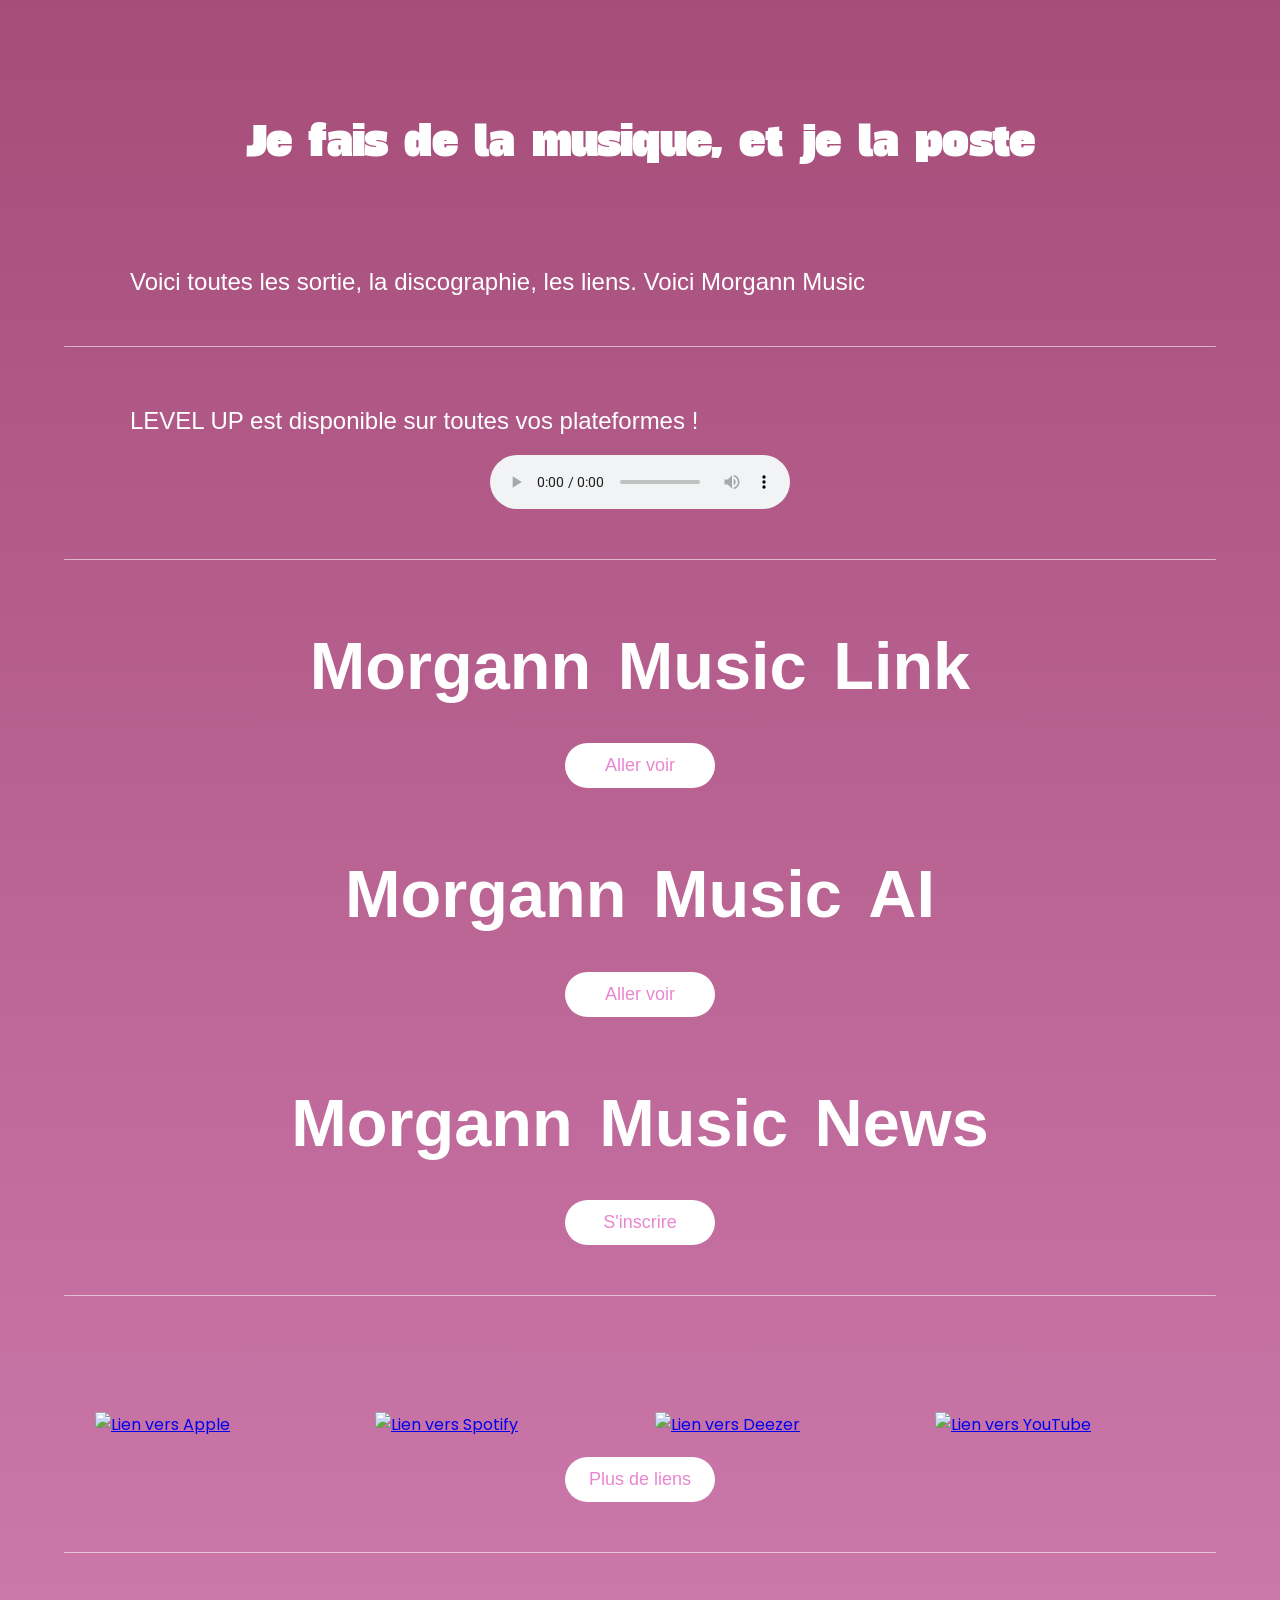
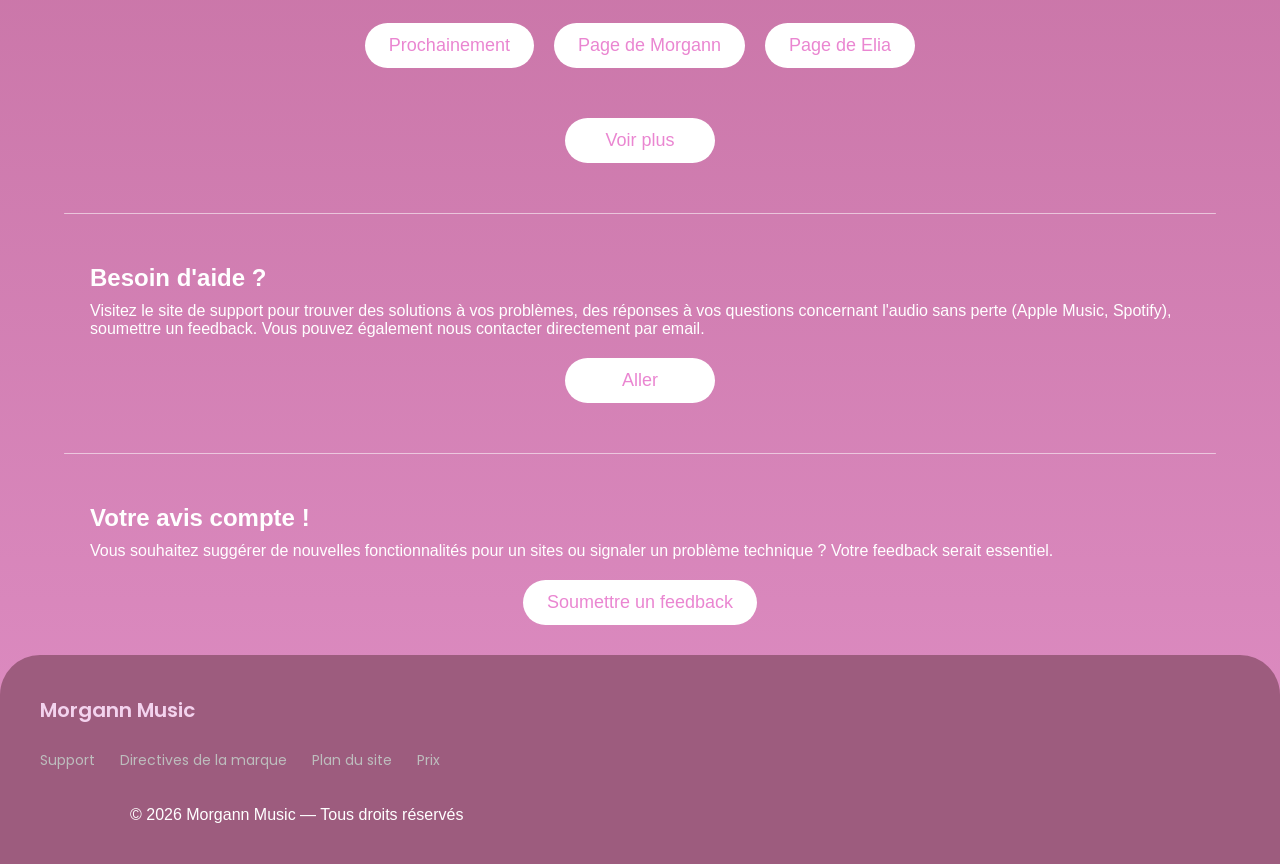
==== index.html @ f5278057 "Initial commit : configuration de la structure et correctifs CSS/JS" ====
<!DOCTYPE html>
<html lang="fr">

<head>
    <title>Morgann Music Link</title>
    <meta charset="UTF-8">
    <meta name="viewport" content="width=device-width, initial-scale=1.0, maximum-scale=1.0, user-scalable=no, viewport-fit=cover">
    <meta property="og:image" content="/ac.png">
    <meta property="og:description" content="Tous les liens réunis. Découvrez Morgann Music de toutes les façons possibles.">
    <meta name="theme-color" content="#a64d79">
    <link rel="preconnect" href="https://fonts.gstatic.com" crossorigin>
    <link href="https://fonts.googleapis.com/css2?family=Roboto:wght@300;400;500;700&display=swap" rel="stylesheet">
    <link rel="stylesheet" href="https://cdnjs.cloudflare.com/ajax/libs/font-awesome/6.0.0-beta3/css/all.min.css" integrity="sha512-Fo3rlrZj/k7ujTnHg4CGR2D7kSs0V4LLanw2qksYuMGFYw5U/yKzI5ZqD5v/e10z1x6+3Rz4m0S9K0P8v6C5w==" crossorigin="anonymous" referrerpolicy="no-referrer"/>
    <link rel="apple-touch-icon" sizes="180x180" href="/apple-touch-icons.png">
    <link rel="icon" type="image/png" sizes="16x16" href="/favicon-16x16 .png">
    <link rel="icon" type="image/ico" sizes="48x48" href="/favicon .ico">
    <link rel="icon" type="image/png" sizes="32x32" href="/favicon-32x32.png">
    <link rel="icon" type="image/png" sizes="192x192" href="/android-chrome-192x192s.png">
    <link rel="icon" type="image/png" sizes="512x512" href="/android-chrome-512x512s.png">
    <link rel="icon" href="apple-touch-iconc.png">
    <link rel="icon" href="favicon-16x16s.png" type="image/png" media="(prefers-color-scheme: dark)">
    <link rel="icon" href="favicon-32x32s.png" type="image/png" media="(prefers-color-scheme: dark)">
    <link rel="icon" href="favicons.ico" type="image/ico" media="(prefers-color-scheme: dark)">
    <link rel="icon" href="favicon-16x16c.png" type="image/png" media="(prefers-color-scheme: light)">
    <link rel="icon" href="favicon-32x32c.png" type="image/png" media="(prefers-color-scheme: light)">
    <link rel="stylesheet" href="navbar.css">
    <link rel="stylesheet" href="index.css">    
    <link href="https://fonts.googleapis.com/css2?family=Gasoek+One&family=Poppins:wght@400;500;600&display=swap" rel="stylesheet">
    <link rel="icon" href="faviconc.ico" type="image/ico" media="(prefers-color-scheme: light)">
    <script src="https://cdn.jsdelivr.net/npm/gsap@3.13.0/dist/gsap.min.js"></script>
    <script src="https://cdn.jsdelivr.net/npm/gsap@3.13.0/dist/ScrollTrigger.min.js"></script>
    <script src="https://cdn.jsdelivr.net/npm/gsap@3.13.0/dist/SplitText.min.js"></script>
</head>

<body>
    <div id="navbar-container"></div>
    <script src="navbar.js"></script> 



    <div class="text-hover">
        <span class="word">
      <span class="letter">J</span><span class="letter">e</span>
        </span>
        <span class="word">
      <span class="letter">f</span><span class="letter">a</span><span class="letter">i</span><span class="letter">s</span>
        </span>
        <span class="word">
      <span class="letter">d</span><span class="letter">e</span>
        </span>
        <span class="word">
      <span class="letter">l</span><span class="letter">a</span>
        </span>
        <span class="word">
      <span class="letter">m</span><span class="letter">u</span><span class="letter">s</span><span class="letter">i</span><span class="letter">q</span><span class="letter">u</span><span class="letter">e</span><span class="letter">,</span>
        </span>
        <span class="word">
      <span class="letter">e</span><span class="letter">t</span>
        </span>
        <span class="word">
      <span class="letter">j</span><span class="letter">e</span>
        </span>
        <span class="word">
      <span class="letter">l</span><span class="letter">a</span>
        </span>
        <span class="word">
      <span class="letter">p</span><span class="letter">o</span><span class="letter">s</span><span class="letter">t</span><span class="letter">e</span>
        </span>
    </div>

    <div class="titre-arrivee">Voici toutes les sortie, la discographie, les liens. Voici Morgann Music</div>

    <div class="simple-separator"></div>

<div class="titre-arrivee">LEVEL UP est disponible sur toutes vos plateformes !</div>

<div class="lecteur">
<audio controls>
  <source src="Level-Up.m4a" type="audio/m4a">
  
</audio>
</div>    

    <div class="simple-separator"></div>

    <div id="morgann-text" class="hero-text2">
        <span class="word">Morgann</span>
        <span class="word">Music</span>
        <span class="word">Link</span>

    </div>

        <div class="row">
        <a href="https://link.morgannmusic.uk/">
            <button class="btn">Aller voir</button>

        </a>

           
    </div>


        <div id="morgann-text" class="hero-text2">
        <span class="word">Morgann</span>
        <span class="word">Music</span>
        <span class="word">AI</span>

    </div>

        <div class="row">
        <a href="https://ai.morgannmusic.uk/">
            <button class="btn">Aller voir</button>
        </a>
    </div>


        <div id="morgann-text" class="hero-text2">
        <span class="word">Morgann</span>
        <span class="word">Music</span>
        <span class="word">News</span>

    </div>

        <div class="row">
        <a href="https://news.morgannmusic.uk/">
            <button class="btn">S'inscrire</button>

        </a>

           
    </div>

    <div class="simple-separator"></div>





    <div class="titre-page">
        <h1>Mes plateformes & réseaux 🔗</h1>

    </div>

    <div id="image-container">
        <a href="https://music.apple.com/fr/artist/morgann-music/1820890727" target="_blank">
            <img src="apple.webp" alt="Lien vers Apple">
        </a>
        <a href="https://open.spotify.com/intl-fr/artist/0WJlJdaavSKPNoCSSHb8OC?si=iWMUCcMzTGiiWx-EI9pkpw" target="_blank">
            <img src="spotify.webp" alt="Lien vers Spotify">
        </a>
        <a href="https://www.deezer.com/fr/artist/330395931" target="_blank">
            <img src="deezer.webp" alt="Lien vers Deezer">
        </a>
        <a href="https://music.youtube.com/channel/UCsnyx7G0XZhbhFAND2HXLpg" target="_blank">
            <img src="yt.webp" alt="Lien vers YouTube">
        </a>
    </div>


    </div>

        <div class="row">
        <a href="https://link.morgannmusic.uk/">
            <button class="btn">Plus de liens</button>

        </a>

           
    </div>



<div class="simple-separator"></div>

    <div class="row">
        <a href="prochainement.html">
            <button class="btn">Prochainement</button>
        </a>

        <a href="/pages/morgann.html">
            <button class="btn">Page de Morgann</button>

        </a>

        <a href="/pages/elia.html">
            <button class="btn">Page de Elia</button>
        </a>

           
    </div>

    <div class="row">
        <a href="/pages/index.html">
            <button class="btn">Voir plus</button>
        </a>
    </div>

    <div class="simple-separator"></div>

    <h6>Besoin d'aide ?</h6>

    <p>Visitez le site de support pour trouver des solutions à vos problèmes, des réponses à vos questions concernant l'audio sans perte (Apple Music, Spotify), soumettre un feedback. Vous pouvez également nous contacter directement par email.</p>

    <div class="row">
        <a href="https://support.morgannmusic.uk/">
            <button class="btn">Aller</button>
        </a>
    </div>

    <div class="simple-separator"></div>

    <h6>Votre avis compte !</h6>

    <p>Vous souhaitez suggérer de nouvelles fonctionnalités pour un sites ou signaler un problème technique ? Votre feedback serait essentiel.</p>

        <div class="row">
            <a href="https://feedback.morgannmusic.uk/">
                <button class="btn">Soumettre un feedback</button>
            </a>

        </div>

        <footer class="footer">
    <div class="footer-container">

        <div class="footer-left">
            <span class="footer-logo">Morgann Music</span>
        </div>

        <div class="footer-links">
            <a href="https://support.morgannmusic.uk">Support</a>
            <a href="brand.html">Directives de la marque</a>
            <a href="sitemap.html">Plan du site</a>
            <a href="pricing.html">Prix</a>
        </div>

        <div class="footer-bottom">
            <p>© 2026 Morgann Music — Tous droits réservés</p>
        </div>

    </div>
</footer>



    <script src="index.js"></script>
    <script src="gsap.js"></script>
</body>
</html>
---- navbar.css ----
.navbar {
            position: fixed;
            top: 0;
            left: 0;
            width: 100%;
            background: transparent;
            -webkit-backdrop-filter: blur(10px);
            backdrop-filter: blur(10px);
            transition: 0.5s all;
            z-index: 1000;
            cursor: pointer;
        }
        
        .navbar:hover {
            background: rgba(255, 255, 255, 0.25);
            box-shadow: 0 0 10px rgba(0, 0, 0, 0.567);
            border-top-left-radius: 0;
            /* Coin supérieur gauche */
        }
        
        .navbar.scrolled {
            background: var(--nbscr);
            backdrop-filter: blur(10px);
            box-shadow: 0 0 50px rgba(0, 0, 0, 0.567);
            border-top-left-radius: 0;
            /* Coin supérieur gauche */
            border-top-right-radius: 0;
            /* Coin supérieur droit */
            border-bottom-left-radius: 30px;
            /* Coin inférieur gauche arrondi */
            border-bottom-right-radius: 30px;
        }
        
        .navbar.scrolled:hover {
            background: rgba(255, 255, 255, 0.15);
            box-shadow: 0 0 20px rgba(0, 0, 0, 0.567);
            border-top-left-radius: 0;
            /* Coin supérieur gauche */
            border-top-right-radius: 0;
            /* Coin supérieur droit */
            border-bottom-left-radius: 15px;
            /* Coin inférieur gauche arrondi */
            border-bottom-right-radius: 15px;
        }
        
        .navbar nav {
            display: flex;
            justify-content: space-between;
            align-items: center;
            padding: 10px 30px;
        }
        
        .navbar .logo img {
            height: 40px;
            width: auto;
            user-select: none;
        }
        
        .navbar ul {
            list-style: none;
            display: flex;
            gap: 25px;
        }
        
        .navbar ul li a {
            text-decoration: none;
            color: #fff;
            font-family: 'Poppins', sans-serif;
            font-weight: 500;
            transition: 0.3s;
        }
        
        .navbar ul li a:hover {
            opacity: 0.7;
        }
        
        .navbar .menu-toggle {
            display: none;
            font-size: 1.8em;
            background: none;
            border: none;
            color: white;
            cursor: pointer;
        }
        
        @media (max-width: 768px) {
            .navbar .menu-toggle {
                display: block;
                /* FIX: Assure que le bouton est visible sur mobile */
                position: relative;
                z-index: 9999;
                color: var(--text-color3);
                /* Assure que le bouton est au-dessus de tout pour être cliquable */
            }
            .navbar ul {
                /* Menu mobile réduit sur le côté */
                position: absolute;
                top: 65px;
                right: 0;
                width: 200px;
                /* Largeur réduite pour le menu latéral */
                background: rgba(255, 45, 255, 0.304);
                color: #992a99;
                /* J'ai gardé votre couleur ajustée */
                flex-direction: column;
                align-items: flex-start;
                -webkit-backdrop-filter: blur(10px);
                padding: 15px;
                /* STRATÉGIE pour la visibilité et éviter le blocage des clics */
                display: flex;
                visibility: hidden;
                /* Cache le menu */
                pointer-events: none;
                /* TRÈS IMPORTANT: Empêche le menu masqué de bloquer le clic sur le bouton */
                border-radius: 0 0 0 25px;
                /* J'ai gardé votre rayon de bordure ajusté */
                transition: transform 0.3s ease-out, visibility 0.3s;
                transform: translateX(100%);
                /* Masque le menu à droite (hors de vue) */
            }
            .navbar ul.active {
                visibility: visible;
                /* Révèle le menu */
                pointer-events: all;
                /* Permet d'interagir avec le menu */
                transform: translateX(0);
                /* Révèle le menu */
            }
            .navbar ul li {
                width: 100%;
                margin: 10px 0;
            }
            .navbar ul li a:hover {
                text-decoration: underline;
            }
        }
---- index.css ----
:root {
           --body-bg-start: #a64d79;
            --body-bg-end: rgb(223, 142, 196);
            --text-color-1: #9b2029;
            --text-color-105: #992a99;
            --text-color-108: #da12da;
            --text-color-102: #c32d6b;
            --text-color-11: #c307c3;
            --text-color: #9827e8;
            --text-color2: #eecce7;
            --nbscr: rgba(255, 255, 255, 0.5);
            --text-color3: #992a99;
            --texte-color-btn: rgb(235, 135, 208, 0.8);
            --btn-info: rgba(234, 183, 220, 0.985);
            --mms-txt: #eecce7;
            --titre: #ffffff;
            --ss: #ffffff8d;
            --text-color-primary: #ffffff;
            --light-color-start: #ffffff;
            --light-color-end: #e780aa;
        }
        
        @media (prefers-color-scheme: dark) {
             :root {
                --body-bg-start: #770063;
                --body-bg-end: #08007e;
                --text-color-1: #593b59;
                --text-color-105: #4c197c;
                --text-color-108: #631f63;
                --text-color-102: #270e3a;
                --text-color-11: #5f335f;
                --text-color: #45162c;
                --text-color2: #f7f6f7;
                --nbscr: rgba(255, 255, 255, 0.2);
                --text-color3: #992a99;
                --texte-color-btn: #643054;
                --btn-info: rgba(100, 48, 84, 0.525);
                --mms-txt: #ffffff;
                --titre: #ffffff;
                --ss: #ffffff8d;
                --text-color-primary: #ffffff;
                --light-color-start: #ff00ff;
                --light-color-end: #ffffff;
            }
        }
        
        * {
            margin: 0;
            padding: 0;
            box-sizing: border-box;
        }
        
        body {
            min-height: 200vh;
            background-image: linear-gradient(var(--body-bg-start) 0%, var(--body-bg-end) 100%);
            color: var(--text-color-primary);
            font-family: 'Poppins', sans-serif;
            text-shadow: 1px;
            /* police par défaut du site */
        }
        
        .simple-separator {
 height: 1px;            /* Épaisseur de la barre */
            background-color: var(--ss);
            /* Couleur grise neutre et unie */
            margin: 50px auto;
            /* 50px de marge verticale, 'auto' pour centrer horizontalement */
            width: 90%;
            /* La barre prendra 70% de la largeur de la page */
            max-width: 1200px;
            /* Empêche la barre d'être trop large sur de très grands écrans */
            min-width: 200px;
            /* Empêche la barre d'être trop petite sur de petits écrans */
            border-radius: 2px;
            /* Un léger arrondi aux coins */
            /* J'ai retiré toutes les propriétés liées au texte, dégradé, flexbox, et ombre prononcée. */
        }
        /* ===== NAVBAR ===== */
        
        
        /* ===== TEXTE PRINCIPAL ===== */
        /* Styles de base pour le conteneur du texte */
        /* --- Styles de base pour l'apparence --- */
        
        .text-hover {
            font-family: 'Gasoek One', sans-serif;
            /* texte principal en Gasoek One */
            font-size: 2.5rem;
            font-weight: 400;
            color: #ffffff;
            text-align: center;
            cursor: pointer;
            padding: 40px;
            user-select: none;
            letter-spacing: -0.02em;
            margin-top: 70px;
            /* éviter d’être sous la navbar */
        }
        
        @media (max-width: 600px) {
            .text-hover {
                font-size: 1.9rem;
                padding: 20px 10px;
                letter-spacing: -0.05em;
                text-shadow: 0 0 50px rgba(0, 0, 0, 0.577);
            }
        }
        
        .word {
            display: inline-block;
            margin: 0 4px;
        }
        
        .letter {
            display: inline-block;
            position: relative;
            cursor: pointer;
            transition: all 0.3s cubic-bezier(0.25, 0.1, 0.25, 1);
        }
        
        .letter:hover {
            color: var(--text-color);
        }
        
        .letter.animate {
            animation: appleJump 0.6s cubic-bezier(0.25, 0.46, 0.45, 0.94) forwards;
        }
        
        @keyframes appleJump {
            0% {
                transform: translateY(0) scale(1);
                color: var(--text-color-1);
            }
            30% {
                transform: translateY(-8px) scale(1.05);
                color: var(--text-color-105);
            }
            60% {
                transform: translateY(-12px) scale(1.08);
                color: var(--text-color-108);
            }
            80% {
                transform: translateY(-4px) scale(1.02);
                color: var(--text-color-102);
            }
            100% {
                transform: translateY(0) scale(1);
                color: var(--text-color-11);
            }
        }
        
        .titre-page {
            text-align: center;
            font-family: 'helvetica', sans-serif;
            font-size: 1.2em;
            margin-top: 20px;
            margin-bottom: 20px;
            color: var(--text-color2);
            opacity: 0;
            transform: translateY(20px);
            transition: opacity 0.6s ease-out, transform 0.6s ease-out;
        }

        .titre-page.visible {
            opacity: 1;
            transform: translateY(0);
        }
        
        @media (max-width: 600px) {
            .titre-page {
                font-size: 1em;
                margin-top: 15px;
                margin-bottom: 15px;
            }
        }
        #image-container {
            display: flex;
            flex-direction: column;
            justify-content: center;
            align-items: center;
            gap: 15px;
            width: 100%;
            margin: 0;
            /* Assurez-vous que l'élément est aussi large que son contenu */
            padding: 0;
        }
        
        #image-container img {
            display: block;
            width: 200px;
            height: auto;
            /* Ou une hauteur fixe comme 150px si tu veux une taille uniforme */
            object-fit: cover;
            /* Recadre l'image pour remplir sans déformer */
            cursor: pointer;
            max-width: 100%;
            /* La transition pour la fluidité du zoom */
            transition: transform 0.3s ease-in-out;
        }
        /* L'effet de zoom quand la souris passe sur l'image */
        
        #image-container img:hover {
            transform: scale(1.3);
            /* Grossit l'image de 10% */
        }
        
        @media (min-width: 768px) {
            #image-container {
                flex-direction: row;
                gap: 30px;
            }
            #image-container img {
                width: 250px;
            }
        }
        
        #image-container-2 {
            display: flex;
            flex-direction: column;
            justify-content: center;
            align-items: center;
            gap: 15px;
            width: 100%;
            margin: 0;
            /* Assurez-vous que l'élément est aussi large que son contenu */
            padding: 0;
        }
        
        #image-container-2 img {
            display: block;
            width: 200px;
            height: auto;
            /* Ou une hauteur fixe comme 150px si tu veux une taille uniforme */
            object-fit: cover;
            /* Recadre l'image pour remplir sans déformer */
            cursor: pointer;
            max-width: 100%;
            /* La transition pour la fluidité du zoom */
            transition: transform 0.3s ease-in-out;
        }
        /* L'effet de zoom quand la souris passe sur l'image */
        
        #image-container-2 img:hover {
            transform: scale(1.3);
            /* Grossit l'image de 10% */
        }
        
        @media (min-width: 768px) {
            #image-container-2 {
                flex-direction: row;
                gap: 30px;
            }
            #image-container-2 img {
                width: 250px;
            }
        }
        
        .btn {
            background-color: #ffffff;
            border: 2px solid #e780aa;
            color: var(--text-color-btn);
            border: none;
            padding: 12px 24px;
            font-size: 18px;
            border-radius: 50px;
            cursor: pointer;
            transition: all 0.3s ease;
            box-shadow: 0 0 10px transparent;
            min-width: 150px;
            align-items: center;
        }
        
        .btn:hover {
            background-color: var(--text-color-btn);
            box-shadow: 0 0 15px #ffffff;
            border: 2px solid #ffffff;
            transform: translateY(-2px);
            color: #ffffff;
            align-items: center;
        }
        
        .row {
            display: flex;
            color: var(--text-color-btn);
            justify-content: center;
            gap: 20px;
            /* espace entre les boutons */
            margin-bottom: 30px;
            /* espace avec le bouton voir plus */
        }
        /* --- 1. Style de l'ICÔNE (Le plus important pour la taille) --- */
        
        .bouton-icone {
            /* Définir une petite taille pour l'image */
            width: 25px;
            height: 25px;
            /* Pour s'assurer qu'elle n'a pas de bordure non désirée */
            display: block;
        }
        /* --- 2. Style du BOUTON (Positionnement fixé) --- */
        
        .info-bouton {
            /* Positionnement fixé (inchangé) */
            position: fixed;
            bottom: 20px;
            right: 20px;
            z-index: 1000;
            /* Taille et forme du conteneur */
            width: 50px;
            /* Définir une taille fixe pour le bouton */
            height: 50px;
            /* Définir une taille fixe pour le bouton */
            border-radius: 50%;
            /* Rendre le bouton rond */
            /* Centrage de l'image à l'intérieur du bouton */
            display: flex;
            justify-content: center;
            overflow: hidden;
            /* Cache le texte qui dépasse */
            /* Centrage horizontal */
            align-items: center;
            /* Centrage vertical */
            /* Design (Ajusté pour que l'image apparaisse bien) */
            background-color: var(--btn-info);
            /* Couleur du fond du cercle */
            border: none;
            cursor: pointer;
            box-shadow: 0 4px 8px rgba(0, 0, 0, 0.2);
            backdrop-filter: blur(10px);
            transition: width 0.4s ease-out, border-radius 0.4s ease-out, background-color 0.3s;
            transition: 0.5s all;
        }
        
        .info-bouton:hover {
            backdrop-filter: blur(10px);
            background-color: var(--btn-info);
            box-shadow: 0 15px 12px rgba(0, 0, 0, 0.508);
            transform: scale(1.1);
        }
        
        .info-bouton-wrapper {
            position: fixed;
            bottom: 20px;
            right: 20px;
            z-index: 1000;
            display: flex;
            /* Permet un bon positionnement interne */
        }
        
        .bouton-icone {
            width: 25px;
            height: 25px;
            flex-shrink: 0;
            /* Empêche l'icône de rétrécir */
            transition: margin-right 0.4s ease-out;
            /* Pour animer le déplacement de l'icône */
        }
        /* --- Styles du TEXTE caché initialement --- */
        
        .info-texte {
            color: white;
            font-family: sans-serif;
            font-size: 14px;
            white-space: nowrap;
            /* Empêche le texte de passer à la ligne */
            margin-left: 0;
            /* Pas de marge à gauche quand fermé */
            opacity: 0;
            /* Invisible quand fermé */
            max-width: 0;
            /* Prend 0 largeur quand fermé */
            transition: opacity 0.3s ease-out, max-width 0.3s ease-out, margin-left 0.4s ease-out;
            /* Anime l'apparition du texte */
        }
        /* --- Styles lorsque le bouton est OUVERT (classe 'ouvert') --- */
        
        .info-bouton.ouvert {
            width: 250px;
            /* Largeur du bouton quand il est ouvert */
            border-radius: 25px;
            /* Bordure légèrement arrondie quand ouvert (forme de pilule) */
            /* L'icône se décale vers la gauche */
            justify-content: flex-start;
            /* Aligne l'icône à gauche */
            padding-left: 15px;
            /* Petit espace à gauche de l'icône */
        }
        
        .info-bouton.ouvert .bouton-icone {
            margin-right: 10px;
            /* Ajoute un espace entre l'icône et le texte */
        }
        
        .info-bouton.ouvert .info-texte {
            opacity: 1;
            /* Rends le texte visible */
            max-width: 200px;
            /* Donne une largeur maximale au texte */
            margin-left: 0;
            /* Pas de marge supplémentaire */
            padding-right: 15px;
            /* Petit espace à droite du texte */
        }
        
        .mms {
            font-size: 2.2em;
            margin-top: 10px;
            text-align: center;
            font-family: 'helvetica', sans-serif;
            color: var(--mms-txt);
        }
        
        .pied-de-page {
            font-size: 0.8em;
            margin-top: 10px;
            text-align: center;
            font-family: 'helvetica', sans-serif;
            color: var(--mms-txt);
        }
        
        .hero-text2 {
            font-size: 5vw;
            font-weight: 600;
            font-family: 'helvetica', cursive;
            color: #ffffff;
            /* Couleur du texte principal (gris très foncé) */
            text-align: center;
            line-height: 1.1;
            cursor: pointer;
            padding: 20px;
            margin-top: 50px;
            transition: transform 0.3s ease-in-out;
        }

        @media (max-width: 2000px) {
            .hero-text2 {
                font-size: 50pt;
                /* Augmente la taille du texte sur les petits écrans */
            }
        }

        @media (max-width: 900px) {
            .hero-text2 {
                font-size: 45pt;
                /* Réduit encore la taille du texte sur les très petits écrans */
            }
        }

        @media (max-width: 800px) {
            .hero-text2 {
                font-size: 40pt;
                /* Réduit encore la taille du texte sur les très petits écrans */
            }
        }

        @media (max-width: 700px) {
            .hero-text2 {
                font-size: 35pt;
                /* Réduit encore la taille du texte sur les très petits écrans */
            }
        }

        @media (max-width: 600px) {
            .hero-text2 {
                font-size: 30pt;
                /* Réduit encore la taille du texte sur les très petits écrans */
            }
        }
        
        .hero-text2:hover {
            transform: scale(1.01);
        }
        /* 2. Style spécifique pour le mot "News" (Police Manuscrite + Couleur Dégradée) */
        
        .highlight {
            /* NOUVELLE POLICE UNIQUEMENT POUR "NEWS" */
            font-family: 'helvetica', cursive;
            font-size: 5.5vw;
            /* Légèrement plus grand pour compenser l'aspect manuscrit */
            font-weight: 400;
            /* Pacifico n'a pas de graisse (weight) à définir */
            /* DÉGRADÉ (L'effet "Air") */
            background-image: linear-gradient( 90deg, #f755c9, /* Violet */
            #d246e5/* Bleu */
            );
            /* Ces propriétés appliquent le dégradé uniquement au texte */
            -webkit-background-clip: text;
            -webkit-text-fill-color: transparent;
            background-clip: text;
            text-fill-color: transparent;
            /* Animation de lueur subtile */
            transition: filter 0.5s ease, transform 0.10s ease;
        }
        /* 3. Animation de mot individuel */
        
        .word {
            display: inline-block;
            transition: color 0.3s ease, transform 0.2s ease;
        }
        
        .word:hover {
            color: var(--titre);
            transform: translateY(-5px);
            text-shadow: 0 0 5px rgba(0, 0, 0, 0.2);
        }
        /* Animation pour "News" au survol */
        
        .highlight:hover {
            filter: brightness(1.2);
            transform: translateY(-20px);
            /* Se soulève comme les autres mots */
        }
        
        .row {
            display: flex;
            justify-content: center;
            gap: 20px;
            /* espace entre les boutons */
            margin-bottom: 30px;
            /* espace avec le bouton voir plus */
        }
        
        .btn {
            background-color: #ffffff;
            border: 2px solid var(--texte-color-btn);
            color: #EA86D1;
            border: none;
            padding: 12px 24px;
            font-size: 18px;
            border-radius: 50px;
            cursor: pointer;
            transition: all 0.8s;
            box-shadow: 0 0 10px transparent;
            min-width: 150px;
            align-items: center;
            margin-top: 20px;
        }
        
        .btn:hover {
            background-color: var(--text-color-btn);
            box-shadow: 0 0 15px #ffffff;
            border: 2px solid #ffffff;
            transform: translateY(-2px);
            color: #ffffff;
            align-items: center;
        }
        /* ===== BONNE ANNÉE CONFETTI ===== */
        
        body.no-scroll {
            overflow: hidden;
            height: 100vh;
        }

        .titre-arrivee {
            font-size: 18pt;
            font-family: 'helvetica', sans-serif;
            color: var(--titre);
            text-align: left;
            margin-top: 60px;
            margin-left: 130px;
        }

        .lecteur {
            display: flex;
            justify-content: center;
            align-items: center;
            margin-top: 20px;
        }

        h6 {
            font-family: 'helvetica', sans-serif;
            color: white;
            text-align: left;
            margin-top: 10px;
            font-size: 18pt;
                        margin-left: 130px;


        }

        p {
             font-family: 'helvetica', sans-serif;
            color: white;
            text-align: left;
            margin-top: 10px;
            font-size: 12pt;
                        margin-left: 130px;

        }

        @media (max-width: 2000px) {
            h6 {
                margin-left: 130px;
            }

                p {
                    margin-left: 130px;
                    margin-right: 100px;
                }
        }

        @media (max-width: 1500px) {
            h6 {
                margin-left: 90px;
            }

                p {
                        margin-left: 90px;
                        margin-right: 90px;
                    }
        }

      @media (max-width: 1100px) {
            h6 {
                margin-left: 100px;
            }
                p {
                            margin-left: 100px;
                            margin-right: 100px;
                        }
        }

        @media (max-width: 1000px) {
            h6 {
                margin-left: 80px;
            }

                p {
                            margin-left: 80px;
                            margin-right: 90px;
                        }
        }

        @media (max-width: 900px) {
            h6 {
                margin-left: 60px;
            }
                p {
                            margin-left: 60px;
                            margin-right: 60px;
                        }
        }

        @media (max-width: 800px) {
            h6 {
                margin-left: 45px;
            }
                p {
                            margin-left: 45px;
                            margin-right: 45px;
                        }
        }

        @media (max-width: 700px) {
            h6 {
                margin-left: 30px;
            }
                p {
                            margin-left: 30px;
                            margin-right: 30px;
                        }
        }

        @media (max-width: 600px) {
            h6 {
                margin-left: 20px;
                font-size: 15pt;
            }
                p {
                            margin-left: 20px;
                            font-size: 10pt;
                            margin-right: 30px;
                        }
        }

        @media (max-width: 500px) {
            h6 {
                margin-left: 17px;
                font-size: 13pt;
            }
                p {
                            margin-left: 17px;
                            font-size: 8pt;
                        }
        }
        @media (max-width: 700px) {
            .hero-text2 {
                font-size: 35pt;
                /* Réduit encore la taille du texte sur les très petits écrans */
            }
        }

        @media (max-width: 600px) {
            .hero-text2 {
                font-size: 30pt;
                /* Réduit encore la taille du texte sur les très petits écrans */
            }
        }


        

        .footer {
    background: #9d5c7e;
    color: rgb(243, 211, 238);
    padding: 40px 20px;
    font-family: 'Poppins', sans-serif;
    border-top-left-radius: 40px;
    border-top-right-radius: 40px;
}

.footer-container {
    max-width: 1200px;
    margin: auto;
    display: flex;
    flex-direction: column;
    gap: 25px;
}

.footer-left {
    font-size: 20px;
    font-weight: 600;
}

.footer-links {
    display: flex;
    gap: 25px;
    flex-wrap: wrap;
}

.footer-links a {
    color: #bdbdbd;
    text-decoration: none;
    font-size: 14px;
    transition: 0.3s;
}

.footer-links a:hover {
    color: #ffffff;
}

.footer-bottom {
    font-size: 13px;
    color: #8a8a8a;
 text-align: center;
}
@media (max-width: 900px) {
            .titre-arrivee {
                text-align: left;
                margin-left: 60px;
            }
        }

        @media (max-width: 800px) {
            .titre-arrivee {
                text-align: left;
                margin-left: 45px;
                margin-right: 40px;
            }
        }

        @media (max-width: 600px) {
            .titre-arrivee {
            
                text-align: left;
                margin-left: 20px;
                font-size: 15pt;
            }
        }

        @media (max-width: 500px) {
            .titre-arrivee {
            
                text-align: left;
                margin-left: 17px;
                font-size: 13pt;
            }
        }
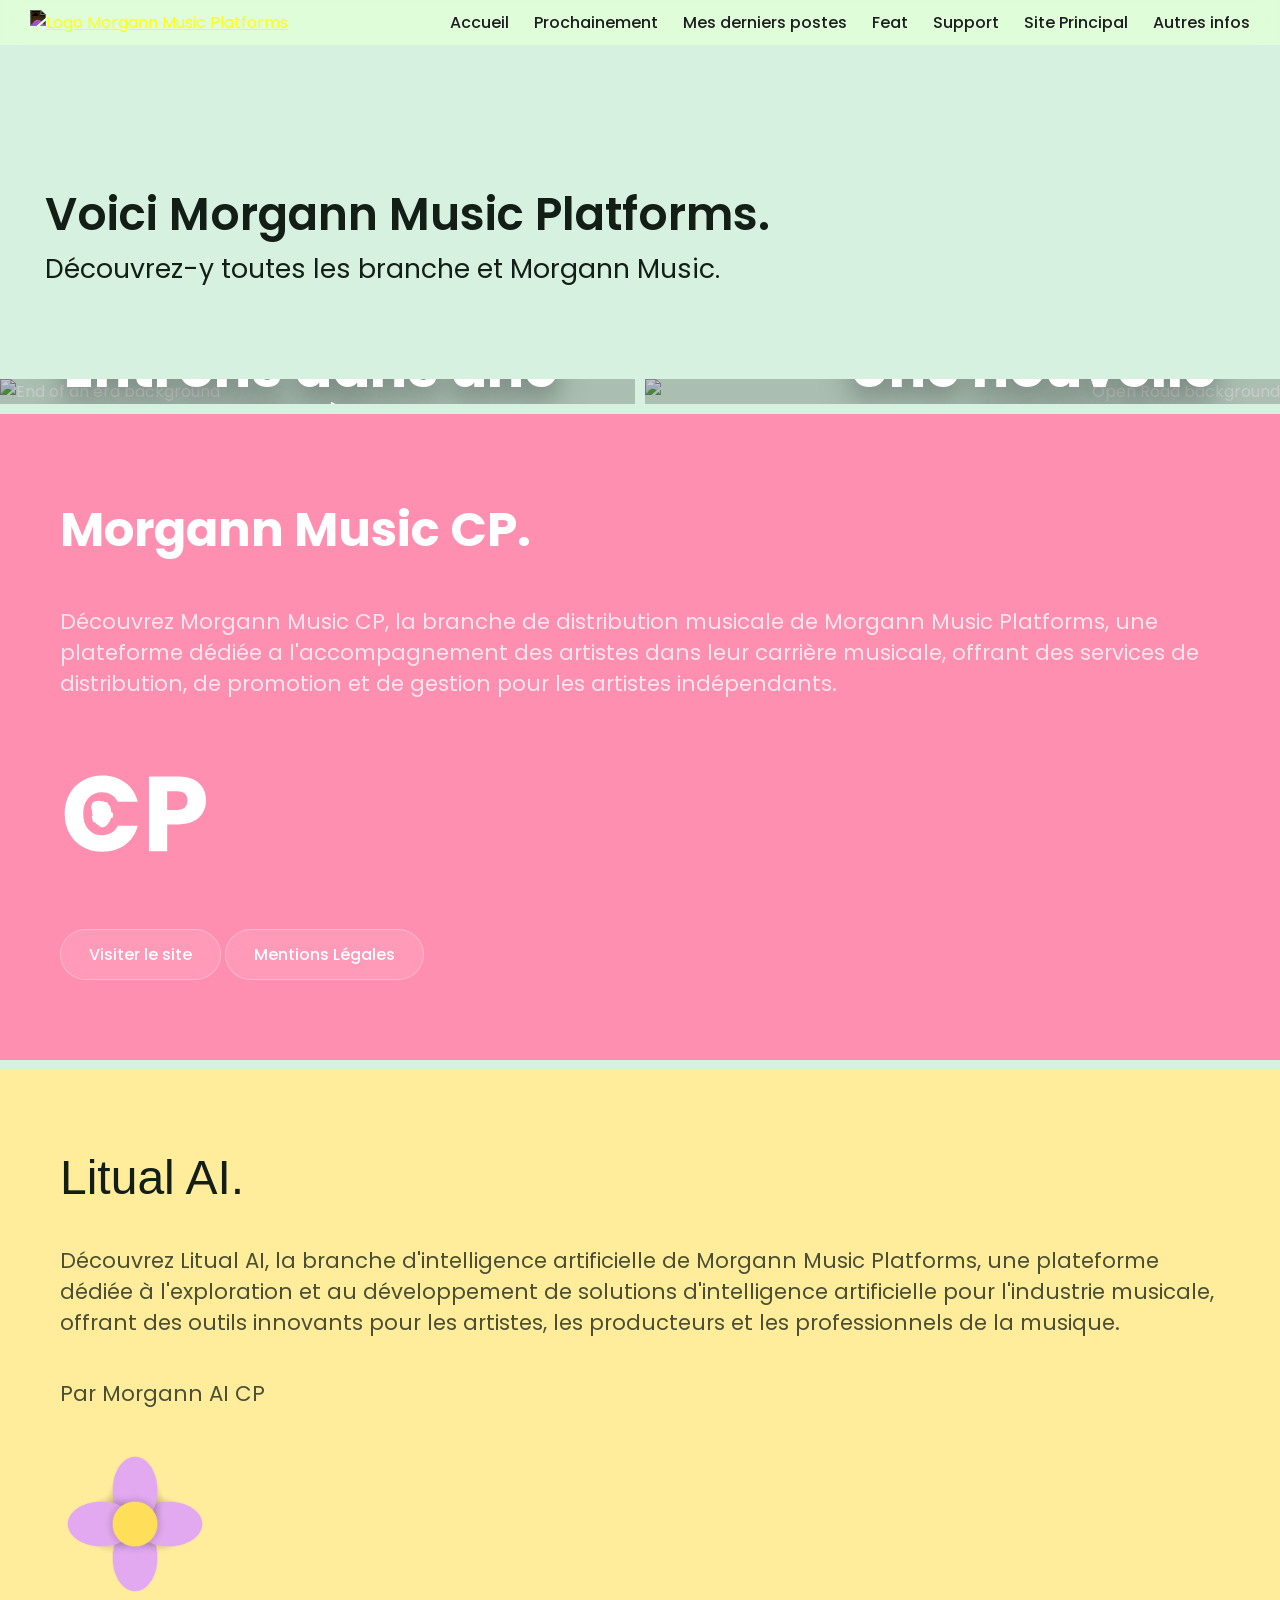
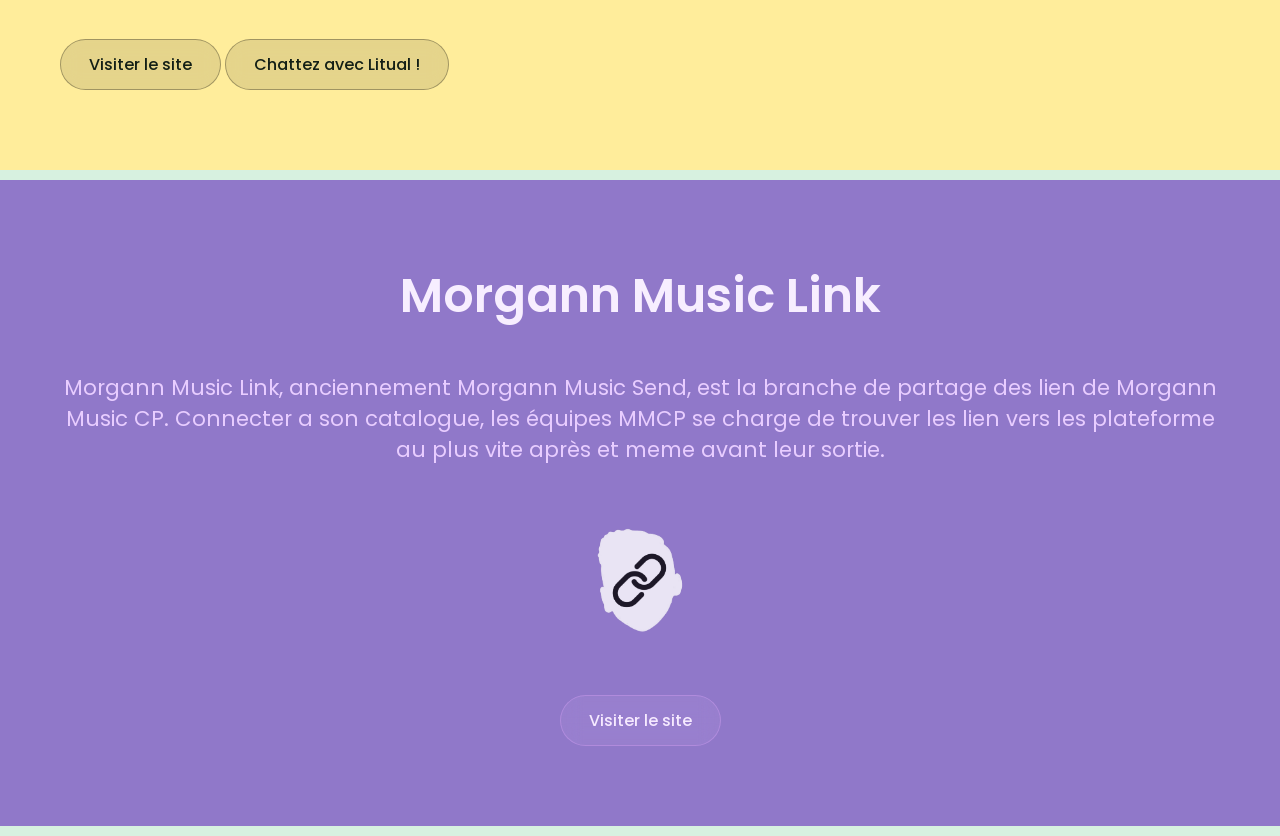
==== commit 8ed1800e: "recreation de Morgann Music Platforms." ====
--- a/index.html
+++ b/index.html
@@ -2,12 +2,12 @@
 <html lang="fr">
 
 <head>
-    <title>Morgann Music Link</title>
+    <title>Morgann Music Platforms</title>
     <meta charset="UTF-8">
     <meta name="viewport" content="width=device-width, initial-scale=1.0, maximum-scale=1.0, user-scalable=no, viewport-fit=cover">
-    <meta property="og:image" content="/ac.png">
-    <meta property="og:description" content="Tous les liens réunis. Découvrez Morgann Music de toutes les façons possibles.">
-    <meta name="theme-color" content="#a64d79">
+    <meta property="og:image" content="/assets/img/">
+    <meta property="og:description" content="Morgann Music Platforms, tout Morgann Music présentés ici.">
+    <meta name="theme-color" content="#e0ffd6">
     <link rel="preconnect" href="https://fonts.gstatic.com" crossorigin>
     <link href="https://fonts.googleapis.com/css2?family=Roboto:wght@300;400;500;700&display=swap" rel="stylesheet">
     <link rel="stylesheet" href="https://cdnjs.cloudflare.com/ajax/libs/font-awesome/6.0.0-beta3/css/all.min.css" integrity="sha512-Fo3rlrZj/k7ujTnHg4CGR2D7kSs0V4LLanw2qksYuMGFYw5U/yKzI5ZqD5v/e10z1x6+3Rz4m0S9K0P8v6C5w==" crossorigin="anonymous" referrerpolicy="no-referrer"/>
@@ -23,8 +23,8 @@
     <link rel="icon" href="favicons.ico" type="image/ico" media="(prefers-color-scheme: dark)">
     <link rel="icon" href="favicon-16x16c.png" type="image/png" media="(prefers-color-scheme: light)">
     <link rel="icon" href="favicon-32x32c.png" type="image/png" media="(prefers-color-scheme: light)">
-    <link rel="stylesheet" href="navbar.css">
-    <link rel="stylesheet" href="index.css">    
+    <link rel="stylesheet" href="/assets/css/navbar.css">
+    <link rel="stylesheet" href="/assets/css/index.css">    
     <link href="https://fonts.googleapis.com/css2?family=Gasoek+One&family=Poppins:wght@400;500;600&display=swap" rel="stylesheet">
     <link rel="icon" href="faviconc.ico" type="image/ico" media="(prefers-color-scheme: light)">
     <script src="https://cdn.jsdelivr.net/npm/gsap@3.13.0/dist/gsap.min.js"></script>
@@ -34,212 +34,112 @@
 
 <body>
     <div id="navbar-container"></div>
-    <script src="navbar.js"></script> 
+    <script src="/assets/js/navbar.js"></script> 
+
+    <section class="accueil">
+        <div class="accueil-content">
+            <h1>Voici Morgann Music Platforms.</h1>
+            <p>Découvrez-y toutes les branche et Morgann Music.</p>
+
+        </div>
+    </section>
+
+    <div class="next-releases-container">
+        <section class="next-release-1">
+            <img src="assets/img/endfoanera.png" alt="End of an era background" class="next-release-bg-img">
+            <div class="next-release-content">
+                <div class="release-date-badge">
+                    <span class="day">24</span>
+                    <div class="month-year">
+                        <span class="month">JUIN</span>
+                        <span class="year">2026</span>
+                    </div>
+                </div>
+                <h2>End of an era,</h2>
+                <h1>Entrons dans une nouvelle ère.</h1>
+                <div class="calendar-buttons-group">                
+                    <a href="https://calendar.google.com/calendar/render?action=TEMPLATE&text=End%20of%20an%20era%2C%20Entrons%20dans%20une%20nouvelle%20%C3%A8re.&dates=20260624T000000Z/20260625T000000Z&details=Nouvelle%20sortie%20musicale%20de%20Morgann%20Music%3A%20End%20of%20an%20era.&sf=true&output=xml" target="_blank" class="calendar-button google-calendar">
+                        <i class="fa-brands fa-google"></i> Google Calendar
+                    </a>
+                    <a href="assets/calendars/end-of-an-era.ics" target="_blank" class="calendar-button apple-calendar">
+                        <i class="fa-brands fa-apple"></i> Apple Calendar
+                    </a>
+                </div>
+            </div>
+        </section>
+
+        <section class="next-release-2">
+            <img src="assets/img/openroad.png" alt="Open Road background" class="next-release-bg-img">
+            <div class="next-release-content">
+                <div class="release-date-badge">
+                    <span class="day">15</span>
+                    <div class="month-year">
+                        <span class="month">JUIN</span>
+                        <span class="year">2026</span>
+                    </div>
+                </div>
+                <h2>Open Road</h2>
+                <h1>Une nouvelle histoire.</h1>
+                <div class="calendar-buttons-group">
+                    <a href="https://calendar.google.com/calendar/render?action=TEMPLATE&text=Open%20Road%20Une%20nouvelle%20histoire.&dates=20260615T000000Z/20260616T000000Z&details=Nouvelle%20sortie%20musicale%20de%20Morgann%20Music%3A%20Open%20Road.&sf=true&output=xml" target="_blank" class="calendar-button google-calendar">
+                        <i class="fa-brands fa-google"></i> Google Calendar
+                    </a>
+                    <a href="assets/calendars/open-road.ics" target="_blank" class="calendar-button apple-calendar">
+                        <i class="fa-brands fa-apple"></i> Apple Calendar
+                    </a>
+                </div>
+            </div>
+        </section>
+    </div>
+
+    <section class="mmcp">
+        <div class="mmcp-content">
+            <h1>Morgann Music CP.</h1>
+            <p>Découvrez Morgann Music CP, la branche de distribution musicale de Morgann Music Platforms, une plateforme dédiée a l'accompagnement des artistes dans leur carrière musicale, offrant des services de distribution, de promotion et de gestion pour les artistes indépendants.</p>
+            <img src="assets/img/Logos/logo-rose.svg" alt="Morgann Music CP Logo">
+            <div class="mmcp-buttons">
+                <a href="https://mm-cp.uk" target="_blank" class="mmcp-button visit-website">
+                    Visiter le site
+                </a>
+                <a href="https://mm-cp.uk/mentions-legales" target="_blank" class="mmcp-button instagram">
+                    Mentions Légales
+                </a>
+            </div>
+        </div>
+    </section>
+
+    <section class="litualai">
+        <div class="litualai-content">
+            <h1>Litual AI.</h1>
+            <p>Découvrez Litual AI, la branche d'intelligence artificielle de Morgann Music Platforms, une plateforme dédiée à l'exploration et au développement de solutions d'intelligence artificielle pour l'industrie musicale, offrant des outils innovants pour les artistes, les producteurs et les professionnels de la musique.</p>
+            <p class="by">Par Morgann AI CP</p>
+            <img src="assets/img/litual.png" alt="Litual AI Logo">
+            <div class="litualai-buttons">
+                <a href="https://litual.ai.mm-cp.uk" target="_blank" class="litualai-button visit-website">
+                    Visiter le site
+                </a>
+                <a href="https://litual.ai.mm-cp.uk/chat/" target="_blank" class="litualai-button instagram">
+                    Chattez avec Litual !
+                </a>
+            </div>
+        </div>
+    </section>
+
+    <section class="mml">
+        <div class="mml-content">
+            <h1>Morgann Music Link</h1>
+            <p>Morgann Music Link, anciennement Morgann Music Send, est la branche de partage des lien de Morgann Music CP. Connecter a son catalogue, les équipes MMCP se charge de trouver les lien vers les plateforme au plus vite après et meme avant leur sortie.</p>
+            <img src="assets/img/linkclair.png" alt="Morgann Music Link Logo">
+            <div class="mml-buttons">
+                <a href="https://link.morgannmusic.uk" target="_blank" class="mml-button visit-website">
+                    Visiter le site
+                </a>
+            </div>
+        </div>
+    </section>
+ 
 
 
-
-    <div class="text-hover">
-        <span class="word">
-      <span class="letter">J</span><span class="letter">e</span>
-        </span>
-        <span class="word">
-      <span class="letter">f</span><span class="letter">a</span><span class="letter">i</span><span class="letter">s</span>
-        </span>
-        <span class="word">
-      <span class="letter">d</span><span class="letter">e</span>
-        </span>
-        <span class="word">
-      <span class="letter">l</span><span class="letter">a</span>
-        </span>
-        <span class="word">
-      <span class="letter">m</span><span class="letter">u</span><span class="letter">s</span><span class="letter">i</span><span class="letter">q</span><span class="letter">u</span><span class="letter">e</span><span class="letter">,</span>
-        </span>
-        <span class="word">
-      <span class="letter">e</span><span class="letter">t</span>
-        </span>
-        <span class="word">
-      <span class="letter">j</span><span class="letter">e</span>
-        </span>
-        <span class="word">
-      <span class="letter">l</span><span class="letter">a</span>
-        </span>
-        <span class="word">
-      <span class="letter">p</span><span class="letter">o</span><span class="letter">s</span><span class="letter">t</span><span class="letter">e</span>
-        </span>
-    </div>
-
-    <div class="titre-arrivee">Voici toutes les sortie, la discographie, les liens. Voici Morgann Music</div>
-
-    <div class="simple-separator"></div>
-
-<div class="titre-arrivee">LEVEL UP est disponible sur toutes vos plateformes !</div>
-
-<div class="lecteur">
-<audio controls>
-  <source src="Level-Up.m4a" type="audio/m4a">
-  
-</audio>
-</div>    
-
-    <div class="simple-separator"></div>
-
-    <div id="morgann-text" class="hero-text2">
-        <span class="word">Morgann</span>
-        <span class="word">Music</span>
-        <span class="word">Link</span>
-
-    </div>
-
-        <div class="row">
-        <a href="https://link.morgannmusic.uk/">
-            <button class="btn">Aller voir</button>
-
-        </a>
-
-           
-    </div>
-
-
-        <div id="morgann-text" class="hero-text2">
-        <span class="word">Morgann</span>
-        <span class="word">Music</span>
-        <span class="word">AI</span>
-
-    </div>
-
-        <div class="row">
-        <a href="https://ai.morgannmusic.uk/">
-            <button class="btn">Aller voir</button>
-        </a>
-    </div>
-
-
-        <div id="morgann-text" class="hero-text2">
-        <span class="word">Morgann</span>
-        <span class="word">Music</span>
-        <span class="word">News</span>
-
-    </div>
-
-        <div class="row">
-        <a href="https://news.morgannmusic.uk/">
-            <button class="btn">S'inscrire</button>
-
-        </a>
-
-           
-    </div>
-
-    <div class="simple-separator"></div>
-
-
-
-
-
-    <div class="titre-page">
-        <h1>Mes plateformes & réseaux 🔗</h1>
-
-    </div>
-
-    <div id="image-container">
-        <a href="https://music.apple.com/fr/artist/morgann-music/1820890727" target="_blank">
-            <img src="apple.webp" alt="Lien vers Apple">
-        </a>
-        <a href="https://open.spotify.com/intl-fr/artist/0WJlJdaavSKPNoCSSHb8OC?si=iWMUCcMzTGiiWx-EI9pkpw" target="_blank">
-            <img src="spotify.webp" alt="Lien vers Spotify">
-        </a>
-        <a href="https://www.deezer.com/fr/artist/330395931" target="_blank">
-            <img src="deezer.webp" alt="Lien vers Deezer">
-        </a>
-        <a href="https://music.youtube.com/channel/UCsnyx7G0XZhbhFAND2HXLpg" target="_blank">
-            <img src="yt.webp" alt="Lien vers YouTube">
-        </a>
-    </div>
-
-
-    </div>
-
-        <div class="row">
-        <a href="https://link.morgannmusic.uk/">
-            <button class="btn">Plus de liens</button>
-
-        </a>
-
-           
-    </div>
-
-
-
-<div class="simple-separator"></div>
-
-    <div class="row">
-        <a href="prochainement.html">
-            <button class="btn">Prochainement</button>
-        </a>
-
-        <a href="/pages/morgann.html">
-            <button class="btn">Page de Morgann</button>
-
-        </a>
-
-        <a href="/pages/elia.html">
-            <button class="btn">Page de Elia</button>
-        </a>
-
-           
-    </div>
-
-    <div class="row">
-        <a href="/pages/index.html">
-            <button class="btn">Voir plus</button>
-        </a>
-    </div>
-
-    <div class="simple-separator"></div>
-
-    <h6>Besoin d'aide ?</h6>
-
-    <p>Visitez le site de support pour trouver des solutions à vos problèmes, des réponses à vos questions concernant l'audio sans perte (Apple Music, Spotify), soumettre un feedback. Vous pouvez également nous contacter directement par email.</p>
-
-    <div class="row">
-        <a href="https://support.morgannmusic.uk/">
-            <button class="btn">Aller</button>
-        </a>
-    </div>
-
-    <div class="simple-separator"></div>
-
-    <h6>Votre avis compte !</h6>
-
-    <p>Vous souhaitez suggérer de nouvelles fonctionnalités pour un sites ou signaler un problème technique ? Votre feedback serait essentiel.</p>
-
-        <div class="row">
-            <a href="https://feedback.morgannmusic.uk/">
-                <button class="btn">Soumettre un feedback</button>
-            </a>
-
-        </div>
-
-        <footer class="footer">
-    <div class="footer-container">
-
-        <div class="footer-left">
-            <span class="footer-logo">Morgann Music</span>
-        </div>
-
-        <div class="footer-links">
-            <a href="https://support.morgannmusic.uk">Support</a>
-            <a href="brand.html">Directives de la marque</a>
-            <a href="sitemap.html">Plan du site</a>
-            <a href="pricing.html">Prix</a>
-        </div>
-
-        <div class="footer-bottom">
-            <p>© 2026 Morgann Music — Tous droits réservés</p>
-        </div>
-
-    </div>
-</footer>
 
 
 
--- a/assets/css/navbar.css
+++ b/assets/css/navbar.css
@@ -0,0 +1,179 @@
+    :root {
+        --bg-nb: #e0ffd6d9;
+        --nbscr: rgba(70, 206, 255, 0.25);
+        --lnbscr: rgba(134, 191, 255, 0.537);
+        --nbscr2: rgba(255, 134, 203, 0.307);
+        --lnbscr2: rgba(255, 165, 225, 0.629);
+        --nbscr3: rgba(255, 255, 168, 0.304);
+        --lnbscr3: rgba(255, 255, 149, 0.781);
+        --text-color3: #ffffff;
+        --text-color2: #000000
+    }
+        
+    @media (prefers-color-scheme: dark) {‡
+        :root {
+            --bg-nb: #131F16;
+            --nbscr: rgba(255, 255, 255, 0.15);
+        }
+    }
+
+        
+        .navbar {
+            position: fixed;
+            top: 0;
+            left: 0;
+            width: 100%;
+            background: var(--bg-nb);
+            -webkit-backdrop-filter: blur(10px);
+            backdrop-filter: blur(10px);
+            transition: 0.5s all;
+            z-index: 1000;
+            cursor: pointer;
+
+        }
+        
+        .navbar:hover {
+            background: var(--nbscr);
+            box-shadow: 0 0 10px rgba(0, 0, 0, 0.567);
+            border-top-left-radius: 0;
+        }
+        
+        .navbar.scrolled {
+            background: var(--nbscr);
+            backdrop-filter: blur(10px);
+            box-shadow: 0 0 50px rgba(0, 0, 0, 0.567);
+            border-top-left-radius: 0;
+            border-top-right-radius: 0;
+            border-bottom-left-radius: 30px;
+            border-bottom-right-radius: 30px;
+            border-bottom: 1px solid var(--lnbscr);
+        }        
+        
+        .navbar.scrolled2 {
+            background: var(--nbscr2);
+            backdrop-filter: blur(10px);
+            box-shadow: 0 0 50px rgba(0, 0, 0, 0.567);
+            border-top-left-radius: 0;
+            border-top-right-radius: 0;
+            border-bottom-left-radius: 30px;
+            border-bottom-right-radius: 30px;
+            border-bottom: 1px solid var(--lnbscr2);
+        }
+
+        .navbar.scrolled3 {
+            background: var(--nbscr3);
+            backdrop-filter: blur(10px);
+            box-shadow: 0 0 50px rgba(0, 0, 0, 0.567);
+            border-top-left-radius: 0;
+            border-top-right-radius: 0;
+            border-bottom-left-radius: 30px;
+            border-bottom-right-radius: 30px;
+            border-bottom: 1px solid var(--lnbscr3);
+        }
+        
+        .navbar.scrolled:hover {
+            background: rgba(255, 255, 255, 0.15);
+            box-shadow: 0 0 20px rgba(0, 0, 0, 0.567);
+            border-top-left-radius: 0;
+            border-top-right-radius: 0;
+            border-bottom-left-radius: 15px;
+            border-bottom-right-radius: 15px;
+        }
+        
+        .navbar nav {
+            display: flex;
+            justify-content: space-between;
+            align-items: center;
+            padding: 10px 30px;
+        }
+        
+        .navbar .logo img {
+            height: 40px;
+            width: auto;
+            margin: 0;
+            filter: invert(100%);
+            transition: filter 0.5s;
+        }
+
+        .navbar.scrolled .logo img {
+            filter: invert(0);
+
+        }
+
+        .navbar.scrolled3 .logo img {
+            filter: invert(1);
+        }
+        
+        .navbar ul {
+            list-style: none;
+            display: flex;
+            gap: 25px;
+        }
+        
+        .navbar ul li a {
+            text-decoration: none;
+            color: #1d1d1f;
+            font-family: 'Poppins', sans-serif;
+            font-weight: 500;
+            transition: 0.3s;
+        }
+
+        .navbar.scrolled ul li a {
+            color: var(--text-color3);
+        }
+
+        .navbar.scrolled3 ul li a {
+            color: var(--text-color2);
+        }
+        
+        .navbar ul li a:hover {
+            opacity: 0.7;
+        }
+        
+        .navbar .menu-toggle {
+            display: none;
+            font-size: 1.8em;
+            background: none;
+            border: none;
+            color: #1d1d1f;
+            cursor: pointer;
+        }
+        
+        @media (max-width: 768px) {
+            .navbar .menu-toggle {
+                display: block;
+                position: relative;
+                z-index: 9999;
+                color: var(--text-color3);
+            }
+            .navbar ul {
+                position: absolute;
+                top: 65px;
+                right: 0;
+                width: 200px;
+                background: rgba(255, 45, 255, 0.304);
+                color: #992a99;
+                flex-direction: column;
+                align-items: flex-start;
+                -webkit-backdrop-filter: blur(10px);
+                padding: 15px;
+                display: flex;
+                visibility: hidden;
+                pointer-events: none;
+                border-radius: 0 0 0 25px;
+                transition: transform 0.3s ease-out, visibility 0.3s;
+                transform: translateX(100%);
+            }
+            .navbar ul.active {
+                visibility: visible;
+                pointer-events: all;
+                transform: translateX(0);
+            }
+            .navbar ul li {
+                width: 100%;
+                margin: 10px 0;
+            }
+            .navbar ul li a:hover {
+                text-decoration: underline;
+            }
+        }
--- a/assets/css/index.css
+++ b/assets/css/index.css
@@ -0,0 +1,528 @@
+@font-face {
+    font-family: 'Giker'; /* Nom que vous utiliserez pour la police */
+    src: url('../font/giker/Gliker-Regular.woff2') format('woff2'), /* Chemin relatif depuis le CSS */
+         url('../font/giker/Gliker-Regular.ttf') format('truetype');
+    font-weight: normal;
+    font-style: normal;
+    font-display: swap; /* Optimisation pour le chargement de la police */
+}
+
+
+:root {
+    --bg-accueil: #d7f1e0;
+    --txt-fn: #131F16;
+    }
+        
+    @media (prefers-color-scheme: dark) {
+        :root {
+            --bg-accueil: #131F16;
+            --txt-fn: #E8ECE9;
+
+        }
+    }
+
+        
+     * {
+        margin: 0;
+        padding: 0;
+        box-sizing: border-box;
+    }
+        
+    body {
+        min-height: 200vh;
+        background-color: var(--bg-accueil);
+        color: var(--text-color-primary);
+        font-family: 'Poppins', sans-serif;
+        text-shadow: 1px;
+    }
+        
+    .simple-separator {
+        height: 1px;  
+        background-color: var(--ss);
+        margin: 50px auto;
+        width: 90%;
+        max-width: 1200px;
+        min-width: 200px;
+        border-radius: 2px;
+    }
+
+    .footer {
+        background: #9d5c7e;
+        color: rgb(243, 211, 238);
+        padding: 40px 20px;
+        font-family: 'Poppins', sans-serif;
+        border-top-left-radius: 40px;
+        border-top-right-radius: 40px;
+    }
+
+    .footer-container {
+        max-width: 1200px;
+        margin: auto;
+        display: flex;
+        flex-direction: column;
+        gap: 25px;
+    }
+
+    .footer-left {
+        font-size: 20px;
+        font-weight: 600;
+    }
+
+    .footer-links {
+        display: flex;
+        gap: 25px;
+        flex-wrap: wrap;
+    }
+
+    .footer-links a {
+        color: #bdbdbd;
+        text-decoration: none;
+        font-size: 14px;
+        transition: 0.3s;
+    }
+
+    .footer-links a:hover {
+        color: #ffffff;
+    }   
+
+    .footer-bottom {
+        font-size: 13px;
+        color: #8a8a8a;
+        text-align: center;
+    }
+
+    .accueil {
+        
+        border-bottom: 10px solid var(--bg-accueil);
+    }
+
+    .accueil-content {
+        text-align: left;
+        margin: 180px 0 0 45px;
+        padding: 0;
+        color: var(--txt-fn);
+    }
+
+    .accueil-content h1 {
+        font-size: 34pt;
+        font-weight: 600;
+    }
+
+    .accueil-content p {
+        font-size: 20pt;
+        font-weight: 400;
+        margin-bottom: 80px;
+    }
+
+        .next-releases-container {
+            display: flex;
+            flex-wrap: wrap;
+            width: 100%;
+            border-bottom: 10px solid var(--bg-accueil);
+        }
+
+        .next-release-1, 
+        .next-release-2 {
+            position: relative;
+            width: 50%;
+            min-height: auto;
+            color: white;
+            overflow: hidden;
+        }
+
+        .next-release-bg-img {
+            display: block;
+            width: 100%;
+            height: auto;
+            transition: transform 0.8s cubic-bezier(0.25, 1, 0.5, 1);
+        }
+
+        /* Ajout d'un voile sombre pour la lisibilité puisque l'image est dans le HTML */
+        .next-release-1::after,
+        .next-release-2::after {
+            content: '';
+            position: absolute;
+            top: 0; left: 0; width: 100%; height: 100%;
+            background: rgba(0, 0, 0, 0.206);
+            z-index: 0;
+        }
+
+        .next-release-1 {
+            text-align: left;
+            border-right: 5px solid var(--bg-accueil);
+        }
+
+        .next-release-2 {
+            text-align: right;
+            border-left: 5px solid var(--bg-accueil);
+        }
+
+        .next-release-content {
+            position: absolute;
+            top: 0;
+            left: 0;
+            width: 100%;
+            height: 100%;
+            display: flex;
+            flex-direction: column;
+            justify-content: center;
+            padding: 0 10%;
+            text-shadow: 0 10px 30px rgba(0, 0, 0, 0.5);
+            z-index: 1;
+            box-sizing: border-box;
+        }
+
+        .next-release-1 .next-release-content {
+            align-items: flex-start;
+        }
+
+        .next-release-2 .next-release-content {
+            align-items: flex-end;
+        }
+
+        .release-date-badge {
+            display: flex;
+            align-items: center;
+            gap: 15px;
+            margin-bottom: 20px;
+            background: rgba(255, 255, 255, 0.1);
+            padding: 10px 20px;
+            border-radius: 15px;
+            backdrop-filter: blur(5px);
+            -webkit-backdrop-filter: blur(5px);
+            border: 1px solid rgba(255, 255, 255, 0.2);
+        }
+
+        .release-date-badge .day {
+            font-size: 3rem;
+            font-weight: 800;
+            line-height: 1;
+            font-family: 'Georgia', sans-serif;
+        }
+
+        .release-date-badge .month-year {
+            display: flex;
+            flex-direction: column;
+            text-align: left;
+            line-height: 1.1;
+        }
+
+        .release-date-badge .month {
+            font-size: 1.2rem;
+            font-weight: 700;
+            letter-spacing: 2px;
+        }
+
+        .release-date-badge .year {
+            font-size: 0.9rem;
+            opacity: 0.7;
+        }
+
+        .next-release-content h2 {
+            font-size: 1rem;
+            text-transform: uppercase;
+            letter-spacing: 4px;
+            opacity: 0.8;
+            margin-bottom: 5px;
+        }
+
+        .next-release-content h1 {
+            font-size: clamp(2rem, 5vw, 3.5rem);
+            margin: 0 0 30px 0;
+            line-height: 1.1;
+        }
+
+        .calendar-buttons-group {
+            display: flex;
+            flex-wrap: wrap;
+            gap: 15px; /* Espace entre les boutons */
+            margin-top: 25px; /* Espace au-dessus du groupe de boutons */
+        }
+
+        .calendar-button {
+            display: inline-flex;
+            align-items: center;
+            gap: 12px;
+            padding: 12px 28px;
+            background: rgba(255, 255, 255, 0.1);
+            border: 1px solid rgba(255, 255, 255, 0.3);
+            color: white;
+            text-decoration: none;
+            border-radius: 50px;
+            font-weight: 500;
+            backdrop-filter: blur(10px);
+            -webkit-backdrop-filter: blur(10px);
+            transition: all 0.3s ease;
+            white-space: nowrap; /* Empêche le texte du bouton de se couper */
+        }
+
+        .calendar-button:hover {
+            background: white;
+            color: black;
+            transform: translateY(-3px);
+            box-shadow: 0 10px 25px rgba(0,0,0,0.3);
+        }
+
+        /* Styles spécifiques pour les icônes de marque */
+        .calendar-button .fa-google {
+            color: #DB4437; /* Couleur de Google */
+        }
+        .calendar-button .fa-apple {
+            color: #A2AAAD; /* Couleur d'Apple */
+        }
+
+        .next-release-1:hover .next-release-bg-img,
+        .next-release-2:hover .next-release-bg-img {
+            transform: scale(1.05);
+        }
+
+        @media (max-width: 768px) {
+            .next-release-1, .next-release-2 {
+                width: 100%;
+                border: none;
+            }
+            .calendar-buttons-group {
+                justify-content: center; /* Centrer les boutons sur mobile */
+                margin-top: 20px;
+            }
+            .next-release-content {
+                align-items: center !important;
+                text-align: center !important;
+            }
+        }
+
+        .mmcp {
+            background-color: #ff8fb1;
+            border-bottom: 10px solid var(--bg-accueil);
+
+        }
+
+        .mmcp-content {
+            max-width: 1200px;
+            margin: auto;
+            padding: 80px 20px;
+            display: flex;
+            flex-direction: column;
+            gap: 40px;
+            text-align: flex-start;
+            align-items: flex-start;
+
+        }
+
+        .mmcp-content h1 {
+            font-size: 36pt;
+            font-weight: 700;
+            color: white;
+        }
+
+        .mmcp-content p {
+            font-size: 16pt;
+            font-weight: 400;
+            color: #ffffffc4;
+        }
+
+        .mmcp-content img {
+            width: 150px;
+            height: auto;
+            filter: brightness(0) invert(1);
+        }
+
+        .mmcp-content .buttons-group {
+            display: flex;
+            gap: 20px;
+        }
+
+        .mmcp-button {
+            display: inline-flex;
+            align-items: center;
+            gap: 12px;
+            padding: 12px 28px;
+            background: rgba(255, 255, 255, 0.1);
+            border: 1px solid rgba(255, 255, 255, 0.3);
+            color: white;
+            text-decoration: none;
+            border-radius: 50px;
+            font-weight: 500;
+            backdrop-filter: blur(10px);
+            -webkit-backdrop-filter: blur(10px);
+            transition: all 0.3s ease;
+            text-align: center;
+            
+        }
+
+        .mmcp-button:hover {
+            background: white;
+            color: #ff8fb1;
+            transform: translateY(-3px);
+            box-shadow: 0 10px 25px rgba(0,0,0,0.3);
+        }
+
+        @media (max-width: 768px) {
+            .mmcp-content {
+                padding: 40px 20px;
+            }
+            .mmcp-content h1 {
+                font-size: 24pt;
+            }
+            .mmcp-content p {
+                font-size: 14pt;
+            }
+            .mmcp-content img {
+                width: 100px;
+            }
+            .mmcp-button {
+                padding: 10px 20px;
+            }
+        }
+
+        .litualai {
+            background-color: #ffed9b;
+            border-bottom: 10px solid var(--bg-accueil);
+        }
+
+        .litualai-content {
+            max-width: 1200px;
+            margin: auto;
+            padding: 80px 20px;
+            display: flex;
+            flex-direction: column;
+            gap: 40px;
+            text-align: flex-start;
+            align-items: flex-start;
+
+        }
+
+        .litualai-content h1 {
+            font-size: 36pt;
+            font-weight: normal;
+            color: #131F16;
+            font-family: 'Giker', sans-serif;
+        }
+
+        .litualai-content p {
+            font-size: 16pt;
+            font-weight: 400;
+            color: #131F16c4;
+        }
+
+        .litualai-content.by p {
+            font-size: 20pt;
+            font-weight: 400;
+            color: #131F16c4;
+        }
+        .litualai-content img {
+            width: 150px;
+            height: auto;
+        }
+
+        .litualai-content .buttons-group {
+            display: flex;
+            gap: 20px;
+        }
+
+        .litualai-button {
+            display: inline-flex;
+            align-items: center;
+            gap: 12px;
+            padding: 12px 28px;
+            background: rgba(0, 0, 0, 0.1);
+            border: 1px solid rgba(0, 0, 0, 0.3);
+            color: #131F16;
+            text-decoration: none;
+            border-radius: 50px;
+            font-weight: 500;
+            backdrop-filter: blur(10px);
+            -webkit-backdrop-filter: blur(10px);
+            transition: all 0.3s ease;
+        }
+
+        .litualai-button:hover {
+            background: #131F16;
+            color: #ffed9b;
+            transform: translateY(-3px);
+            box-shadow: 0 10px 25px rgba(0,0,0,0.3);
+        }
+
+        @media (max-width: 768px) {
+            .litualai-content {
+                padding: 40px 20px;
+            }
+            .litualai-content h1 {
+                font-size: 24pt;
+            }
+            .litualai-content p {
+                font-size: 14pt;
+            }
+            .litualai-content img {
+                width: 100px;
+            }
+            .litualai-button {
+                padding: 10px 20px;
+            }
+        }
+
+        .mml {
+            background-color: #9078c9;
+            border-bottom: 10px solid var(--bg-accueil);
+        }
+
+        .mml-content {
+            max-width: 1200px;
+            margin: auto;
+            padding: 80px 20px;
+            display: flex;
+            flex-direction: column;
+            gap: 40px;
+            text-align: center;
+            align-items: center;
+        }
+
+        .mml-content h1 {
+            font-size: 36pt;
+            font-weight: 600;
+            color: #f7eeff;
+        }
+
+        .mml-content p {
+            font-size: 16pt;
+            font-weight: 400;
+            color: #e8cdff;
+        }
+
+        .mml-content img {
+            width: 150px;
+            height: auto;
+            opacity: 0.8;
+        }
+
+        .mml-content .buttons-group {
+            display: flex;
+            gap: 20px;
+        }
+
+        .mml-button {
+            display: inline-flex;
+            align-items: center;
+            gap: 12px;
+            padding: 12px 28px;
+            background: rgba(225, 199, 255, 0.1);
+            border: 1px solid rgba(232, 169, 255, 0.3);
+            color: #f6eaff;
+            text-decoration: none;
+            border-radius: 50px;
+            font-weight: 500;
+            backdrop-filter: blur(10px);
+            -webkit-backdrop-filter: blur(10px);
+            transition: all 0.3s ease;
+        }
+
+        .mml-button:hover {
+            background: #f4e4ff;
+            color: #9078c9;
+            transform: translateY(-3px);
+            box-shadow: 0 10px 25px rgba(0,0,0,0.3);
+        }
+
+
+
+    
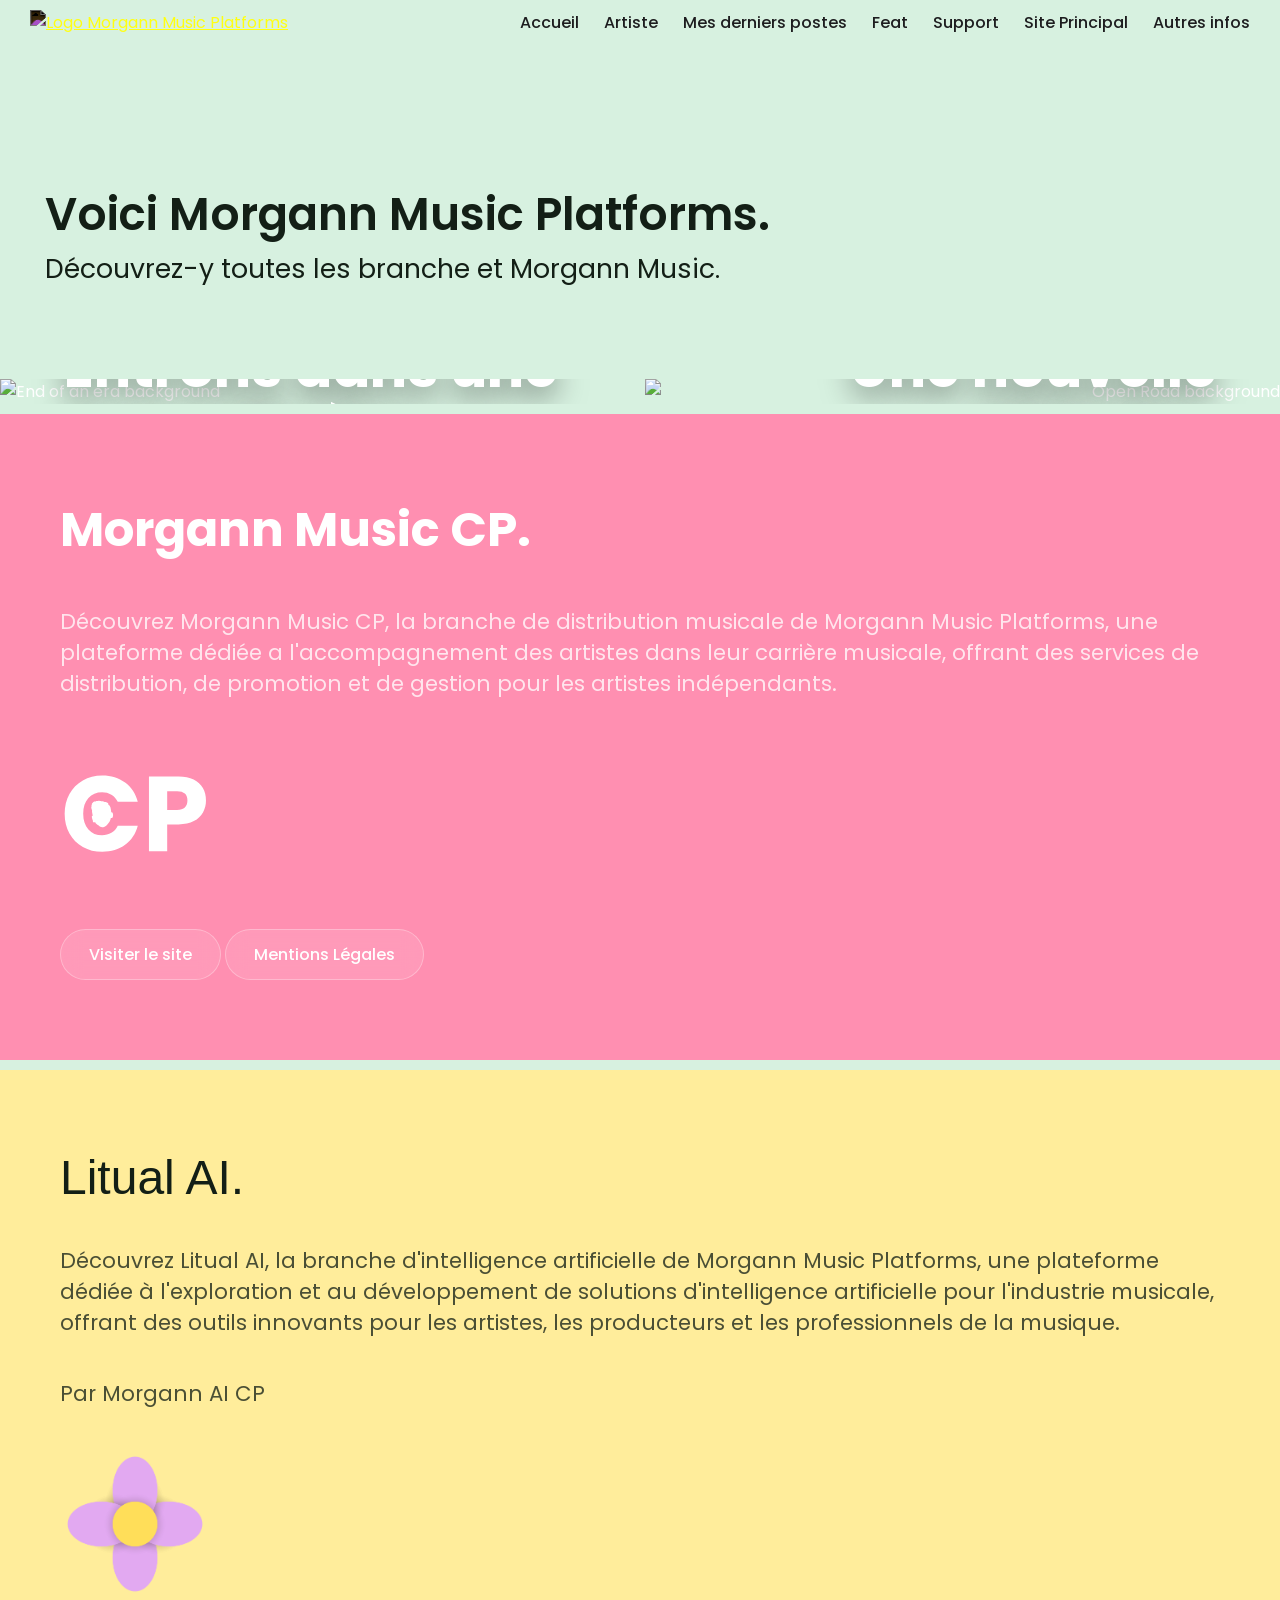
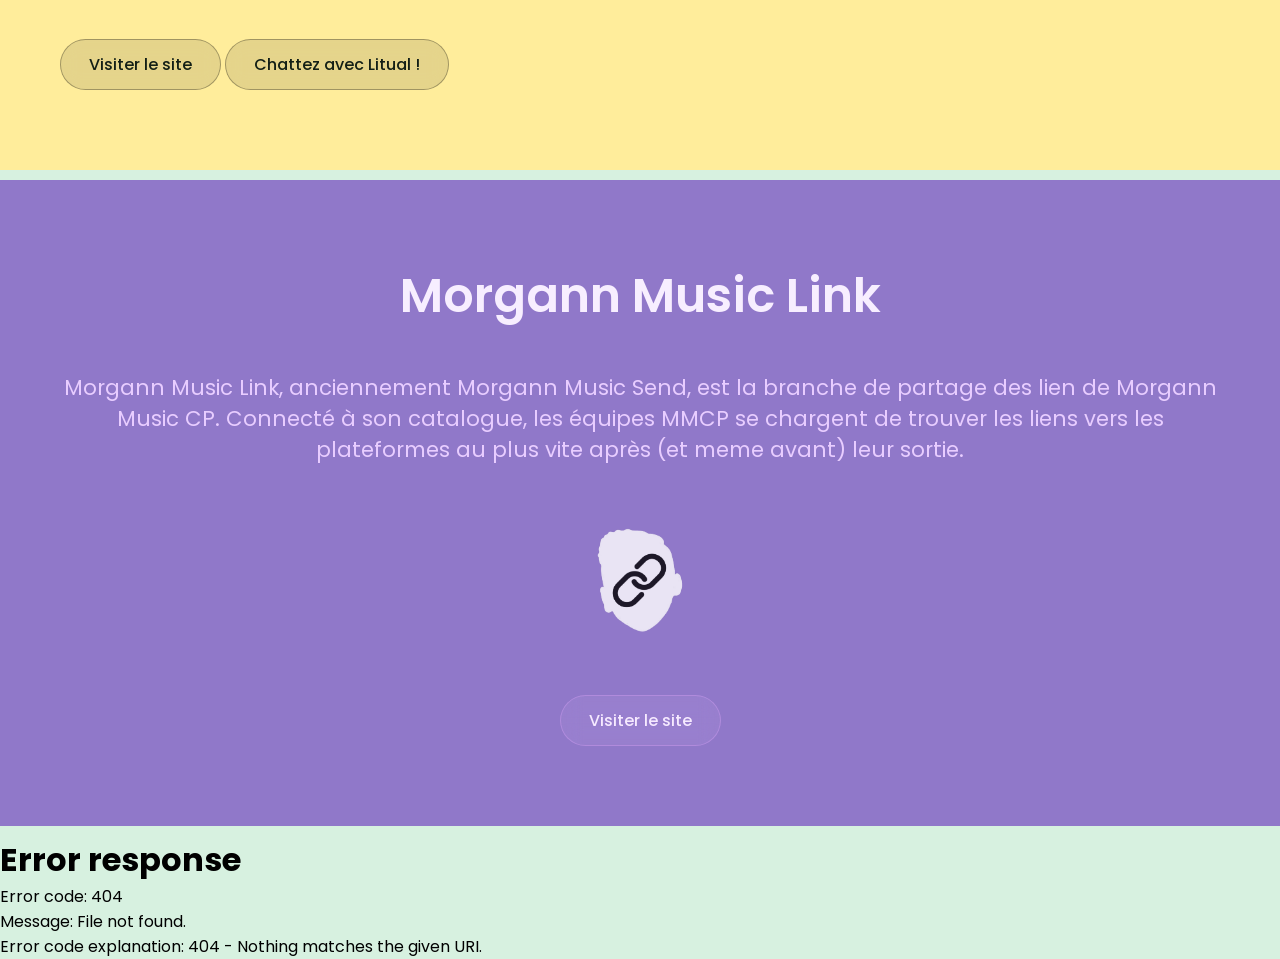
==== commit 0abc49e2: "- Changement du lien vers le chat de Litual AI - Creation de la page artiste.html" ====
--- a/index.html
+++ b/index.html
@@ -25,6 +25,8 @@
     <link rel="icon" href="favicon-32x32c.png" type="image/png" media="(prefers-color-scheme: light)">
     <link rel="stylesheet" href="/assets/css/navbar.css">
     <link rel="stylesheet" href="/assets/css/index.css">    
+    <link rel="stylesheet" href="/assets/footer/footer.css">
+
     <link href="https://fonts.googleapis.com/css2?family=Gasoek+One&family=Poppins:wght@400;500;600&display=swap" rel="stylesheet">
     <link rel="icon" href="faviconc.ico" type="image/ico" media="(prefers-color-scheme: light)">
     <script src="https://cdn.jsdelivr.net/npm/gsap@3.13.0/dist/gsap.min.js"></script>
@@ -118,7 +120,7 @@
                 <a href="https://litual.ai.mm-cp.uk" target="_blank" class="litualai-button visit-website">
                     Visiter le site
                 </a>
-                <a href="https://litual.ai.mm-cp.uk/chat/" target="_blank" class="litualai-button instagram">
+                <a href="https://litual.ai.mm-cp.uk/ia" target="_blank" class="litualai-button instagram">
                     Chattez avec Litual !
                 </a>
             </div>
@@ -128,7 +130,7 @@
     <section class="mml">
         <div class="mml-content">
             <h1>Morgann Music Link</h1>
-            <p>Morgann Music Link, anciennement Morgann Music Send, est la branche de partage des lien de Morgann Music CP. Connecter a son catalogue, les équipes MMCP se charge de trouver les lien vers les plateforme au plus vite après et meme avant leur sortie.</p>
+            <p>Morgann Music Link, anciennement Morgann Music Send, est la branche de partage des lien de Morgann Music CP. Connecté à son catalogue, les équipes MMCP se chargent de trouver les liens vers les plateformes au plus vite après (et meme avant) leur sortie.</p>
             <img src="assets/img/linkclair.png" alt="Morgann Music Link Logo">
             <div class="mml-buttons">
                 <a href="https://link.morgannmusic.uk" target="_blank" class="mml-button visit-website">
@@ -138,12 +140,9 @@
         </div>
     </section>
  
-
-
-
-
-
+    <div id="footer-container"></div>
+    <script src="/assets/js/footer.js"></script>
     <script src="index.js"></script>
-    <script src="gsap.js"></script>
+    <script src="/assets/js/gsap.js"></script>
 </body>
 </html>
--- a/assets/css/navbar.css
+++ b/assets/css/navbar.css
@@ -1,11 +1,8 @@
     :root {
-        --bg-nb: #e0ffd6d9;
-        --nbscr: rgba(70, 206, 255, 0.25);
-        --lnbscr: rgba(134, 191, 255, 0.537);
-        --nbscr2: rgba(255, 134, 203, 0.307);
-        --lnbscr2: rgba(255, 165, 225, 0.629);
-        --nbscr3: rgba(255, 255, 168, 0.304);
-        --lnbscr3: rgba(255, 255, 149, 0.781);
+        --bg-nb: #e0ffd600;
+        --nbscr: #e0ffd6b3;
+        --nbscrop: #e0ffd6;
+        --lnbscr: rgba(78, 148, 71, 0.729);
         --text-color3: #ffffff;
         --text-color2: #000000
     }
@@ -18,28 +15,36 @@
     }
 
         
-        .navbar {
+        .navbar- {
             position: fixed;
             top: 0;
             left: 0;
             width: 100%;
             background: var(--bg-nb);
-            -webkit-backdrop-filter: blur(10px);
-            backdrop-filter: blur(10px);
-            transition: 0.5s all;
+            transition: all 0.5s ease;
+            border-radius: ease-in-out;
+
             z-index: 1000;
             cursor: pointer;
 
         }
         
-        .navbar:hover {
+        .navbar-:hover {
             background: var(--nbscr);
             box-shadow: 0 0 10px rgba(0, 0, 0, 0.567);
-            border-top-left-radius: 0;
+            margin-top: 10px;
+            margin-right: 10px;
+            width: 98%;
+            border-radius: 0 50px 50px 0;
+            border-bottom: 1px solid var(--lnbscr);
+            -webkit-backdrop-filter: blur(20px);
+            backdrop-filter: blur(20px);
+
+
         }
         
-        .navbar.scrolled {
-            background: var(--nbscr);
+        .navbar-.scrolled {
+            background: linear-gradient(180deg, var(--nbscrop), var(--nbscr));
             backdrop-filter: blur(10px);
             box-shadow: 0 0 50px rgba(0, 0, 0, 0.567);
             border-top-left-radius: 0;
@@ -47,47 +52,29 @@
             border-bottom-left-radius: 30px;
             border-bottom-right-radius: 30px;
             border-bottom: 1px solid var(--lnbscr);
+            -webkit-backdrop-filter: blur(20px);
+            backdrop-filter: blur(20px);
+
         }        
         
-        .navbar.scrolled2 {
-            background: var(--nbscr2);
-            backdrop-filter: blur(10px);
-            box-shadow: 0 0 50px rgba(0, 0, 0, 0.567);
-            border-top-left-radius: 0;
-            border-top-right-radius: 0;
-            border-bottom-left-radius: 30px;
-            border-bottom-right-radius: 30px;
-            border-bottom: 1px solid var(--lnbscr2);
-        }
 
-        .navbar.scrolled3 {
-            background: var(--nbscr3);
-            backdrop-filter: blur(10px);
-            box-shadow: 0 0 50px rgba(0, 0, 0, 0.567);
-            border-top-left-radius: 0;
-            border-top-right-radius: 0;
-            border-bottom-left-radius: 30px;
-            border-bottom-right-radius: 30px;
-            border-bottom: 1px solid var(--lnbscr3);
+        
+        .navbar-.scrolled:hover {
+            box-shadow: 0 0 10px rgba(0, 0, 0, 0.567);
+            margin: 10px;
+            width: 99%;
+            border-radius: 50px;
+            transition: all 0.5s;
         }
         
-        .navbar.scrolled:hover {
-            background: rgba(255, 255, 255, 0.15);
-            box-shadow: 0 0 20px rgba(0, 0, 0, 0.567);
-            border-top-left-radius: 0;
-            border-top-right-radius: 0;
-            border-bottom-left-radius: 15px;
-            border-bottom-right-radius: 15px;
-        }
-        
-        .navbar nav {
+        .navbar- nav {
             display: flex;
             justify-content: space-between;
             align-items: center;
             padding: 10px 30px;
         }
         
-        .navbar .logo img {
+        .navbar- .logo img {
             height: 40px;
             width: auto;
             margin: 0;
@@ -95,22 +82,14 @@
             transition: filter 0.5s;
         }
 
-        .navbar.scrolled .logo img {
-            filter: invert(0);
-
-        }
-
-        .navbar.scrolled3 .logo img {
-            filter: invert(1);
-        }
         
-        .navbar ul {
+        .navbar- ul {
             list-style: none;
             display: flex;
             gap: 25px;
         }
         
-        .navbar ul li a {
+        .navbar- ul li a {
             text-decoration: none;
             color: #1d1d1f;
             font-family: 'Poppins', sans-serif;
@@ -118,19 +97,12 @@
             transition: 0.3s;
         }
 
-        .navbar.scrolled ul li a {
-            color: var(--text-color3);
-        }
 
-        .navbar.scrolled3 ul li a {
-            color: var(--text-color2);
-        }
-        
-        .navbar ul li a:hover {
+        .navbar- ul li a:hover {
             opacity: 0.7;
         }
         
-        .navbar .menu-toggle {
+        .navbar- .menu-toggle {
             display: none;
             font-size: 1.8em;
             background: none;
@@ -140,13 +112,13 @@
         }
         
         @media (max-width: 768px) {
-            .navbar .menu-toggle {
+            .navbar- .menu-toggle {
                 display: block;
                 position: relative;
                 z-index: 9999;
                 color: var(--text-color3);
             }
-            .navbar ul {
+            .navbar- ul {
                 position: absolute;
                 top: 65px;
                 right: 0;
@@ -164,16 +136,17 @@
                 transition: transform 0.3s ease-out, visibility 0.3s;
                 transform: translateX(100%);
             }
-            .navbar ul.active {
+            .navbar- ul.active {
                 visibility: visible;
                 pointer-events: all;
                 transform: translateX(0);
             }
-            .navbar ul li {
+            .navbar- ul li {
                 width: 100%;
                 margin: 10px 0;
             }
-            .navbar ul li a:hover {
+            .navbar- ul li a:hover {
                 text-decoration: underline;
             }
         }
+
--- a/assets/css/index.css
+++ b/assets/css/index.css
@@ -1,10 +1,10 @@
 @font-face {
-    font-family: 'Giker'; /* Nom que vous utiliserez pour la police */
-    src: url('../font/giker/Gliker-Regular.woff2') format('woff2'), /* Chemin relatif depuis le CSS */
+    font-family: 'Giker';
+    src: url('../font/giker/Gliker-Regular.woff2') format('woff2'),
          url('../font/giker/Gliker-Regular.ttf') format('truetype');
     font-weight: normal;
     font-style: normal;
-    font-display: swap; /* Optimisation pour le chargement de la police */
+    font-display: swap;
 }
 
 
@@ -46,51 +46,6 @@
         border-radius: 2px;
     }
 
-    .footer {
-        background: #9d5c7e;
-        color: rgb(243, 211, 238);
-        padding: 40px 20px;
-        font-family: 'Poppins', sans-serif;
-        border-top-left-radius: 40px;
-        border-top-right-radius: 40px;
-    }
-
-    .footer-container {
-        max-width: 1200px;
-        margin: auto;
-        display: flex;
-        flex-direction: column;
-        gap: 25px;
-    }
-
-    .footer-left {
-        font-size: 20px;
-        font-weight: 600;
-    }
-
-    .footer-links {
-        display: flex;
-        gap: 25px;
-        flex-wrap: wrap;
-    }
-
-    .footer-links a {
-        color: #bdbdbd;
-        text-decoration: none;
-        font-size: 14px;
-        transition: 0.3s;
-    }
-
-    .footer-links a:hover {
-        color: #ffffff;
-    }   
-
-    .footer-bottom {
-        font-size: 13px;
-        color: #8a8a8a;
-        text-align: center;
-    }
-
     .accueil {
         
         border-bottom: 10px solid var(--bg-accueil);
@@ -130,20 +85,22 @@
             overflow: hidden;
         }
 
+        
+
         .next-release-bg-img {
             display: block;
             width: 100%;
             height: auto;
             transition: transform 0.8s cubic-bezier(0.25, 1, 0.5, 1);
-        }
-
-        /* Ajout d'un voile sombre pour la lisibilité puisque l'image est dans le HTML */
+            
+        }
+
+
         .next-release-1::after,
         .next-release-2::after {
             content: '';
             position: absolute;
             top: 0; left: 0; width: 100%; height: 100%;
-            background: rgba(0, 0, 0, 0.206);
             z-index: 0;
         }
 
@@ -235,8 +192,8 @@
         .calendar-buttons-group {
             display: flex;
             flex-wrap: wrap;
-            gap: 15px; /* Espace entre les boutons */
-            margin-top: 25px; /* Espace au-dessus du groupe de boutons */
+            gap: 15px;
+            margin-top: 25px;
         }
 
         .calendar-button {
@@ -253,7 +210,7 @@
             backdrop-filter: blur(10px);
             -webkit-backdrop-filter: blur(10px);
             transition: all 0.3s ease;
-            white-space: nowrap; /* Empêche le texte du bouton de se couper */
+            white-space: nowrap;
         }
 
         .calendar-button:hover {
@@ -263,12 +220,11 @@
             box-shadow: 0 10px 25px rgba(0,0,0,0.3);
         }
 
-        /* Styles spécifiques pour les icônes de marque */
         .calendar-button .fa-google {
-            color: #DB4437; /* Couleur de Google */
+            color: #DB4437;
         }
         .calendar-button .fa-apple {
-            color: #A2AAAD; /* Couleur d'Apple */
+            color: #A2AAAD;
         }
 
         .next-release-1:hover .next-release-bg-img,
@@ -282,7 +238,7 @@
                 border: none;
             }
             .calendar-buttons-group {
-                justify-content: center; /* Centrer les boutons sur mobile */
+                justify-content: center;
                 margin-top: 20px;
             }
             .next-release-content {
@@ -523,6 +479,242 @@
             box-shadow: 0 10px 25px rgba(0,0,0,0.3);
         }
 
+        
+        .accueil-artiste {
+            position: relative;
+            min-height: 500px;
+            overflow: hidden;
+            display: flex;
+            align-items: center;
+            justify-content: center;
+            border-bottom: 10px solid var(--bg-accueil);
+        }
+
+        .accueil-artiste-content {
+            position: absolute;
+            top: 0;
+            left: 0;
+            width: 100%;
+            height: 100%;
+            display: flex;
+            flex-direction: column;
+            justify-content: center;
+            align-items: center;
+            text-align: center;
+            color: rgb(0, 0, 0);
+            z-index: 2;
+            padding: 20px;
+            box-sizing: border-box;
+        }
+
+        .accueil-artiste-content h1 {
+            font-size: 56pt;
+            font-weight: 600;
+            margin-bottom: 10px;
+        }
+
+        .accueil-artiste-content p {
+            font-size: 28pt;
+            font-weight: 400;
+            margin-bottom: 0;
+            color: rgba(0, 0, 0, 0.8);
+        }
+
+        .accueil-artiste img {
+            position: absolute;
+            top: 0;
+            left: 0;
+            width: 100%;
+            height: 100%;
+            object-fit: cover;
+            z-index: 0;
+            transition: transform 0.8s cubic-bezier(0.25, 1, 0.5, 1);
+        }
+
+        .accueil-artiste:hover img {
+            transform: scale(1.05);
+        }
+
+
+
+        @media (max-width: 768px) {
+            .accueil-content h1 {
+                font-size: 24pt;
+            }
+            .accueil-content p {
+                font-size: 14pt;
+            }
+        }
+
+        .dernierement-feat {
+            background-color: #C6C7C1;
+            border-bottom: 10px solid var(--bg-accueil);
+        }
+
+        .dernierement-solo {
+            background-color: #ffa0fc;
+            border-bottom: 10px solid var(--bg-accueil);
+        }
+
+        .dernierement-feat-content {
+            max-width: 1200px;
+            margin: auto;
+            padding: 80px 20px;
+            display: flex;
+            flex-direction: column;
+            gap: 40px;
+            text-align: flex-start;
+            align-items: flex-start;
+        }
+
+        .dernierement-feat-content h2 {
+            font-size: 36pt;
+            font-weight: 600;
+            color: #000000;
+        }
+
+        .dernierement-feat-content p {
+            font-size: 16pt;
+            font-weight: 400;
+            color: #1b191d;
+        }
+
+        .dernierement-feat-content img {
+            width: 150px;
+            height: auto;
+        }
+        
+        .feat-card {
+            width: fit-content;
+            height: 85px;
+            background: #ffffff5c;
+            border: 1px solid #ffffff75;
+            border-radius: 70px;
+            display: flex;
+            flex-direction: row;
+            align-items: center;  /* Pour centrer verticalement */
+            padding-left: 7.5px; /* <-- AJOUTE ÇA ICI pour décaler l'image du bord gauche */
+            box-sizing: border-box; /* Optionnel mais conseillé pour que le padding n'agrandisse pas la largeur de ta carte */
+        }
+
+
+        .feat-card img {
+            width: 70px;
+            height: 70px;
+            object-fit: cover;
+            border-radius: 70px;
+        }
+
+        .feat-card h2 {
+            font-size: 30pt;
+            font-weight: 600;
+            color: #000000ea;
+            margin-left: 7.5px;
+            margin-right: 11.5px;
+            
+        }
+
+        .dernieresortie-feat{
+            max-width: 1200px;
+            margin-top: -100px;
+            padding: 80px 20px;
+            display: flex;
+            flex-direction: column;
+            gap: 40px;
+            text-align: flex-start;
+            align-items: flex-start;
+            
+        }
+
+
+        .pochette-feat {
+            width: 250px;
+            height: 250px;
+            border-radius: 30px;
+            border: 2px solid #ffffff75;
+            flex-direction: column;
+            box-sizing: border-box;
+            direction: absolute;
+
+
+
+        }
+
+        .pochette-feat img {
+            width: 100%;
+            border-radius: 30px;
+            height: auto;
+            transition: transform 0.8s cubic-bezier(0.25, 1, 0.5, 1);
+        }
+
+        .s-f {
+            display: flex;
+            flex-direction: row;
+            align-items: center;
+            gap: 25px;
+        }
+
+        .s-f-info {
+            display: flex;
+            flex-direction: column;
+        }
+
+        .s-f h1 {
+            font-size: 30pt;
+            font-weight: 600;
+            color: #000000ea;
+            margin-left: 7.5px;
+        }
+        
+        .listento {
+            width: fit-content;
+            height: 65px;
+            background: #ffffff5c;
+            border: 1px solid #ffffff75;
+            border-radius: 70px;
+            display: flex;
+            flex-direction: row;
+            align-items: center;  /* Pour centrer verticalement */
+            padding-left: 0; /* <-- AJOUTE ÇA ICI pour décaler l'image du bord gauche */
+            box-sizing: border-box; /* Optionnel mais conseillé pour que le padding n'agrandisse pas la largeur de ta carte */
+            transition: all 0.3s ease;
+        }
+
+        .listento:hover {
+            background: rgba(255, 255, 255, 0.7);
+            transform: translateY(-3px);
+            border-radius: 70px;
+        }
+        
+        .listento a {
+            display: flex;
+            align-items: center; /* Centre l'image et le texte verticalement */
+            gap: 10px; /* Espace entre l'image et le texte */
+            padding: 0 25px 0 15px; /* Padding interne du bouton */
+            text-decoration: none; /* Supprime le soulignement par défaut du lien */
+            color: inherit; /* Hérite la couleur du texte ou la définit explicitement */
+            width: 100%; /* Le lien remplit la largeur du conteneur .listento */
+            height: 100%; /* Le lien remplit la hauteur du conteneur .listento */
+            box-sizing: border-box;
+        }
+
+
+        .listento img {
+            width: 70px;
+            height: 70px;
+            object-fit: cover;
+            border-radius: 70px;
+        }
+
+        .listento p {
+            font-size: 1.2rem; /* Taille de police plus adaptée */
+            font-weight: 600;
+            color: var(--txt-fn); /* Utilise la variable de couleur de texte pour la cohérence */
+            margin-left: 0; /* Le gap gère l'espacement maintenant */
+        }
+        
+
+
 
 
     
--- a/assets/footer/footer.css
+++ b/assets/footer/footer.css
@@ -0,0 +1,57 @@
+    .footer {
+        background: linear-gradient(180deg, #000000, #00000087);
+        color: #fce4ec;
+        padding: 80px 20px 40px;
+        font-family: 'Poppins', sans-serif;
+        border-top-left-radius: 50px;
+        border-top-right-radius: 50px;
+        box-shadow: 0 -10px 30px rgba(0,0,0,0.05);
+    }
+
+    .footer-container {
+        max-width: 1000px;
+        margin: auto;
+        display: flex;
+        flex-direction: column;
+        align-items: center;
+        gap: 50px;
+    }
+
+    .footer-left {
+        font-size: 28px;
+        font-weight: 700;
+        letter-spacing: -1px;
+        color: #fff;
+        text-align: center;
+    }
+
+    .footer-links {
+        display: flex;
+        gap: 20px 40px;
+        flex-wrap: wrap;
+        justify-content: center;
+    }
+
+    .footer-links a {
+        color: rgba(255, 255, 255, 0.7);
+        text-decoration: none;
+        font-size: 15px;
+        font-weight: 500;
+        transition: all 0.3s ease;
+        padding-bottom: 2px;
+        border-bottom: 1px solid transparent;
+    }
+
+    .footer-links a:hover {
+        color: #ffffff;
+        border-bottom-color: rgba(255,255,255,0.5);
+    }   
+
+    .footer-bottom {
+        width: 100%;
+        border-top: 1px solid rgba(255, 255, 255, 0.1);
+        padding-top: 40px;
+        font-size: 13px;
+        color: rgba(255, 255, 255, 0.4);
+        text-align: center;
+    }
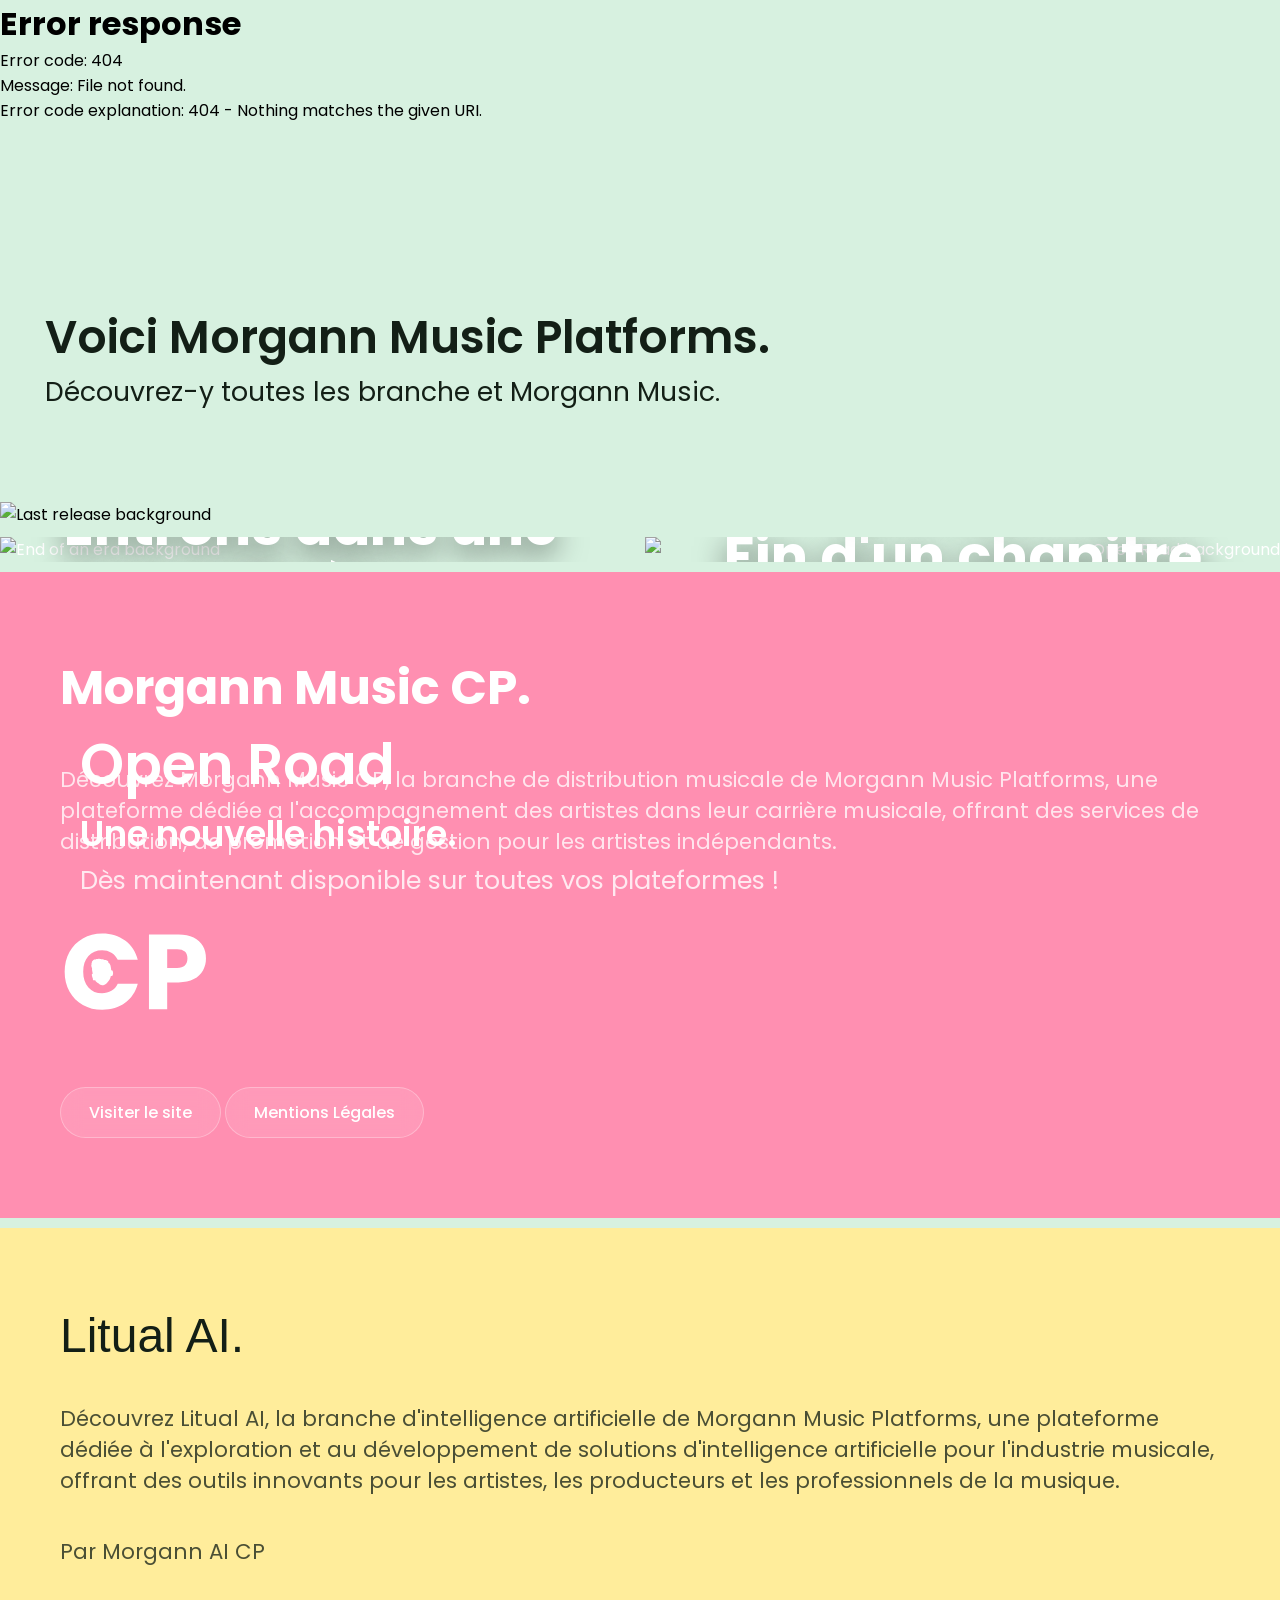
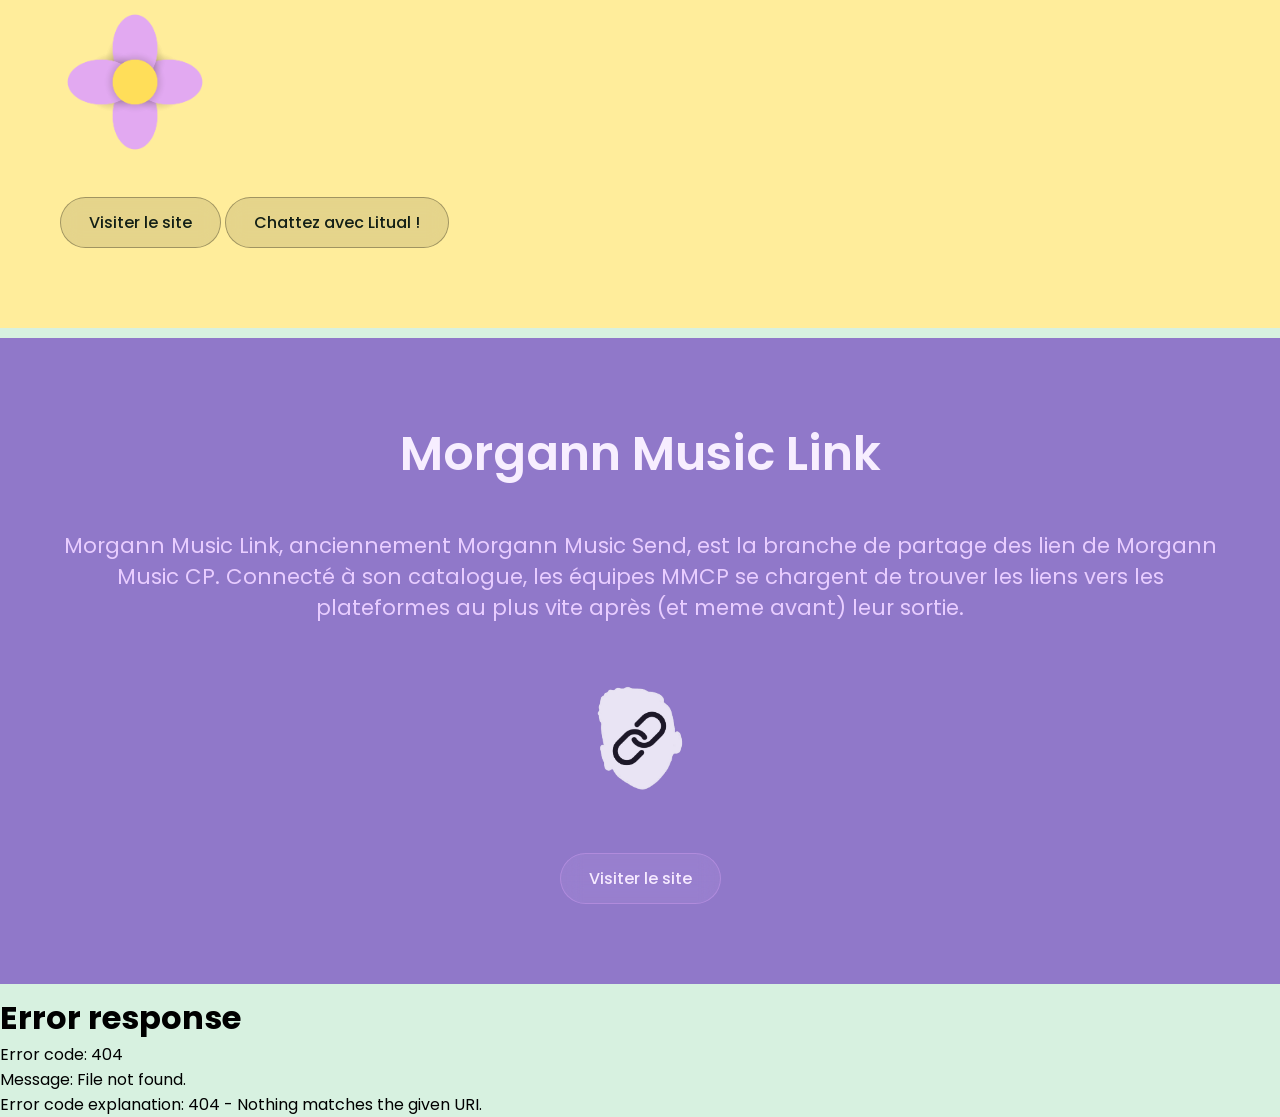
==== commit 4e201efb: "Modifs prêtes pour la sortie de Open Road" ====
--- a/index.html
+++ b/index.html
@@ -46,6 +46,15 @@
         </div>
     </section>
 
+    <section class="last-release">
+        <div class="last-release-content">
+            <img src="assets/img/last-release.png" alt="Last release background" class="last-release-bg-img">
+            <div class="last-release-info">
+                <h1>Open Road</h1>
+                <h2>Une nouvelle histoire.</h2>
+                <p>Dès maintenant disponible sur toutes vos plateformes !</p>
+    </section>
+
     <div class="next-releases-container">
         <section class="next-release-1">
             <img src="assets/img/endfoanera.png" alt="End of an era background" class="next-release-bg-img">
@@ -71,19 +80,19 @@
         </section>
 
         <section class="next-release-2">
-            <img src="assets/img/openroad.png" alt="Open Road background" class="next-release-bg-img">
+            <img src="assets/img/qdn.png" alt="Open Road background" class="next-release-bg-img">
             <div class="next-release-content">
                 <div class="release-date-badge">
-                    <span class="day">15</span>
+                    <span class="day">05</span>
                     <div class="month-year">
-                        <span class="month">JUIN</span>
+                        <span class="month">JUILLET</span>
                         <span class="year">2026</span>
                     </div>
                 </div>
-                <h2>Open Road</h2>
-                <h1>Une nouvelle histoire.</h1>
+                <h2>Que Du Nouveau, l'annnnniv.</h2>
+                <h1>Fin d'un chapitre.</h1>
                 <div class="calendar-buttons-group">
-                    <a href="https://calendar.google.com/calendar/render?action=TEMPLATE&text=Open%20Road%20Une%20nouvelle%20histoire.&dates=20260615T000000Z/20260616T000000Z&details=Nouvelle%20sortie%20musicale%20de%20Morgann%20Music%3A%20Open%20Road.&sf=true&output=xml" target="_blank" class="calendar-button google-calendar">
+                    <a href="https://calendar.google.com/calendar/render?action=TEMPLATE&text=Que%20Du%20Nouveau%2C%20l'annnnniv.%20Fin%20d'un%20chapitre.&dates=20260705T000000Z/20260706T000000Z&details=Nouvelle%20sortie%20musicale%20de%20Morgann%20Music%3A%20Que%20Du%20Nouveau%2C%20l'annnnniv.&sf=true&output=xml" target="_blank" class="calendar-button google-calendar">
                         <i class="fa-brands fa-google"></i> Google Calendar
                     </a>
                     <a href="assets/calendars/open-road.ics" target="_blank" class="calendar-button apple-calendar">
--- a/assets/css/navbar.css
+++ b/assets/css/navbar.css
@@ -5,13 +5,6 @@
         --lnbscr: rgba(78, 148, 71, 0.729);
         --text-color3: #ffffff;
         --text-color2: #000000
-    }
-        
-    @media (prefers-color-scheme: dark) {‡
-        :root {
-            --bg-nb: #131F16;
-            --nbscr: rgba(255, 255, 255, 0.15);
-        }
     }
 
         
--- a/assets/css/index.css
+++ b/assets/css/index.css
@@ -13,13 +13,6 @@
     --txt-fn: #131F16;
     }
         
-    @media (prefers-color-scheme: dark) {
-        :root {
-            --bg-accueil: #131F16;
-            --txt-fn: #E8ECE9;
-
-        }
-    }
 
         
      * {
@@ -552,7 +545,7 @@
         }
 
         .dernierement-solo {
-            background-color: #ffa0fc;
+            background-color: #83B9D5;
             border-bottom: 10px solid var(--bg-accueil);
         }
 
@@ -592,9 +585,9 @@
             border-radius: 70px;
             display: flex;
             flex-direction: row;
-            align-items: center;  /* Pour centrer verticalement */
-            padding-left: 7.5px; /* <-- AJOUTE ÇA ICI pour décaler l'image du bord gauche */
-            box-sizing: border-box; /* Optionnel mais conseillé pour que le padding n'agrandisse pas la largeur de ta carte */
+            align-items: center;
+            padding-left: 7.5px;
+            box-sizing: border-box;
         }
 
 
@@ -674,9 +667,9 @@
             border-radius: 70px;
             display: flex;
             flex-direction: row;
-            align-items: center;  /* Pour centrer verticalement */
-            padding-left: 0; /* <-- AJOUTE ÇA ICI pour décaler l'image du bord gauche */
-            box-sizing: border-box; /* Optionnel mais conseillé pour que le padding n'agrandisse pas la largeur de ta carte */
+            align-items: center;
+            padding-left: 0;
+            box-sizing: border-box;
             transition: all 0.3s ease;
         }
 
@@ -688,13 +681,13 @@
         
         .listento a {
             display: flex;
-            align-items: center; /* Centre l'image et le texte verticalement */
-            gap: 10px; /* Espace entre l'image et le texte */
-            padding: 0 25px 0 15px; /* Padding interne du bouton */
-            text-decoration: none; /* Supprime le soulignement par défaut du lien */
-            color: inherit; /* Hérite la couleur du texte ou la définit explicitement */
-            width: 100%; /* Le lien remplit la largeur du conteneur .listento */
-            height: 100%; /* Le lien remplit la hauteur du conteneur .listento */
+            align-items: center;
+            gap: 10px;
+            padding: 0 25px 0 15px;
+            text-decoration: none;
+            color: inherit;
+            width: 100%;
+            height: 100%;
             box-sizing: border-box;
         }
 
@@ -707,14 +700,309 @@
         }
 
         .listento p {
-            font-size: 1.2rem; /* Taille de police plus adaptée */
+            font-size: 1.2rem;
             font-weight: 600;
-            color: var(--txt-fn); /* Utilise la variable de couleur de texte pour la cohérence */
-            margin-left: 0; /* Le gap gère l'espacement maintenant */
-        }
-        
-
-
-
-
-    +            color: var(--txt-fn);
+            margin-left: 0;
+        }
+
+
+:root {
+    --glass-bg: rgba(255, 255, 255, 0.45);
+    --glass-border: rgba(255, 255, 255, 0.6);
+    --glass-blur: blur(24px);
+    
+    --text-main: #1d1d1f;
+    --text-secondary: #515154;
+    --accent-color: #fd7bad;
+    
+    --radius-section: 28px;
+    --radius-element: 18px;
+    --transition-apple: all 0.5s cubic-bezier(0.16, 1, 0.3, 1);
+}
+
+
+
+.about-page-wrapper {
+    max-width: 1000px;
+    margin: 0 auto;
+    padding: 120px 24px 60px 24px;
+    display: flex;
+    flex-direction: column;
+    gap: 32px;
+}
+
+.about-hero {
+    text-align: center;
+    padding: 40px 20px;
+    margin-bottom: 20px;
+}
+
+.hero-badge {
+    display: inline-block;
+    padding: 6px 14px;
+    background: rgba(255, 255, 255, 0.25);
+    border: 1px solid var(--glass-border);
+    border-radius: 30px;
+    font-size: 0.85rem;
+    font-weight: 600;
+    color: var(--text-main);
+    text-transform: uppercase;
+    letter-spacing: 1px;
+    margin-bottom: 20px;
+}
+
+.hero-title {
+    font-size: 3.2rem;
+    font-weight: 700;
+    margin: 0 0 16px 0;
+    letter-spacing: -1.5px;
+    background: linear-gradient(90deg, var(--text-main), var(--accent-color));
+    -webkit-background-clip: text;
+    background-clip: text;
+    -webkit-text-fill-color: transparent;
+}
+
+.hero-lead {
+    font-size: 1.3rem;
+    color: var(--text-secondary);
+    max-width: 700px;
+    margin: 0 auto;
+    line-height: 1.5;
+}
+
+.about-card {
+    background: var(--glass-bg);
+    backdrop-filter: var(--glass-blur);
+    -webkit-backdrop-filter: var(--glass-blur);
+    border: 1px solid var(--glass-border);
+    border-radius: var(--radius-section);
+    padding: 48px;
+    box-shadow: 0 10px 40px rgba(0, 0, 0, 0.03);
+    transition: var(--transition-apple);
+}
+
+.card-header {
+    margin-bottom: 28px;
+}
+
+.section-tag {
+    font-size: 0.85rem;
+    font-weight: 700;
+    text-transform: uppercase;
+    color: var(--accent-color);
+    letter-spacing: 2px;
+    display: block;
+    margin-bottom: 6px;
+}
+
+.card-header h2 {
+    font-size: 2rem;
+    font-weight: 600;
+    margin: 0;
+    letter-spacing: -0.5px;
+}
+
+.card-body p {
+    font-size: 1.15rem;
+    line-height: 1.7;
+    color: var(--text-secondary);
+    margin: 0;
+}
+
+.grid-branches {
+    display: grid;
+    grid-template-columns: repeat(auto-fit, minmax(280px, 1fr));
+    gap: 20px;
+    margin-top: 10px;
+}
+
+.branch-card {
+    background: rgba(255, 255, 255, 0.15);
+    border: 1px solid var(--glass-border);
+    border-radius: var(--radius-element);
+    padding: 32px 24px;
+    transition: var(--transition-apple);
+}
+
+.branch-card:hover {
+    background: rgba(255, 255, 255, 0.25);
+    transform: translateY(-4px);
+}
+
+.branch-icon {
+    font-size: 1.6rem;
+    margin-bottom: 16px;
+    width: 50px;
+    height: 50px;
+    display: flex;
+    align-items: center;
+    justify-content: center;
+    border-radius: 50%;
+    background: rgba(255, 255, 255, 0.3);
+}
+
+.music-pinnacle { border-top: 3px solid #2997ff; }
+.music-pinnacle .branch-icon { color: #2997ff; }
+
+.ai-pinnacle { border-top: 3px solid #bfaaff; }
+.ai-pinnacle .branch-icon { color: #bfaaff; }
+
+.dev-pinnacle { border-top: 3px solid #a2e891; }
+.dev-pinnacle .branch-icon { color: #a2e891; }
+
+.branch-card h3 {
+    margin: 0 0 10px 0;
+    font-size: 1.3rem;
+    font-weight: 600;
+}
+
+.branch-desc {
+    font-size: 0.95rem;
+    line-height: 1.6;
+    color: var(--text-secondary);
+    margin: 0;
+}
+
+.structured-timeline {
+    display: flex;
+    flex-direction: column;
+    gap: 24px;
+}
+
+.timeline-row {
+    display: grid;
+    grid-template-columns: 200px 1fr;
+    align-items: start;
+    gap: 32px;
+}
+
+.timeline-meta {
+    font-size: 1rem;
+    font-weight: 600;
+    color: var(--accent-color);
+    padding-top: 16px;
+}
+
+.timeline-box {
+    background: rgba(255, 255, 255, 0.15);
+    border: 1px solid var(--glass-border);
+    border-radius: var(--radius-element);
+    padding: 24px;
+}
+
+.timeline-box h3 {
+    margin: 0 0 8px 0;
+    font-size: 1.25rem;
+    font-weight: 600;
+}
+
+.timeline-box p {
+    font-size: 0.95rem;
+    line-height: 1.6;
+    color: var(--text-secondary);
+    margin: 0;
+}
+
+.metrics-grid {
+    display: grid;
+    grid-template-columns: repeat(3, 1fr);
+    gap: 20px;
+    text-align: center;
+}
+
+.metric-item {
+    background: rgba(255, 255, 255, 0.15);
+    border: 1px solid var(--glass-border);
+    border-radius: var(--radius-element);
+    padding: 32px 16px;
+}
+
+.metric-value {
+    display: block;
+    font-family: 'Gasoek One', sans-serif;
+    font-size: 3rem;
+    line-height: 1;
+    margin-bottom: 8px;
+}
+
+.metric-title {
+    font-size: 0.9rem;
+    color: var(--text-secondary);
+    text-transform: uppercase;
+    font-weight: 500;
+    letter-spacing: 0.5px;
+}
+
+@media (max-width: 768px) {
+    .about-page-wrapper {
+        padding-top: 100px;
+        gap: 24px;
+    }
+    .hero-title { font-size: 2.2rem; }
+    .hero-lead { font-size: 1.1rem; }
+    .about-card { padding: 24px; border-radius: 22px; }
+    
+    .timeline-row {
+        grid-template-columns: 1fr;
+        gap: 8px;
+    }
+    .timeline-meta { padding-top: 0; font-size: 0.9rem; }
+    
+    .metrics-grid {
+        grid-template-columns: 1fr;
+        gap: 16px;
+    }
+}
+
+.last-release {
+    border-bottom: 10px solid var(--bg-accueil);
+}
+
+.last-release-content {
+    display: flex;
+    flex-direction: column;
+    gap: 40px;
+    text-align: flex-start;
+    align-items: flex-start;
+    margin: 0;
+    padding: 0;
+            display: flex;
+            flex-wrap: wrap;
+
+}
+
+.last-release img {
+    width: 100%;
+    height: auto;
+    display: block;
+}   
+
+.last-release h1 {
+    font-size: 3.5rem;
+    color: white;
+    font-weight: 600;
+    margin: 0;
+}
+
+.last-release p {
+    font-size: 1.6rem;
+    line-height: 1.6;
+    color: rgba(255, 255, 255, 0.805);
+    margin: 0;
+}
+
+.last-release h2 {
+    font-size: 2.2rem;
+    font-weight: 600;
+    color: white;
+    margin: 0;
+}
+
+.last-release-info {
+    position: absolute;
+    z-index: 2;
+    margin-top: 220px;
+    text-align: flex-start;
+    margin-left: 80px
+}
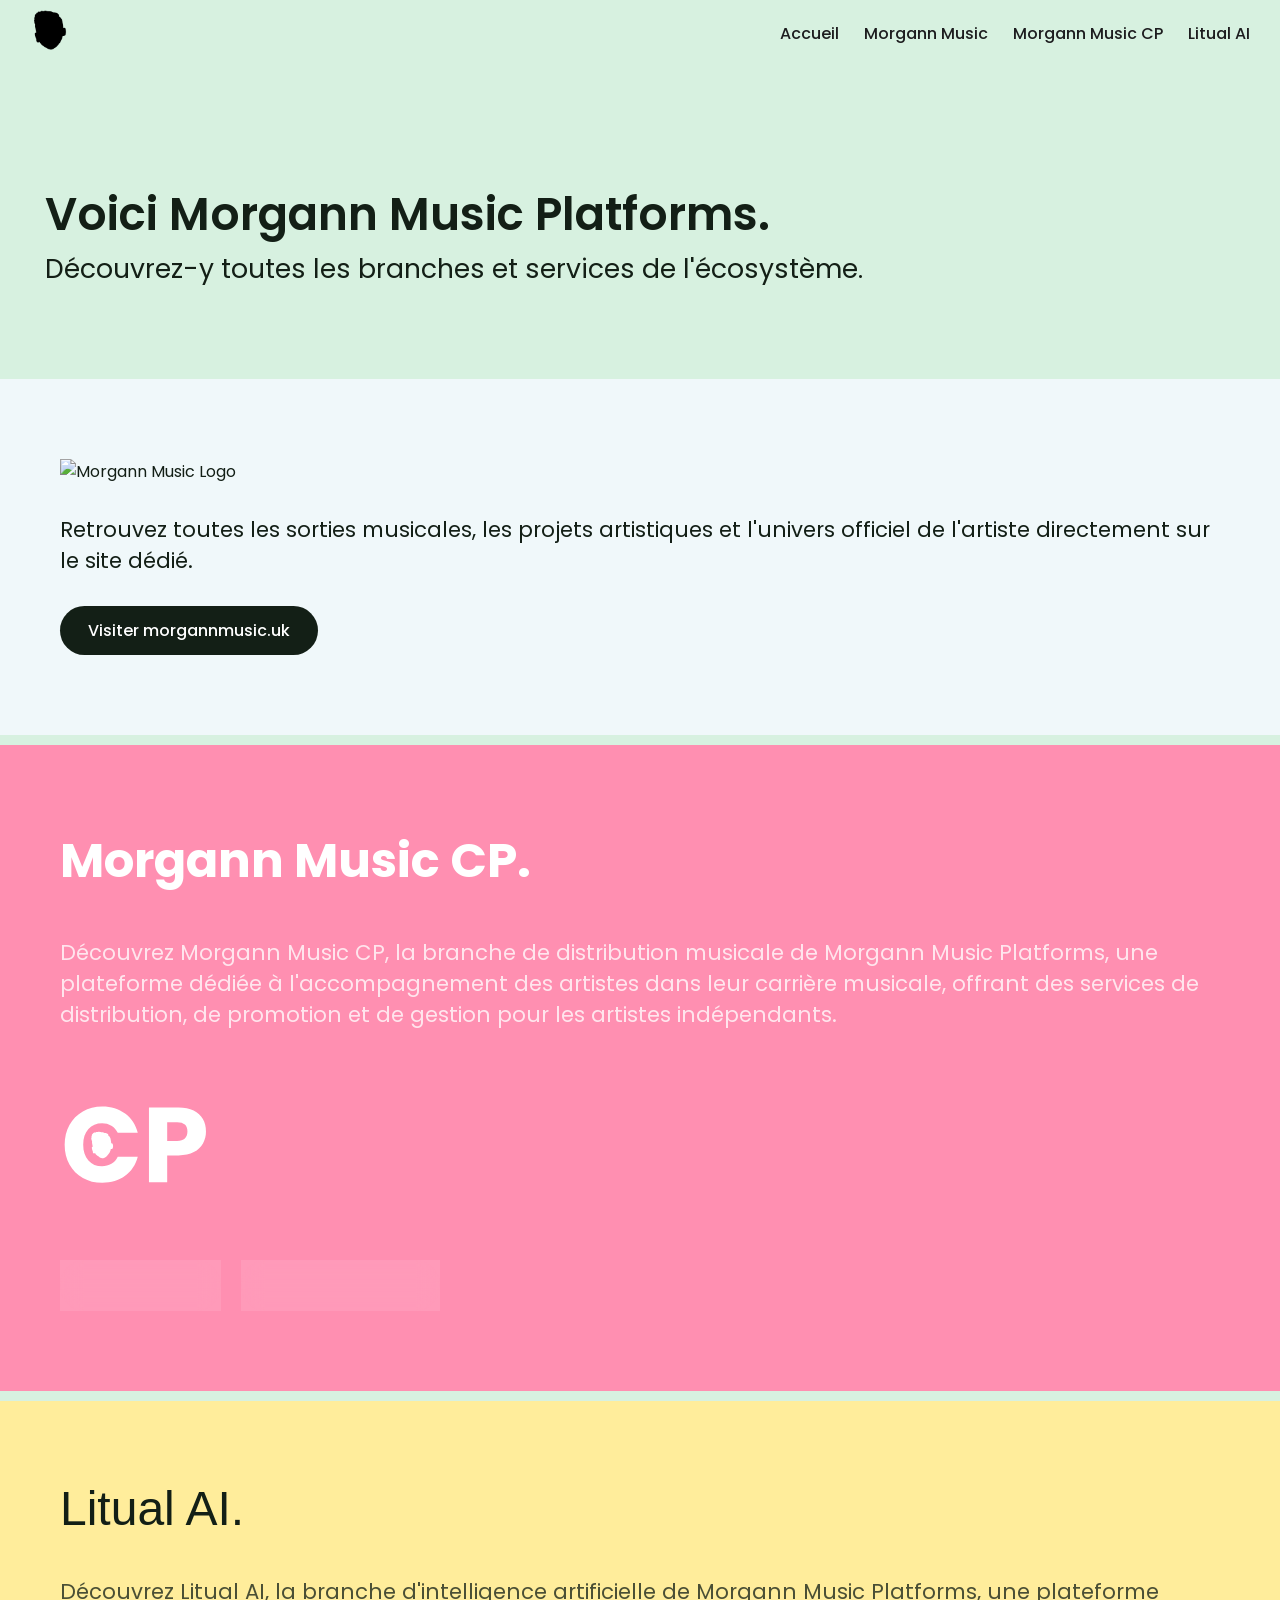
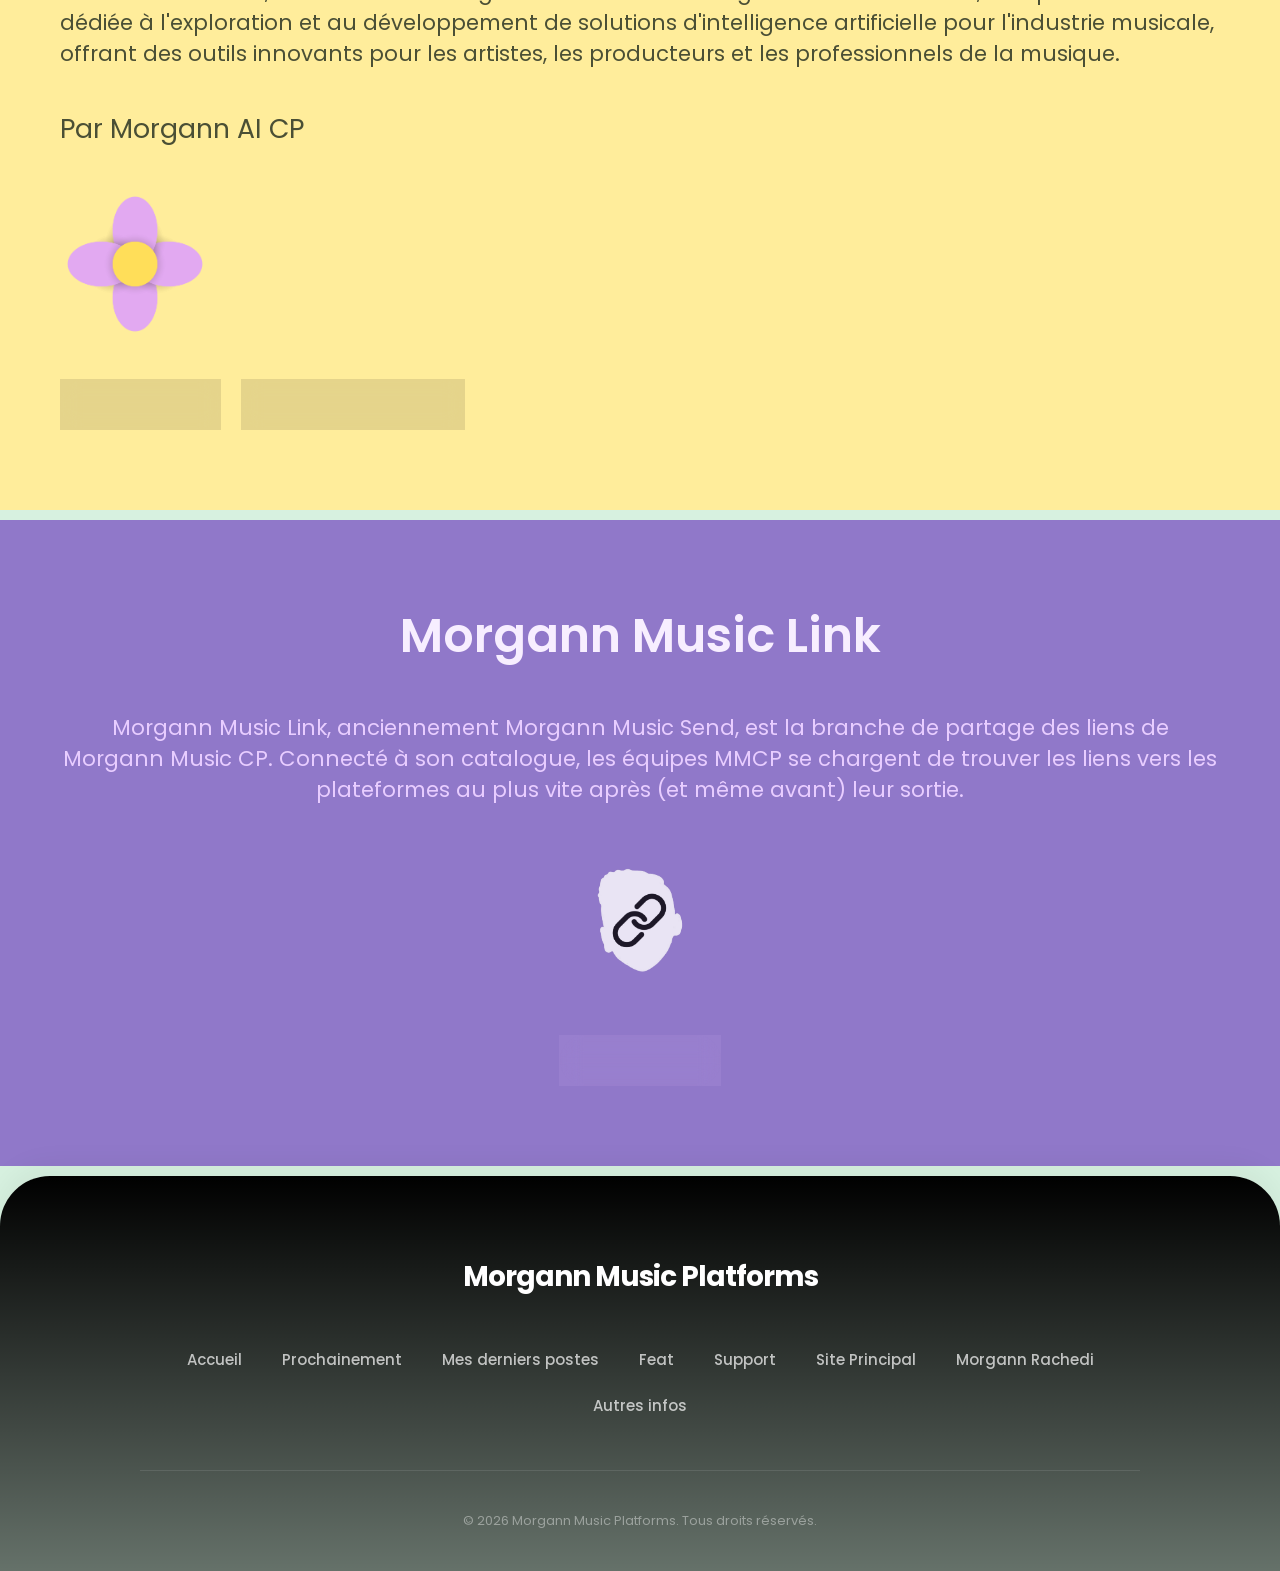
==== commit 3611b562: "refonte" ====
--- a/index.html
+++ b/index.html
@@ -4,109 +4,64 @@
 <head>
     <title>Morgann Music Platforms</title>
     <meta charset="UTF-8">
-    <meta name="viewport" content="width=device-width, initial-scale=1.0, maximum-scale=1.0, user-scalable=no, viewport-fit=cover">
-    <meta property="og:image" content="/assets/img/">
+    <meta name="viewport"
+        content="width=device-width, initial-scale=1.0, maximum-scale=1.0, user-scalable=no, viewport-fit=cover">
+    <meta property="og:title" content="Morgann Music Platforms">
     <meta property="og:description" content="Morgann Music Platforms, tout Morgann Music présentés ici.">
     <meta name="theme-color" content="#e0ffd6">
+    <script type="application/ld+json">
+    {
+      "@context": "https://schema.org",
+      "@type": "Organization",
+      "name": "Morgann Music Platforms",
+      "url": "https://platforms.morgannmusic.uk",
+      "description": "Plateforme centrale regroupant les branches de distribution, d'intelligence artificielle et de services musicaux de Morgann Music."
+    }
+    </script>
+
     <link rel="preconnect" href="https://fonts.gstatic.com" crossorigin>
-    <link href="https://fonts.googleapis.com/css2?family=Roboto:wght@300;400;500;700&display=swap" rel="stylesheet">
-    <link rel="stylesheet" href="https://cdnjs.cloudflare.com/ajax/libs/font-awesome/6.0.0-beta3/css/all.min.css" integrity="sha512-Fo3rlrZj/k7ujTnHg4CGR2D7kSs0V4LLanw2qksYuMGFYw5U/yKzI5ZqD5v/e10z1x6+3Rz4m0S9K0P8v6C5w==" crossorigin="anonymous" referrerpolicy="no-referrer"/>
-    <link rel="apple-touch-icon" sizes="180x180" href="/apple-touch-icons.png">
-    <link rel="icon" type="image/png" sizes="16x16" href="/favicon-16x16 .png">
-    <link rel="icon" type="image/ico" sizes="48x48" href="/favicon .ico">
-    <link rel="icon" type="image/png" sizes="32x32" href="/favicon-32x32.png">
-    <link rel="icon" type="image/png" sizes="192x192" href="/android-chrome-192x192s.png">
-    <link rel="icon" type="image/png" sizes="512x512" href="/android-chrome-512x512s.png">
-    <link rel="icon" href="apple-touch-iconc.png">
-    <link rel="icon" href="favicon-16x16s.png" type="image/png" media="(prefers-color-scheme: dark)">
-    <link rel="icon" href="favicon-32x32s.png" type="image/png" media="(prefers-color-scheme: dark)">
-    <link rel="icon" href="favicons.ico" type="image/ico" media="(prefers-color-scheme: dark)">
-    <link rel="icon" href="favicon-16x16c.png" type="image/png" media="(prefers-color-scheme: light)">
-    <link rel="icon" href="favicon-32x32c.png" type="image/png" media="(prefers-color-scheme: light)">
+    <link
+        href="https://fonts.googleapis.com/css2?family=Gasoek+One&family=Poppins:wght@400;500;600;700&family=Roboto:wght@300;400;500;700&display=swap"
+        rel="stylesheet">
+
+    <link rel="apple-touch-icon" href="/apple-touch-icon.png">
+
     <link rel="stylesheet" href="/assets/css/navbar.css">
-    <link rel="stylesheet" href="/assets/css/index.css">    
+    <link rel="stylesheet" href="/assets/css/index.css">
     <link rel="stylesheet" href="/assets/footer/footer.css">
-
-    <link href="https://fonts.googleapis.com/css2?family=Gasoek+One&family=Poppins:wght@400;500;600&display=swap" rel="stylesheet">
-    <link rel="icon" href="faviconc.ico" type="image/ico" media="(prefers-color-scheme: light)">
-    <script src="https://cdn.jsdelivr.net/npm/gsap@3.13.0/dist/gsap.min.js"></script>
-    <script src="https://cdn.jsdelivr.net/npm/gsap@3.13.0/dist/ScrollTrigger.min.js"></script>
-    <script src="https://cdn.jsdelivr.net/npm/gsap@3.13.0/dist/SplitText.min.js"></script>
 </head>
 
 <body>
     <div id="navbar-container"></div>
-    <script src="/assets/js/navbar.js"></script> 
+    <script src="/assets/js/navbar.js"></script>
 
+    <!-- En-tête / Accueil -->
     <section class="accueil">
         <div class="accueil-content">
             <h1>Voici Morgann Music Platforms.</h1>
-            <p>Découvrez-y toutes les branche et Morgann Music.</p>
-
+            <p>Découvrez-y toutes les branches et services de l'écosystème.</p>
         </div>
     </section>
 
-    <section class="last-release">
-        <div class="last-release-content">
-            <img src="assets/img/last-release.png" alt="Last release background" class="last-release-bg-img">
-            <div class="last-release-info">
-                <h1>Open Road</h1>
-                <h2>Une nouvelle histoire.</h2>
-                <p>Dès maintenant disponible sur toutes vos plateformes !</p>
+    <!-- Section Morgann Music - Fond Bleu Alice #F0F8FA -->
+    <section class="morgann-music-section">
+        <div class="morgann-music-content">
+            <img src="https://morgannmusic.uk/logoam.png" alt="Morgann Music Logo" class="mm-logo">
+            <p>Retrouvez toutes les sorties musicales, les projets artistiques et l'univers officiel de l'artiste
+                directement sur le site dédié.</p>
+            <a href="https://morgannmusic.uk" target="_blank" class="mm-button">
+                Visiter morgannmusic.uk
+            </a>
+        </div>
     </section>
 
-    <div class="next-releases-container">
-        <section class="next-release-1">
-            <img src="assets/img/endfoanera.png" alt="End of an era background" class="next-release-bg-img">
-            <div class="next-release-content">
-                <div class="release-date-badge">
-                    <span class="day">24</span>
-                    <div class="month-year">
-                        <span class="month">JUIN</span>
-                        <span class="year">2026</span>
-                    </div>
-                </div>
-                <h2>End of an era,</h2>
-                <h1>Entrons dans une nouvelle ère.</h1>
-                <div class="calendar-buttons-group">                
-                    <a href="https://calendar.google.com/calendar/render?action=TEMPLATE&text=End%20of%20an%20era%2C%20Entrons%20dans%20une%20nouvelle%20%C3%A8re.&dates=20260624T000000Z/20260625T000000Z&details=Nouvelle%20sortie%20musicale%20de%20Morgann%20Music%3A%20End%20of%20an%20era.&sf=true&output=xml" target="_blank" class="calendar-button google-calendar">
-                        <i class="fa-brands fa-google"></i> Google Calendar
-                    </a>
-                    <a href="assets/calendars/end-of-an-era.ics" target="_blank" class="calendar-button apple-calendar">
-                        <i class="fa-brands fa-apple"></i> Apple Calendar
-                    </a>
-                </div>
-            </div>
-        </section>
-
-        <section class="next-release-2">
-            <img src="assets/img/qdn.png" alt="Open Road background" class="next-release-bg-img">
-            <div class="next-release-content">
-                <div class="release-date-badge">
-                    <span class="day">05</span>
-                    <div class="month-year">
-                        <span class="month">JUILLET</span>
-                        <span class="year">2026</span>
-                    </div>
-                </div>
-                <h2>Que Du Nouveau, l'annnnniv.</h2>
-                <h1>Fin d'un chapitre.</h1>
-                <div class="calendar-buttons-group">
-                    <a href="https://calendar.google.com/calendar/render?action=TEMPLATE&text=Que%20Du%20Nouveau%2C%20l'annnnniv.%20Fin%20d'un%20chapitre.&dates=20260705T000000Z/20260706T000000Z&details=Nouvelle%20sortie%20musicale%20de%20Morgann%20Music%3A%20Que%20Du%20Nouveau%2C%20l'annnnniv.&sf=true&output=xml" target="_blank" class="calendar-button google-calendar">
-                        <i class="fa-brands fa-google"></i> Google Calendar
-                    </a>
-                    <a href="assets/calendars/open-road.ics" target="_blank" class="calendar-button apple-calendar">
-                        <i class="fa-brands fa-apple"></i> Apple Calendar
-                    </a>
-                </div>
-            </div>
-        </section>
-    </div>
-
+    <!-- Section Branche : Morgann Music CP -->
     <section class="mmcp">
         <div class="mmcp-content">
             <h1>Morgann Music CP.</h1>
-            <p>Découvrez Morgann Music CP, la branche de distribution musicale de Morgann Music Platforms, une plateforme dédiée a l'accompagnement des artistes dans leur carrière musicale, offrant des services de distribution, de promotion et de gestion pour les artistes indépendants.</p>
+            <p>Découvrez Morgann Music CP, la branche de distribution musicale de Morgann Music Platforms, une
+                plateforme dédiée à l'accompagnement des artistes dans leur carrière musicale, offrant des services de
+                distribution, de promotion et de gestion pour les artistes indépendants.</p>
             <img src="assets/img/Logos/logo-rose.svg" alt="Morgann Music CP Logo">
             <div class="mmcp-buttons">
                 <a href="https://mm-cp.uk" target="_blank" class="mmcp-button visit-website">
@@ -119,10 +74,14 @@
         </div>
     </section>
 
+    <!-- Section Branche : Litual AI -->
     <section class="litualai">
         <div class="litualai-content">
             <h1>Litual AI.</h1>
-            <p>Découvrez Litual AI, la branche d'intelligence artificielle de Morgann Music Platforms, une plateforme dédiée à l'exploration et au développement de solutions d'intelligence artificielle pour l'industrie musicale, offrant des outils innovants pour les artistes, les producteurs et les professionnels de la musique.</p>
+            <p>Découvrez Litual AI, la branche d'intelligence artificielle de Morgann Music Platforms, une plateforme
+                dédiée à l'exploration et au développement de solutions d'intelligence artificielle pour l'industrie
+                musicale, offrant des outils innovants pour les artistes, les producteurs et les professionnels de la
+                musique.</p>
             <p class="by">Par Morgann AI CP</p>
             <img src="assets/img/litual.png" alt="Litual AI Logo">
             <div class="litualai-buttons">
@@ -136,10 +95,13 @@
         </div>
     </section>
 
+    <!-- Section Service : Morgann Music Link -->
     <section class="mml">
         <div class="mml-content">
             <h1>Morgann Music Link</h1>
-            <p>Morgann Music Link, anciennement Morgann Music Send, est la branche de partage des lien de Morgann Music CP. Connecté à son catalogue, les équipes MMCP se chargent de trouver les liens vers les plateformes au plus vite après (et meme avant) leur sortie.</p>
+            <p>Morgann Music Link, anciennement Morgann Music Send, est la branche de partage des liens de Morgann Music
+                CP. Connecté à son catalogue, les équipes MMCP se chargent de trouver les liens vers les plateformes au
+                plus vite après (et même avant) leur sortie.</p>
             <img src="assets/img/linkclair.png" alt="Morgann Music Link Logo">
             <div class="mml-buttons">
                 <a href="https://link.morgannmusic.uk" target="_blank" class="mml-button visit-website">
@@ -148,10 +110,9 @@
             </div>
         </div>
     </section>
- 
+
     <div id="footer-container"></div>
     <script src="/assets/js/footer.js"></script>
-    <script src="index.js"></script>
-    <script src="/assets/js/gsap.js"></script>
 </body>
+
 </html>
--- a/assets/css/navbar.css
+++ b/assets/css/navbar.css
@@ -1,145 +1,116 @@
-    :root {
-        --bg-nb: #e0ffd600;
-        --nbscr: #e0ffd6b3;
-        --nbscrop: #e0ffd6;
-        --lnbscr: rgba(78, 148, 71, 0.729);
-        --text-color3: #ffffff;
-        --text-color2: #000000
+:root {
+    --bg-nb: rgba(224, 255, 214, 0);
+    --nbscr: rgba(224, 255, 214, 0.7);
+    --nbscrop: #e0ffd6;
+    --lnbscr: rgba(78, 148, 71, 0.729);
+    --text-color3: #ffffff;
+    --text-color2: #000000;
+}
+
+.navbar- {
+    position: fixed;
+    top: 0;
+    left: 0;
+    width: 100%;
+    background: var(--bg-nb);
+    transition: all 0.5s ease-in-out;
+    z-index: 1000;
+    cursor: pointer;
+}
+
+
+.navbar-.scrolled {
+    background: linear-gradient(180deg, var(--nbscrop), var(--nbscr));
+    box-shadow: 0 0 50px rgba(0, 0, 0, 0.567);
+    border-radius: 0 0 30px 30px;
+    border-bottom: 1px solid var(--lnbscr);
+    -webkit-backdrop-filter: blur(20px);
+    backdrop-filter: blur(20px);
+}
+
+
+.navbar- nav {
+    display: flex;
+    justify-content: space-between;
+    align-items: center;
+    padding: 10px 30px;
+}
+
+.navbar- .logo img {
+    height: 40px;
+    width: auto;
+    margin: 0;
+    filter: invert(100%);
+    transition: filter 0.5s ease;
+}
+
+.navbar- ul {
+    list-style: none;
+    display: flex;
+    gap: 25px;
+}
+
+.navbar- ul li a {
+    text-decoration: none;
+    color: #1d1d1f;
+    font-family: 'Poppins', sans-serif;
+    font-weight: 500;
+    transition: opacity 0.3s ease;
+}
+
+.navbar- ul li a:hover {
+    opacity: 0.7;
+}
+
+.navbar- .menu-toggle {
+    display: none;
+    font-size: 1.8em;
+    background: none;
+    border: none;
+    color: #1d1d1f;
+    cursor: pointer;
+}
+
+@media (max-width: 768px) {
+    .navbar- .menu-toggle {
+        display: block;
+        position: relative;
+        z-index: 9999;
+        color: var(--text-color3);
     }
 
-        
-        .navbar- {
-            position: fixed;
-            top: 0;
-            left: 0;
-            width: 100%;
-            background: var(--bg-nb);
-            transition: all 0.5s ease;
-            border-radius: ease-in-out;
+    .navbar- ul {
+        position: absolute;
+        top: 65px;
+        right: 0;
+        width: 200px;
+        background: rgb(205, 255, 215);
+        color: #992a99;
+        flex-direction: column;
+        align-items: flex-start;
+        padding: 15px;
+        display: flex;
+        visibility: hidden;
+        pointer-events: none;
+        border-radius: 0 0 0 25px;
+        -webkit-backdrop-filter: blur(10px);
+        backdrop-filter: blur(10px);
+        transition: transform 0.3s ease-out, visibility 0.3s ease-out;
+        transform: translateX(100%);
+    }
 
-            z-index: 1000;
-            cursor: pointer;
+    .navbar- ul.active {
+        visibility: visible;
+        pointer-events: all;
+        transform: translateX(0);
+    }
 
-        }
-        
-        .navbar-:hover {
-            background: var(--nbscr);
-            box-shadow: 0 0 10px rgba(0, 0, 0, 0.567);
-            margin-top: 10px;
-            margin-right: 10px;
-            width: 98%;
-            border-radius: 0 50px 50px 0;
-            border-bottom: 1px solid var(--lnbscr);
-            -webkit-backdrop-filter: blur(20px);
-            backdrop-filter: blur(20px);
+    .navbar- ul li {
+        width: 100%;
+        margin: 10px 0;
+    }
 
-
-        }
-        
-        .navbar-.scrolled {
-            background: linear-gradient(180deg, var(--nbscrop), var(--nbscr));
-            backdrop-filter: blur(10px);
-            box-shadow: 0 0 50px rgba(0, 0, 0, 0.567);
-            border-top-left-radius: 0;
-            border-top-right-radius: 0;
-            border-bottom-left-radius: 30px;
-            border-bottom-right-radius: 30px;
-            border-bottom: 1px solid var(--lnbscr);
-            -webkit-backdrop-filter: blur(20px);
-            backdrop-filter: blur(20px);
-
-        }        
-        
-
-        
-        .navbar-.scrolled:hover {
-            box-shadow: 0 0 10px rgba(0, 0, 0, 0.567);
-            margin: 10px;
-            width: 99%;
-            border-radius: 50px;
-            transition: all 0.5s;
-        }
-        
-        .navbar- nav {
-            display: flex;
-            justify-content: space-between;
-            align-items: center;
-            padding: 10px 30px;
-        }
-        
-        .navbar- .logo img {
-            height: 40px;
-            width: auto;
-            margin: 0;
-            filter: invert(100%);
-            transition: filter 0.5s;
-        }
-
-        
-        .navbar- ul {
-            list-style: none;
-            display: flex;
-            gap: 25px;
-        }
-        
-        .navbar- ul li a {
-            text-decoration: none;
-            color: #1d1d1f;
-            font-family: 'Poppins', sans-serif;
-            font-weight: 500;
-            transition: 0.3s;
-        }
-
-
-        .navbar- ul li a:hover {
-            opacity: 0.7;
-        }
-        
-        .navbar- .menu-toggle {
-            display: none;
-            font-size: 1.8em;
-            background: none;
-            border: none;
-            color: #1d1d1f;
-            cursor: pointer;
-        }
-        
-        @media (max-width: 768px) {
-            .navbar- .menu-toggle {
-                display: block;
-                position: relative;
-                z-index: 9999;
-                color: var(--text-color3);
-            }
-            .navbar- ul {
-                position: absolute;
-                top: 65px;
-                right: 0;
-                width: 200px;
-                background: rgba(255, 45, 255, 0.304);
-                color: #992a99;
-                flex-direction: column;
-                align-items: flex-start;
-                -webkit-backdrop-filter: blur(10px);
-                padding: 15px;
-                display: flex;
-                visibility: hidden;
-                pointer-events: none;
-                border-radius: 0 0 0 25px;
-                transition: transform 0.3s ease-out, visibility 0.3s;
-                transform: translateX(100%);
-            }
-            .navbar- ul.active {
-                visibility: visible;
-                pointer-events: all;
-                transform: translateX(0);
-            }
-            .navbar- ul li {
-                width: 100%;
-                margin: 10px 0;
-            }
-            .navbar- ul li a:hover {
-                text-decoration: underline;
-            }
-        }
-
+    .navbar- ul li a:hover {
+        text-decoration: underline;
+    }
+}
--- a/assets/css/index.css
+++ b/assets/css/index.css
@@ -1,1008 +1,323 @@
-@font-face {
-    font-family: 'Giker';
-    src: url('../font/giker/Gliker-Regular.woff2') format('woff2'),
-         url('../font/giker/Gliker-Regular.ttf') format('truetype');
-    font-weight: normal;
-    font-style: normal;
-    font-display: swap;
-}
-
-
 :root {
     --bg-accueil: #d7f1e0;
     --txt-fn: #131F16;
-    }
-        
-
-        
-     * {
-        margin: 0;
-        padding: 0;
-        box-sizing: border-box;
-    }
-        
-    body {
-        min-height: 200vh;
-        background-color: var(--bg-accueil);
-        color: var(--text-color-primary);
-        font-family: 'Poppins', sans-serif;
-        text-shadow: 1px;
-    }
-        
-    .simple-separator {
-        height: 1px;  
-        background-color: var(--ss);
-        margin: 50px auto;
-        width: 90%;
-        max-width: 1200px;
-        min-width: 200px;
-        border-radius: 2px;
-    }
-
-    .accueil {
-        
-        border-bottom: 10px solid var(--bg-accueil);
-    }
-
-    .accueil-content {
-        text-align: left;
-        margin: 180px 0 0 45px;
-        padding: 0;
-        color: var(--txt-fn);
-    }
-
-    .accueil-content h1 {
-        font-size: 34pt;
-        font-weight: 600;
-    }
-
-    .accueil-content p {
-        font-size: 20pt;
-        font-weight: 400;
-        margin-bottom: 80px;
-    }
-
-        .next-releases-container {
-            display: flex;
-            flex-wrap: wrap;
-            width: 100%;
-            border-bottom: 10px solid var(--bg-accueil);
-        }
-
-        .next-release-1, 
-        .next-release-2 {
-            position: relative;
-            width: 50%;
-            min-height: auto;
-            color: white;
-            overflow: hidden;
-        }
-
-        
-
-        .next-release-bg-img {
-            display: block;
-            width: 100%;
-            height: auto;
-            transition: transform 0.8s cubic-bezier(0.25, 1, 0.5, 1);
-            
-        }
-
-
-        .next-release-1::after,
-        .next-release-2::after {
-            content: '';
-            position: absolute;
-            top: 0; left: 0; width: 100%; height: 100%;
-            z-index: 0;
-        }
-
-        .next-release-1 {
-            text-align: left;
-            border-right: 5px solid var(--bg-accueil);
-        }
-
-        .next-release-2 {
-            text-align: right;
-            border-left: 5px solid var(--bg-accueil);
-        }
-
-        .next-release-content {
-            position: absolute;
-            top: 0;
-            left: 0;
-            width: 100%;
-            height: 100%;
-            display: flex;
-            flex-direction: column;
-            justify-content: center;
-            padding: 0 10%;
-            text-shadow: 0 10px 30px rgba(0, 0, 0, 0.5);
-            z-index: 1;
-            box-sizing: border-box;
-        }
-
-        .next-release-1 .next-release-content {
-            align-items: flex-start;
-        }
-
-        .next-release-2 .next-release-content {
-            align-items: flex-end;
-        }
-
-        .release-date-badge {
-            display: flex;
-            align-items: center;
-            gap: 15px;
-            margin-bottom: 20px;
-            background: rgba(255, 255, 255, 0.1);
-            padding: 10px 20px;
-            border-radius: 15px;
-            backdrop-filter: blur(5px);
-            -webkit-backdrop-filter: blur(5px);
-            border: 1px solid rgba(255, 255, 255, 0.2);
-        }
-
-        .release-date-badge .day {
-            font-size: 3rem;
-            font-weight: 800;
-            line-height: 1;
-            font-family: 'Georgia', sans-serif;
-        }
-
-        .release-date-badge .month-year {
-            display: flex;
-            flex-direction: column;
-            text-align: left;
-            line-height: 1.1;
-        }
-
-        .release-date-badge .month {
-            font-size: 1.2rem;
-            font-weight: 700;
-            letter-spacing: 2px;
-        }
-
-        .release-date-badge .year {
-            font-size: 0.9rem;
-            opacity: 0.7;
-        }
-
-        .next-release-content h2 {
-            font-size: 1rem;
-            text-transform: uppercase;
-            letter-spacing: 4px;
-            opacity: 0.8;
-            margin-bottom: 5px;
-        }
-
-        .next-release-content h1 {
-            font-size: clamp(2rem, 5vw, 3.5rem);
-            margin: 0 0 30px 0;
-            line-height: 1.1;
-        }
-
-        .calendar-buttons-group {
-            display: flex;
-            flex-wrap: wrap;
-            gap: 15px;
-            margin-top: 25px;
-        }
-
-        .calendar-button {
-            display: inline-flex;
-            align-items: center;
-            gap: 12px;
-            padding: 12px 28px;
-            background: rgba(255, 255, 255, 0.1);
-            border: 1px solid rgba(255, 255, 255, 0.3);
-            color: white;
-            text-decoration: none;
-            border-radius: 50px;
-            font-weight: 500;
-            backdrop-filter: blur(10px);
-            -webkit-backdrop-filter: blur(10px);
-            transition: all 0.3s ease;
-            white-space: nowrap;
-        }
-
-        .calendar-button:hover {
-            background: white;
-            color: black;
-            transform: translateY(-3px);
-            box-shadow: 0 10px 25px rgba(0,0,0,0.3);
-        }
-
-        .calendar-button .fa-google {
-            color: #DB4437;
-        }
-        .calendar-button .fa-apple {
-            color: #A2AAAD;
-        }
-
-        .next-release-1:hover .next-release-bg-img,
-        .next-release-2:hover .next-release-bg-img {
-            transform: scale(1.05);
-        }
-
-        @media (max-width: 768px) {
-            .next-release-1, .next-release-2 {
-                width: 100%;
-                border: none;
-            }
-            .calendar-buttons-group {
-                justify-content: center;
-                margin-top: 20px;
-            }
-            .next-release-content {
-                align-items: center !important;
-                text-align: center !important;
-            }
-        }
-
-        .mmcp {
-            background-color: #ff8fb1;
-            border-bottom: 10px solid var(--bg-accueil);
-
-        }
-
-        .mmcp-content {
-            max-width: 1200px;
-            margin: auto;
-            padding: 80px 20px;
-            display: flex;
-            flex-direction: column;
-            gap: 40px;
-            text-align: flex-start;
-            align-items: flex-start;
-
-        }
-
-        .mmcp-content h1 {
-            font-size: 36pt;
-            font-weight: 700;
-            color: white;
-        }
-
-        .mmcp-content p {
-            font-size: 16pt;
-            font-weight: 400;
-            color: #ffffffc4;
-        }
-
-        .mmcp-content img {
-            width: 150px;
-            height: auto;
-            filter: brightness(0) invert(1);
-        }
-
-        .mmcp-content .buttons-group {
-            display: flex;
-            gap: 20px;
-        }
-
-        .mmcp-button {
-            display: inline-flex;
-            align-items: center;
-            gap: 12px;
-            padding: 12px 28px;
-            background: rgba(255, 255, 255, 0.1);
-            border: 1px solid rgba(255, 255, 255, 0.3);
-            color: white;
-            text-decoration: none;
-            border-radius: 50px;
-            font-weight: 500;
-            backdrop-filter: blur(10px);
-            -webkit-backdrop-filter: blur(10px);
-            transition: all 0.3s ease;
-            text-align: center;
-            
-        }
-
-        .mmcp-button:hover {
-            background: white;
-            color: #ff8fb1;
-            transform: translateY(-3px);
-            box-shadow: 0 10px 25px rgba(0,0,0,0.3);
-        }
-
-        @media (max-width: 768px) {
-            .mmcp-content {
-                padding: 40px 20px;
-            }
-            .mmcp-content h1 {
-                font-size: 24pt;
-            }
-            .mmcp-content p {
-                font-size: 14pt;
-            }
-            .mmcp-content img {
-                width: 100px;
-            }
-            .mmcp-button {
-                padding: 10px 20px;
-            }
-        }
-
-        .litualai {
-            background-color: #ffed9b;
-            border-bottom: 10px solid var(--bg-accueil);
-        }
-
-        .litualai-content {
-            max-width: 1200px;
-            margin: auto;
-            padding: 80px 20px;
-            display: flex;
-            flex-direction: column;
-            gap: 40px;
-            text-align: flex-start;
-            align-items: flex-start;
-
-        }
-
-        .litualai-content h1 {
-            font-size: 36pt;
-            font-weight: normal;
-            color: #131F16;
-            font-family: 'Giker', sans-serif;
-        }
-
-        .litualai-content p {
-            font-size: 16pt;
-            font-weight: 400;
-            color: #131F16c4;
-        }
-
-        .litualai-content.by p {
-            font-size: 20pt;
-            font-weight: 400;
-            color: #131F16c4;
-        }
-        .litualai-content img {
-            width: 150px;
-            height: auto;
-        }
-
-        .litualai-content .buttons-group {
-            display: flex;
-            gap: 20px;
-        }
-
-        .litualai-button {
-            display: inline-flex;
-            align-items: center;
-            gap: 12px;
-            padding: 12px 28px;
-            background: rgba(0, 0, 0, 0.1);
-            border: 1px solid rgba(0, 0, 0, 0.3);
-            color: #131F16;
-            text-decoration: none;
-            border-radius: 50px;
-            font-weight: 500;
-            backdrop-filter: blur(10px);
-            -webkit-backdrop-filter: blur(10px);
-            transition: all 0.3s ease;
-        }
-
-        .litualai-button:hover {
-            background: #131F16;
-            color: #ffed9b;
-            transform: translateY(-3px);
-            box-shadow: 0 10px 25px rgba(0,0,0,0.3);
-        }
-
-        @media (max-width: 768px) {
-            .litualai-content {
-                padding: 40px 20px;
-            }
-            .litualai-content h1 {
-                font-size: 24pt;
-            }
-            .litualai-content p {
-                font-size: 14pt;
-            }
-            .litualai-content img {
-                width: 100px;
-            }
-            .litualai-button {
-                padding: 10px 20px;
-            }
-        }
-
-        .mml {
-            background-color: #9078c9;
-            border-bottom: 10px solid var(--bg-accueil);
-        }
-
-        .mml-content {
-            max-width: 1200px;
-            margin: auto;
-            padding: 80px 20px;
-            display: flex;
-            flex-direction: column;
-            gap: 40px;
-            text-align: center;
-            align-items: center;
-        }
-
-        .mml-content h1 {
-            font-size: 36pt;
-            font-weight: 600;
-            color: #f7eeff;
-        }
-
-        .mml-content p {
-            font-size: 16pt;
-            font-weight: 400;
-            color: #e8cdff;
-        }
-
-        .mml-content img {
-            width: 150px;
-            height: auto;
-            opacity: 0.8;
-        }
-
-        .mml-content .buttons-group {
-            display: flex;
-            gap: 20px;
-        }
-
-        .mml-button {
-            display: inline-flex;
-            align-items: center;
-            gap: 12px;
-            padding: 12px 28px;
-            background: rgba(225, 199, 255, 0.1);
-            border: 1px solid rgba(232, 169, 255, 0.3);
-            color: #f6eaff;
-            text-decoration: none;
-            border-radius: 50px;
-            font-weight: 500;
-            backdrop-filter: blur(10px);
-            -webkit-backdrop-filter: blur(10px);
-            transition: all 0.3s ease;
-        }
-
-        .mml-button:hover {
-            background: #f4e4ff;
-            color: #9078c9;
-            transform: translateY(-3px);
-            box-shadow: 0 10px 25px rgba(0,0,0,0.3);
-        }
-
-        
-        .accueil-artiste {
-            position: relative;
-            min-height: 500px;
-            overflow: hidden;
-            display: flex;
-            align-items: center;
-            justify-content: center;
-            border-bottom: 10px solid var(--bg-accueil);
-        }
-
-        .accueil-artiste-content {
-            position: absolute;
-            top: 0;
-            left: 0;
-            width: 100%;
-            height: 100%;
-            display: flex;
-            flex-direction: column;
-            justify-content: center;
-            align-items: center;
-            text-align: center;
-            color: rgb(0, 0, 0);
-            z-index: 2;
-            padding: 20px;
-            box-sizing: border-box;
-        }
-
-        .accueil-artiste-content h1 {
-            font-size: 56pt;
-            font-weight: 600;
-            margin-bottom: 10px;
-        }
-
-        .accueil-artiste-content p {
-            font-size: 28pt;
-            font-weight: 400;
-            margin-bottom: 0;
-            color: rgba(0, 0, 0, 0.8);
-        }
-
-        .accueil-artiste img {
-            position: absolute;
-            top: 0;
-            left: 0;
-            width: 100%;
-            height: 100%;
-            object-fit: cover;
-            z-index: 0;
-            transition: transform 0.8s cubic-bezier(0.25, 1, 0.5, 1);
-        }
-
-        .accueil-artiste:hover img {
-            transform: scale(1.05);
-        }
-
-
-
-        @media (max-width: 768px) {
-            .accueil-content h1 {
-                font-size: 24pt;
-            }
-            .accueil-content p {
-                font-size: 14pt;
-            }
-        }
-
-        .dernierement-feat {
-            background-color: #C6C7C1;
-            border-bottom: 10px solid var(--bg-accueil);
-        }
-
-        .dernierement-solo {
-            background-color: #83B9D5;
-            border-bottom: 10px solid var(--bg-accueil);
-        }
-
-        .dernierement-feat-content {
-            max-width: 1200px;
-            margin: auto;
-            padding: 80px 20px;
-            display: flex;
-            flex-direction: column;
-            gap: 40px;
-            text-align: flex-start;
-            align-items: flex-start;
-        }
-
-        .dernierement-feat-content h2 {
-            font-size: 36pt;
-            font-weight: 600;
-            color: #000000;
-        }
-
-        .dernierement-feat-content p {
-            font-size: 16pt;
-            font-weight: 400;
-            color: #1b191d;
-        }
-
-        .dernierement-feat-content img {
-            width: 150px;
-            height: auto;
-        }
-        
-        .feat-card {
-            width: fit-content;
-            height: 85px;
-            background: #ffffff5c;
-            border: 1px solid #ffffff75;
-            border-radius: 70px;
-            display: flex;
-            flex-direction: row;
-            align-items: center;
-            padding-left: 7.5px;
-            box-sizing: border-box;
-        }
-
-
-        .feat-card img {
-            width: 70px;
-            height: 70px;
-            object-fit: cover;
-            border-radius: 70px;
-        }
-
-        .feat-card h2 {
-            font-size: 30pt;
-            font-weight: 600;
-            color: #000000ea;
-            margin-left: 7.5px;
-            margin-right: 11.5px;
-            
-        }
-
-        .dernieresortie-feat{
-            max-width: 1200px;
-            margin-top: -100px;
-            padding: 80px 20px;
-            display: flex;
-            flex-direction: column;
-            gap: 40px;
-            text-align: flex-start;
-            align-items: flex-start;
-            
-        }
-
-
-        .pochette-feat {
-            width: 250px;
-            height: 250px;
-            border-radius: 30px;
-            border: 2px solid #ffffff75;
-            flex-direction: column;
-            box-sizing: border-box;
-            direction: absolute;
-
-
-
-        }
-
-        .pochette-feat img {
-            width: 100%;
-            border-radius: 30px;
-            height: auto;
-            transition: transform 0.8s cubic-bezier(0.25, 1, 0.5, 1);
-        }
-
-        .s-f {
-            display: flex;
-            flex-direction: row;
-            align-items: center;
-            gap: 25px;
-        }
-
-        .s-f-info {
-            display: flex;
-            flex-direction: column;
-        }
-
-        .s-f h1 {
-            font-size: 30pt;
-            font-weight: 600;
-            color: #000000ea;
-            margin-left: 7.5px;
-        }
-        
-        .listento {
-            width: fit-content;
-            height: 65px;
-            background: #ffffff5c;
-            border: 1px solid #ffffff75;
-            border-radius: 70px;
-            display: flex;
-            flex-direction: row;
-            align-items: center;
-            padding-left: 0;
-            box-sizing: border-box;
-            transition: all 0.3s ease;
-        }
-
-        .listento:hover {
-            background: rgba(255, 255, 255, 0.7);
-            transform: translateY(-3px);
-            border-radius: 70px;
-        }
-        
-        .listento a {
-            display: flex;
-            align-items: center;
-            gap: 10px;
-            padding: 0 25px 0 15px;
-            text-decoration: none;
-            color: inherit;
-            width: 100%;
-            height: 100%;
-            box-sizing: border-box;
-        }
-
-
-        .listento img {
-            width: 70px;
-            height: 70px;
-            object-fit: cover;
-            border-radius: 70px;
-        }
-
-        .listento p {
-            font-size: 1.2rem;
-            font-weight: 600;
-            color: var(--txt-fn);
-            margin-left: 0;
-        }
-
-
-:root {
-    --glass-bg: rgba(255, 255, 255, 0.45);
-    --glass-border: rgba(255, 255, 255, 0.6);
-    --glass-blur: blur(24px);
-    
-    --text-main: #1d1d1f;
-    --text-secondary: #515154;
-    --accent-color: #fd7bad;
-    
-    --radius-section: 28px;
-    --radius-element: 18px;
-    --transition-apple: all 0.5s cubic-bezier(0.16, 1, 0.3, 1);
-}
-
-
-
-.about-page-wrapper {
-    max-width: 1000px;
-    margin: 0 auto;
-    padding: 120px 24px 60px 24px;
+}
+
+* {
+    margin: 0;
+    padding: 0;
+    box-sizing: border-box;
+}
+
+body {
+    min-height: 100vh;
+    background-color: var(--bg-accueil);
+    color: var(--txt-fn);
+    font-family: 'Poppins', sans-serif;
+}
+
+/* Accueil */
+.accueil {
+    border-bottom: 10px solid var(--bg-accueil);
+}
+
+.accueil-content {
+    text-align: left;
+    margin: 180px 0 0 45px;
+    padding: 0;
+    color: var(--txt-fn);
+}
+
+.accueil-content h1 {
+    font-size: 34pt;
+    font-weight: 600;
+}
+
+.accueil-content p {
+    font-size: 20pt;
+    font-weight: 400;
+    margin-bottom: 80px;
+}
+
+/* Section Morgann Music en Bleu Alice (#F0F8FA) */
+.morgann-music-section {
+    background-color: #F0F8FA;
+    border-bottom: 10px solid var(--bg-accueil);
+}
+
+.morgann-music-content {
+    max-width: 1200px;
+    margin: auto;
+    padding: 80px 20px;
     display: flex;
     flex-direction: column;
-    gap: 32px;
-}
-
-.about-hero {
-    text-align: center;
-    padding: 40px 20px;
-    margin-bottom: 20px;
-}
-
-.hero-badge {
-    display: inline-block;
-    padding: 6px 14px;
-    background: rgba(255, 255, 255, 0.25);
-    border: 1px solid var(--glass-border);
-    border-radius: 30px;
-    font-size: 0.85rem;
-    font-weight: 600;
-    color: var(--text-main);
-    text-transform: uppercase;
-    letter-spacing: 1px;
-    margin-bottom: 20px;
-}
-
-.hero-title {
-    font-size: 3.2rem;
-    font-weight: 700;
-    margin: 0 0 16px 0;
-    letter-spacing: -1.5px;
-    background: linear-gradient(90deg, var(--text-main), var(--accent-color));
-    -webkit-background-clip: text;
-    background-clip: text;
-    -webkit-text-fill-color: transparent;
-}
-
-.hero-lead {
-    font-size: 1.3rem;
-    color: var(--text-secondary);
-    max-width: 700px;
-    margin: 0 auto;
-    line-height: 1.5;
-}
-
-.about-card {
-    background: var(--glass-bg);
-    backdrop-filter: var(--glass-blur);
-    -webkit-backdrop-filter: var(--glass-blur);
-    border: 1px solid var(--glass-border);
-    border-radius: var(--radius-section);
-    padding: 48px;
-    box-shadow: 0 10px 40px rgba(0, 0, 0, 0.03);
-    transition: var(--transition-apple);
-}
-
-.card-header {
-    margin-bottom: 28px;
-}
-
-.section-tag {
-    font-size: 0.85rem;
-    font-weight: 700;
-    text-transform: uppercase;
-    color: var(--accent-color);
-    letter-spacing: 2px;
+    align-items: flex-start;
+    gap: 30px;
+}
+
+.morgann-music-content .mm-logo {
+    width: 250px;
+    height: auto;
     display: block;
-    margin-bottom: 6px;
-}
-
-.card-header h2 {
-    font-size: 2rem;
-    font-weight: 600;
-    margin: 0;
-    letter-spacing: -0.5px;
-}
-
-.card-body p {
-    font-size: 1.15rem;
-    line-height: 1.7;
-    color: var(--text-secondary);
-    margin: 0;
-}
-
-.grid-branches {
-    display: grid;
-    grid-template-columns: repeat(auto-fit, minmax(280px, 1fr));
-    gap: 20px;
-    margin-top: 10px;
-}
-
-.branch-card {
-    background: rgba(255, 255, 255, 0.15);
-    border: 1px solid var(--glass-border);
-    border-radius: var(--radius-element);
-    padding: 32px 24px;
-    transition: var(--transition-apple);
-}
-
-.branch-card:hover {
-    background: rgba(255, 255, 255, 0.25);
-    transform: translateY(-4px);
-}
-
-.branch-icon {
-    font-size: 1.6rem;
-    margin-bottom: 16px;
-    width: 50px;
-    height: 50px;
-    display: flex;
-    align-items: center;
-    justify-content: center;
-    border-radius: 50%;
-    background: rgba(255, 255, 255, 0.3);
-}
-
-.music-pinnacle { border-top: 3px solid #2997ff; }
-.music-pinnacle .branch-icon { color: #2997ff; }
-
-.ai-pinnacle { border-top: 3px solid #bfaaff; }
-.ai-pinnacle .branch-icon { color: #bfaaff; }
-
-.dev-pinnacle { border-top: 3px solid #a2e891; }
-.dev-pinnacle .branch-icon { color: #a2e891; }
-
-.branch-card h3 {
-    margin: 0 0 10px 0;
-    font-size: 1.3rem;
-    font-weight: 600;
-}
-
-.branch-desc {
-    font-size: 0.95rem;
-    line-height: 1.6;
-    color: var(--text-secondary);
-    margin: 0;
-}
-
-.structured-timeline {
-    display: flex;
-    flex-direction: column;
-    gap: 24px;
-}
-
-.timeline-row {
-    display: grid;
-    grid-template-columns: 200px 1fr;
-    align-items: start;
-    gap: 32px;
-}
-
-.timeline-meta {
-    font-size: 1rem;
-    font-weight: 600;
-    color: var(--accent-color);
-    padding-top: 16px;
-}
-
-.timeline-box {
-    background: rgba(255, 255, 255, 0.15);
-    border: 1px solid var(--glass-border);
-    border-radius: var(--radius-element);
-    padding: 24px;
-}
-
-.timeline-box h3 {
-    margin: 0 0 8px 0;
-    font-size: 1.25rem;
-    font-weight: 600;
-}
-
-.timeline-box p {
-    font-size: 0.95rem;
-    line-height: 1.6;
-    color: var(--text-secondary);
-    margin: 0;
-}
-
-.metrics-grid {
-    display: grid;
-    grid-template-columns: repeat(3, 1fr);
-    gap: 20px;
-    text-align: center;
-}
-
-.metric-item {
-    background: rgba(255, 255, 255, 0.15);
-    border: 1px solid var(--glass-border);
-    border-radius: var(--radius-element);
-    padding: 32px 16px;
-}
-
-.metric-value {
-    display: block;
-    font-family: 'Gasoek One', sans-serif;
-    font-size: 3rem;
-    line-height: 1;
-    margin-bottom: 8px;
-}
-
-.metric-title {
-    font-size: 0.9rem;
-    color: var(--text-secondary);
-    text-transform: uppercase;
+    object-fit: contain;
+}
+
+.morgann-music-content p {
+    font-size: 16pt;
+    font-weight: 400;
+    color: #131F16;
+}
+
+.mm-button {
+    display: inline-flex;
+    align-items: center;
+    gap: 12px;
+    padding: 12px 28px;
+    background: #131F16;
+    color: #ffffff;
+    text-decoration: none;
+    border-radius: 50px;
     font-weight: 500;
-    letter-spacing: 0.5px;
-}
-
-@media (max-width: 768px) {
-    .about-page-wrapper {
-        padding-top: 100px;
-        gap: 24px;
-    }
-    .hero-title { font-size: 2.2rem; }
-    .hero-lead { font-size: 1.1rem; }
-    .about-card { padding: 24px; border-radius: 22px; }
-    
-    .timeline-row {
-        grid-template-columns: 1fr;
-        gap: 8px;
-    }
-    .timeline-meta { padding-top: 0; font-size: 0.9rem; }
-    
-    .metrics-grid {
-        grid-template-columns: 1fr;
-        gap: 16px;
-    }
-}
-
-.last-release {
-    border-bottom: 10px solid var(--bg-accueil);
-}
-
-.last-release-content {
+    transition: all 0.3s ease;
+}
+
+.mm-button:hover {
+    background: #2c3e35;
+    transform: translateY(-3px);
+    box-shadow: 0 10px 25px rgba(0, 0, 0, 0.15);
+}
+
+/* MMCP */
+.mmcp {
+    background-color: #ff8fb1;
+    border-bottom: 10px solid var(--bg-accueil);
+}
+
+.mmcp-content {
+    max-width: 1200px;
+    margin: auto;
+    padding: 80px 20px;
     display: flex;
     flex-direction: column;
     gap: 40px;
     text-align: flex-start;
     align-items: flex-start;
-    margin: 0;
-    padding: 0;
-            display: flex;
-            flex-wrap: wrap;
-
-}
-
-.last-release img {
-    width: 100%;
+}
+
+.mmcp-content h1 {
+    font-size: 36pt;
+    font-weight: 700;
+    color: white;
+}
+
+.mmcp-content p {
+    font-size: 16pt;
+    font-weight: 400;
+    color: #ffffffc4;
+}
+
+.mmcp-content img {
+    width: 150px;
     height: auto;
-    display: block;
-}   
-
-.last-release h1 {
-    font-size: 3.5rem;
+    filter: brightness(0) invert(1);
+}
+
+.mmcp-buttons {
+    display: flex;
+    gap: 20px;
+}
+
+.mmcp-button {
+    display: inline-flex;
+    align-items: center;
+    gap: 12px;
+    padding: 12px 28px;
+    background: rgba(255, 255, 255, 0.1);
+    border: 1px solid rgba(255, 255, 255, 0.3);
     color: white;
+    text-decoration: none;
+    border-radius: 50px;
+    font-weight: 500;
+    backdrop-filter: blur(10px);
+    -webkit-backdrop-filter: blur(10px);
+    transition: all 0.3s ease;
+    text-align: center;
+}
+
+.mmcp-button:hover {
+    background: white;
+    color: #ff8fb1;
+    transform: translateY(-3px);
+    box-shadow: 0 10px 25px rgba(0, 0, 0, 0.3);
+}
+
+/* Litual AI */
+.litualai {
+    background-color: #ffed9b;
+    border-bottom: 10px solid var(--bg-accueil);
+}
+
+.litualai-content {
+    max-width: 1200px;
+    margin: auto;
+    padding: 80px 20px;
+    display: flex;
+    flex-direction: column;
+    gap: 40px;
+    text-align: flex-start;
+    align-items: flex-start;
+}
+
+.litualai-content h1 {
+    font-size: 36pt;
+    font-weight: normal;
+    color: #131F16;
+    font-family: 'Giker', sans-serif;
+}
+
+.litualai-content p {
+    font-size: 16pt;
+    font-weight: 400;
+    color: #131F16c4;
+}
+
+.litualai-content p.by {
+    font-size: 20pt;
+    font-weight: 400;
+    color: #131F16c4;
+}
+
+.litualai-content img {
+    width: 150px;
+    height: auto;
+}
+
+.litualai-buttons {
+    display: flex;
+    gap: 20px;
+}
+
+.litualai-button {
+    display: inline-flex;
+    align-items: center;
+    gap: 12px;
+    padding: 12px 28px;
+    background: rgba(0, 0, 0, 0.1);
+    border: 1px solid rgba(0, 0, 0, 0.3);
+    color: #131F16;
+    text-decoration: none;
+    border-radius: 50px;
+    font-weight: 500;
+    backdrop-filter: blur(10px);
+    -webkit-backdrop-filter: blur(10px);
+    transition: all 0.3s ease;
+}
+
+.litualai-button:hover {
+    background: #131F16;
+    color: #ffed9b;
+    transform: translateY(-3px);
+    box-shadow: 0 10px 25px rgba(0, 0, 0, 0.3);
+}
+
+/* Morgann Music Link */
+.mml {
+    background-color: #9078c9;
+    border-bottom: 10px solid var(--bg-accueil);
+}
+
+.mml-content {
+    max-width: 1200px;
+    margin: auto;
+    padding: 80px 20px;
+    display: flex;
+    flex-direction: column;
+    gap: 40px;
+    text-align: center;
+    align-items: center;
+}
+
+.mml-content h1 {
+    font-size: 36pt;
     font-weight: 600;
-    margin: 0;
-}
-
-.last-release p {
-    font-size: 1.6rem;
-    line-height: 1.6;
-    color: rgba(255, 255, 255, 0.805);
-    margin: 0;
-}
-
-.last-release h2 {
-    font-size: 2.2rem;
-    font-weight: 600;
-    color: white;
-    margin: 0;
-}
-
-.last-release-info {
-    position: absolute;
-    z-index: 2;
-    margin-top: 220px;
-    text-align: flex-start;
-    margin-left: 80px
+    color: #f7eeff;
+}
+
+.mml-content p {
+    font-size: 16pt;
+    font-weight: 400;
+    color: #e8cdff;
+}
+
+.mml-content img {
+    width: 150px;
+    height: auto;
+    opacity: 0.8;
+}
+
+.mml-buttons {
+    display: flex;
+    gap: 20px;
+}
+
+.mml-button {
+    display: inline-flex;
+    align-items: center;
+    gap: 12px;
+    padding: 12px 28px;
+    background: rgba(225, 199, 255, 0.1);
+    border: 1px solid rgba(232, 169, 255, 0.3);
+    color: #f6eaff;
+    text-decoration: none;
+    border-radius: 50px;
+    font-weight: 500;
+    backdrop-filter: blur(10px);
+    -webkit-backdrop-filter: blur(10px);
+    transition: all 0.3s ease;
+}
+
+.mml-button:hover {
+    background: #f4e4ff;
+    color: #9078c9;
+    transform: translateY(-3px);
+    box-shadow: 0 10px 25px rgba(0, 0, 0, 0.3);
+}
+
+/* Media Queries */
+@media (max-width: 768px) {
+    .accueil-content {
+        margin: 100px 0 0 20px;
+    }
+
+    .accueil-content h1 {
+        font-size: 24pt;
+    }
+
+    .accueil-content p {
+        font-size: 14pt;
+    }
+
+    .morgann-music-content .mm-logo {
+        width: 180px;
+    }
+
+    .mmcp-content,
+    .litualai-content,
+    .mml-content,
+    .morgann-music-content {
+        padding: 40px 20px;
+    }
+
+    .mmcp-content h1,
+    .litualai-content h1,
+    .mml-content h1 {
+        font-size: 24pt;
+    }
+
+    .mmcp-content p,
+    .litualai-content p,
+    .mml-content p,
+    .morgann-music-content p {
+        font-size: 14pt;
+    }
 }
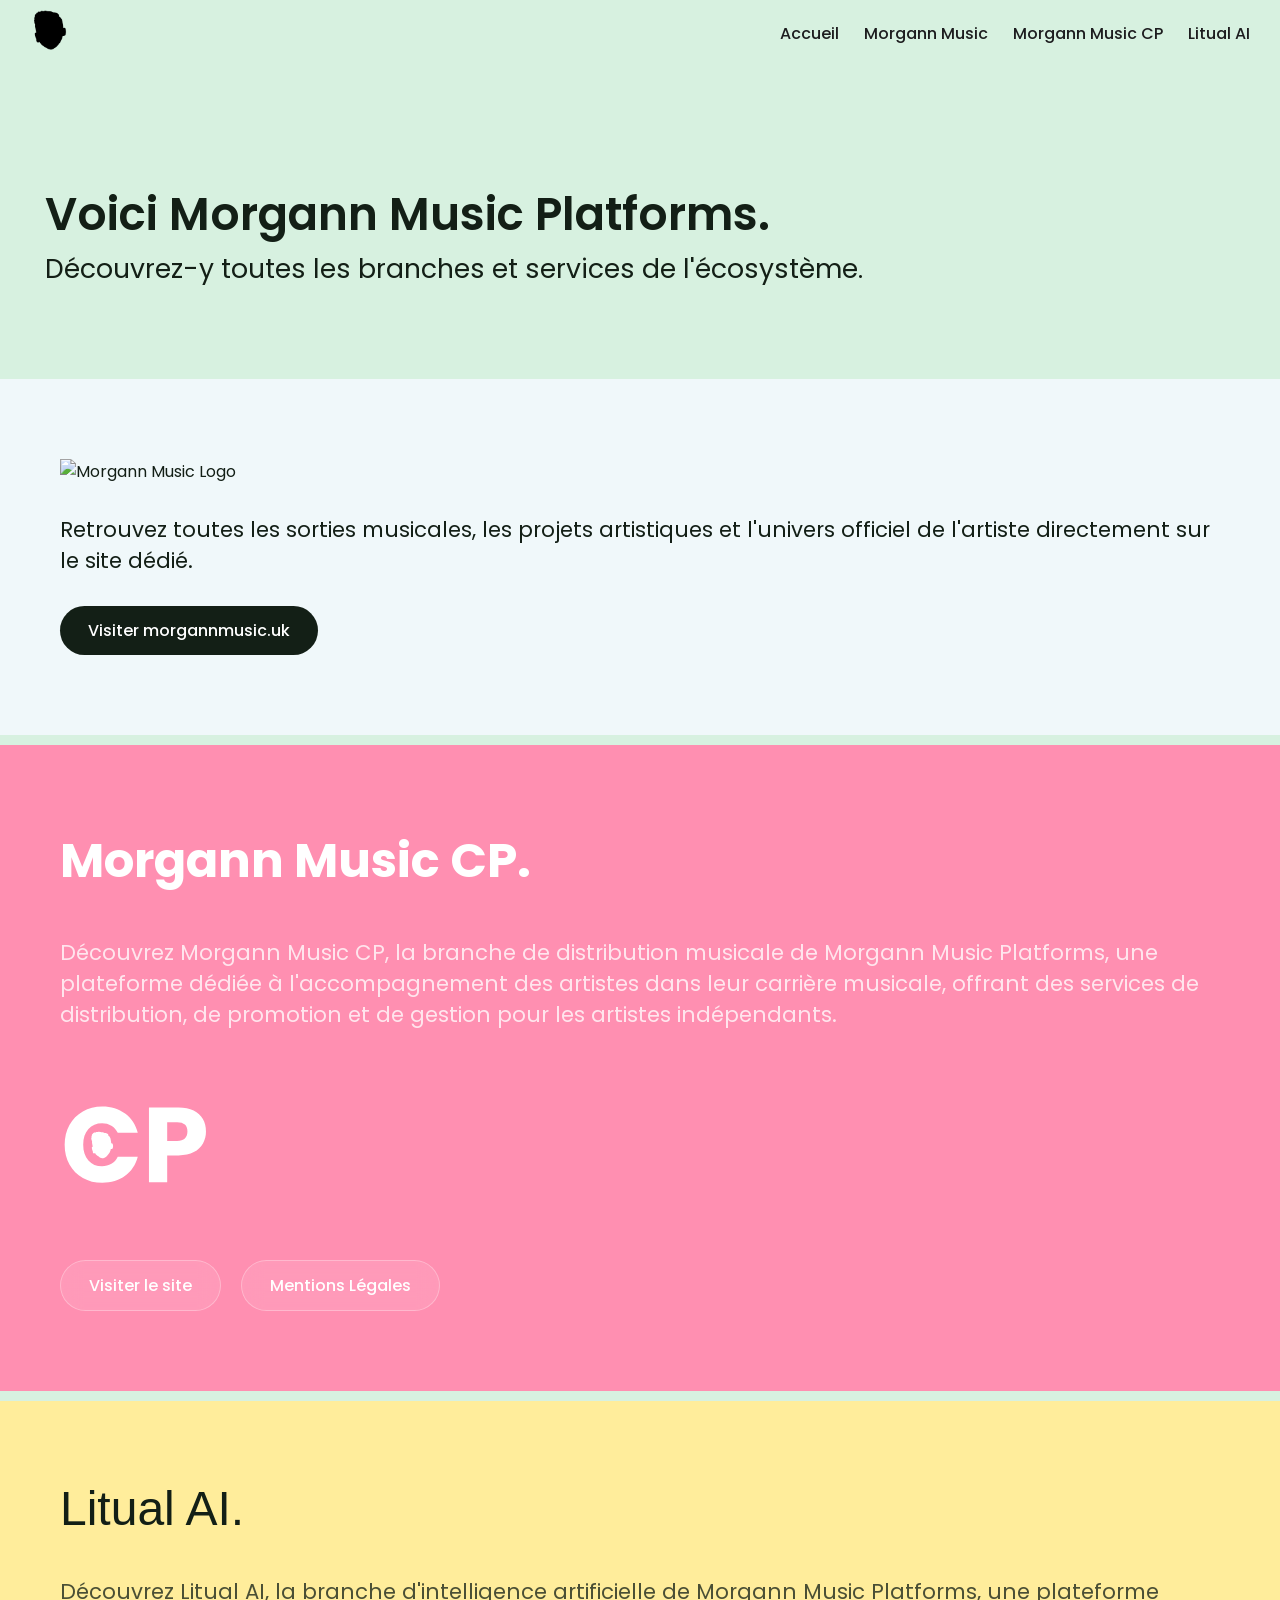
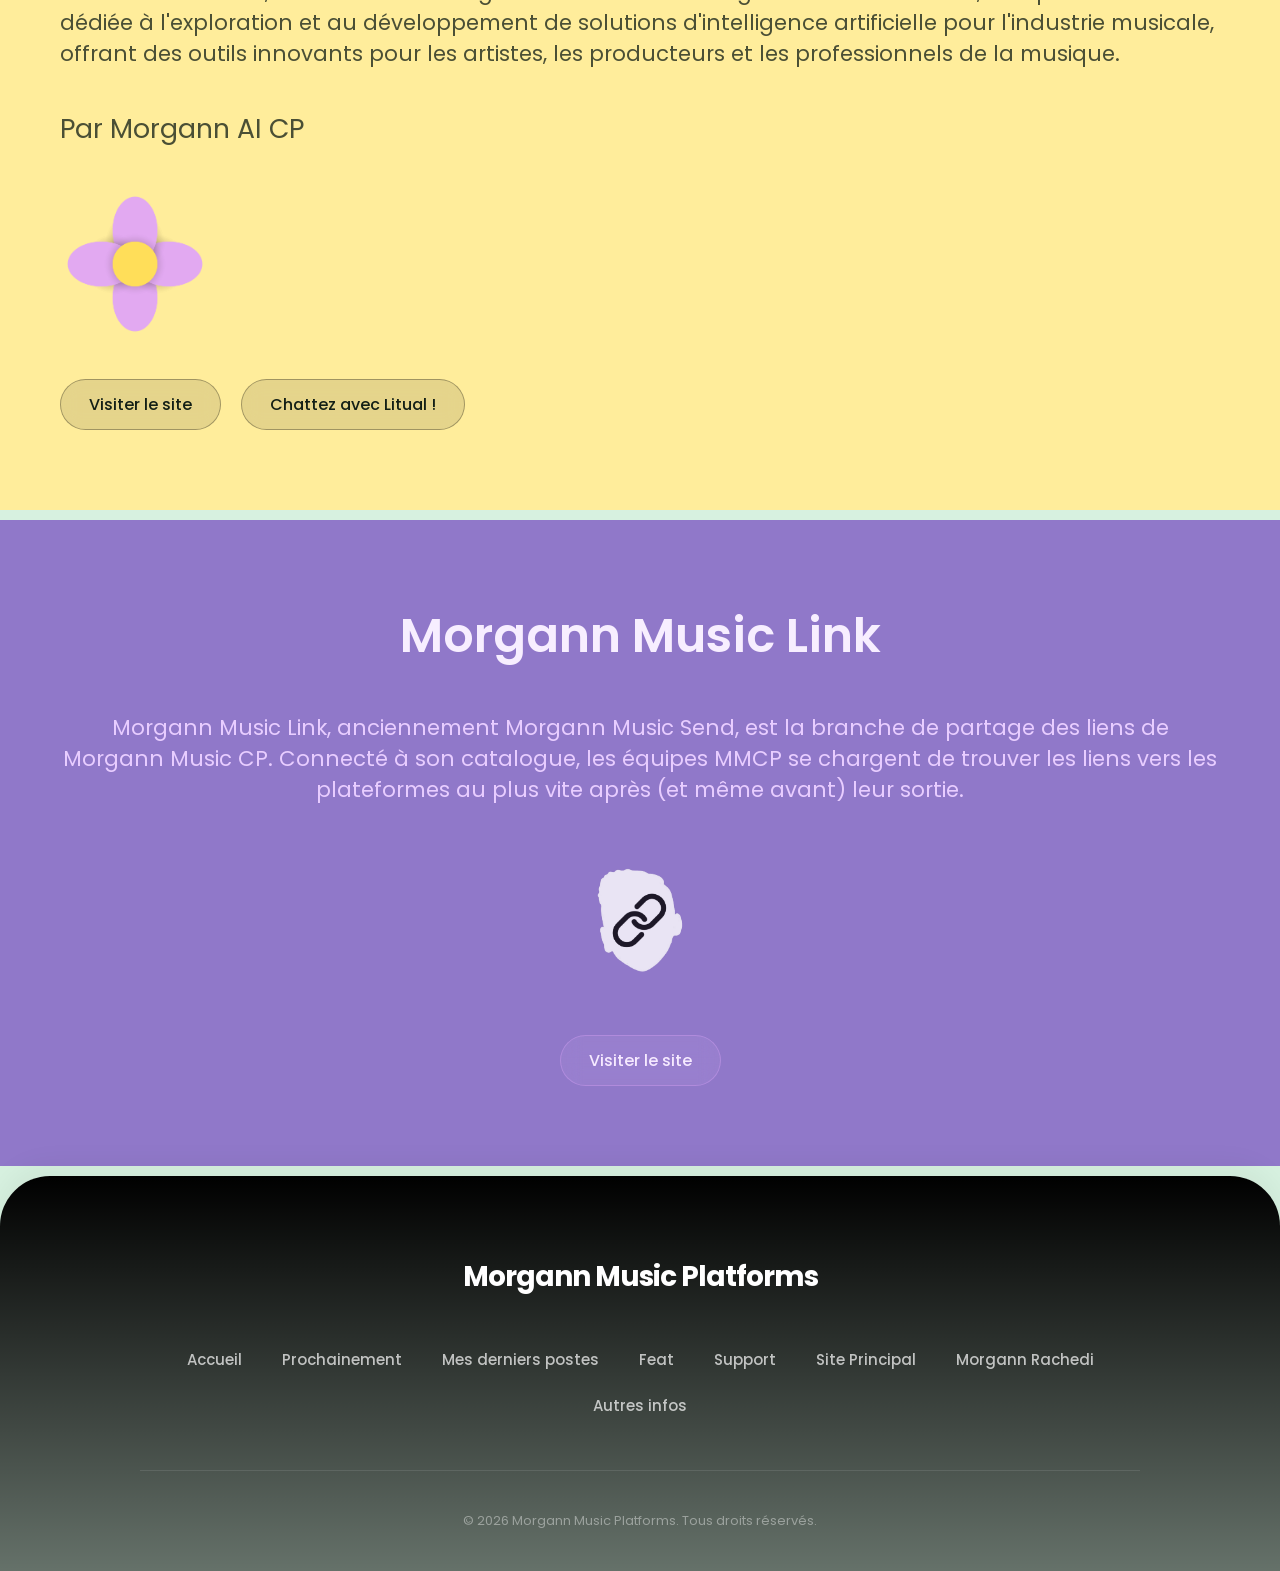
==== commit e4b4a9e1: "aa" ====
--- a/index.html
+++ b/index.html
@@ -24,7 +24,7 @@
         href="https://fonts.googleapis.com/css2?family=Gasoek+One&family=Poppins:wght@400;500;600;700&family=Roboto:wght@300;400;500;700&display=swap"
         rel="stylesheet">
 
-    <link rel="apple-touch-icon" href="/apple-touch-icon.png">
+    <link rel="apple-touch-icon" href="/assets/img/Icons/apple-touch-icon.png">
 
     <link rel="stylesheet" href="/assets/css/navbar.css">
     <link rel="stylesheet" href="/assets/css/index.css">
